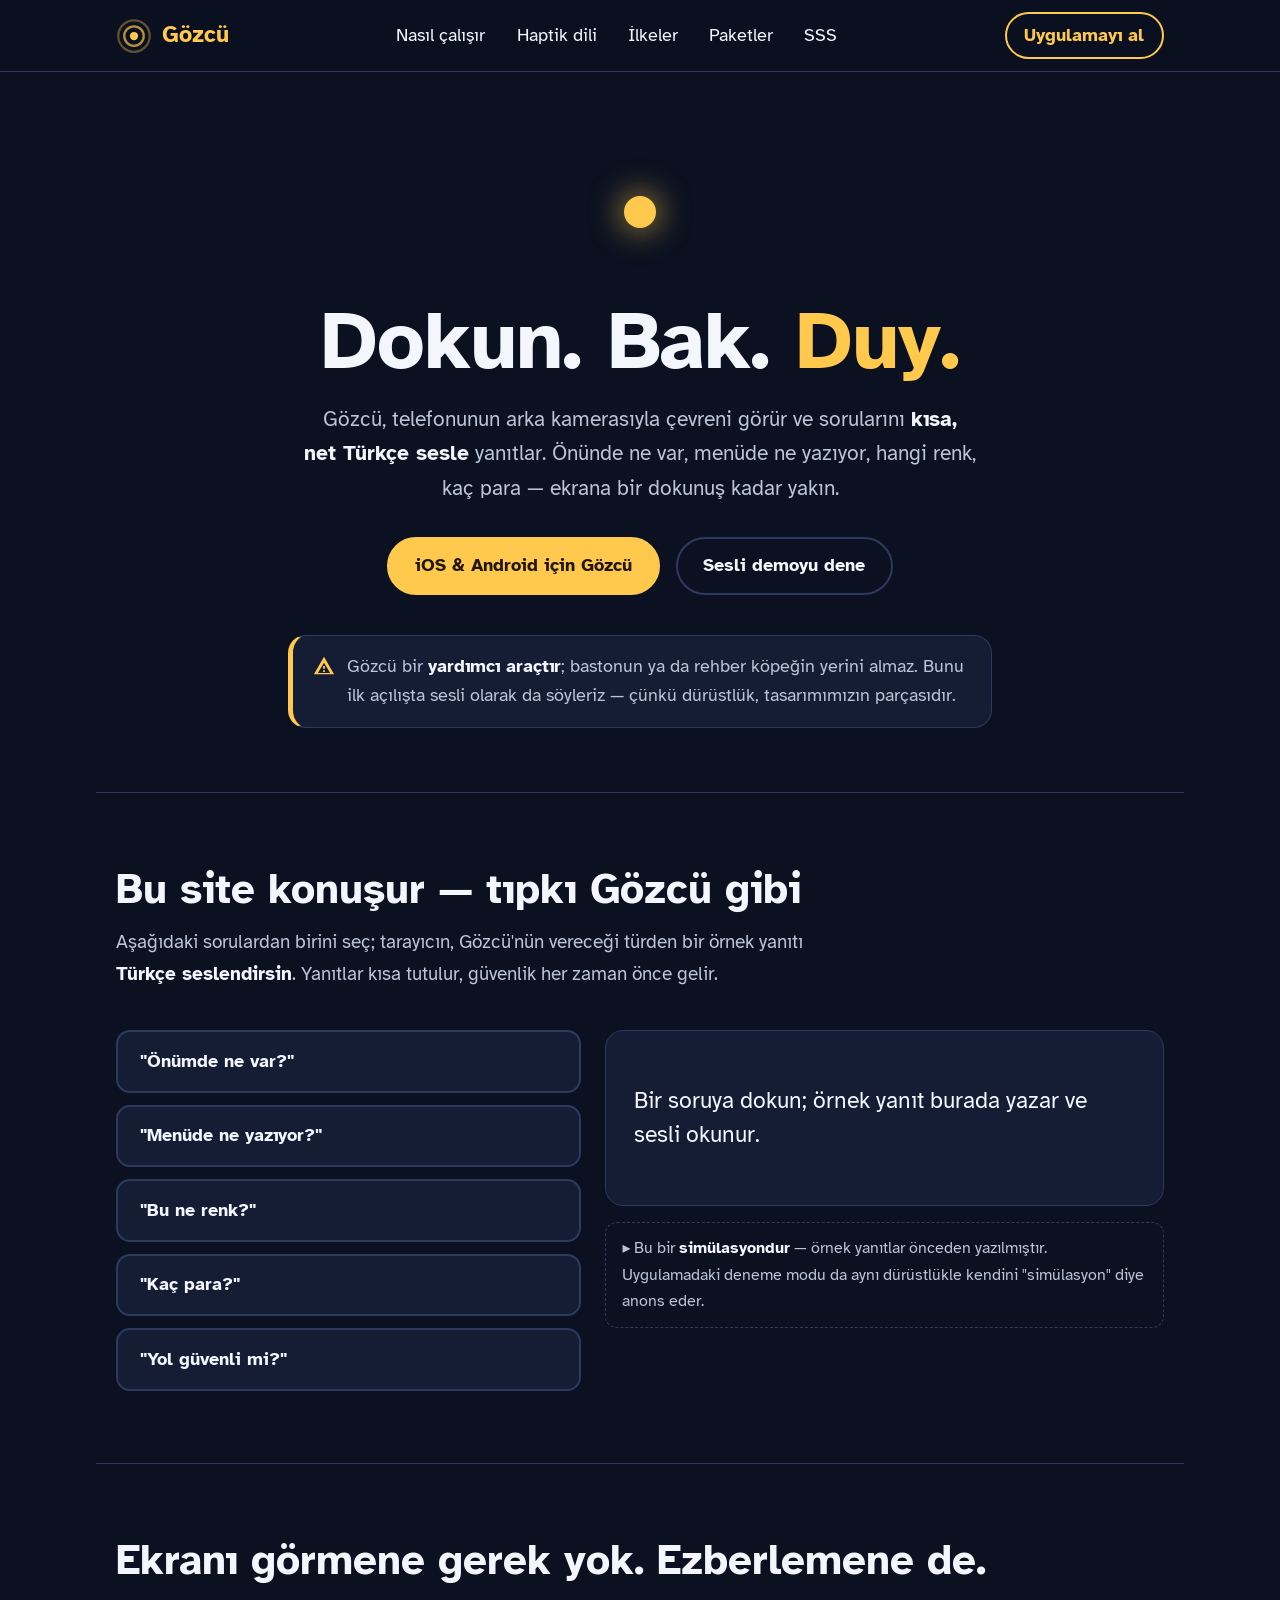
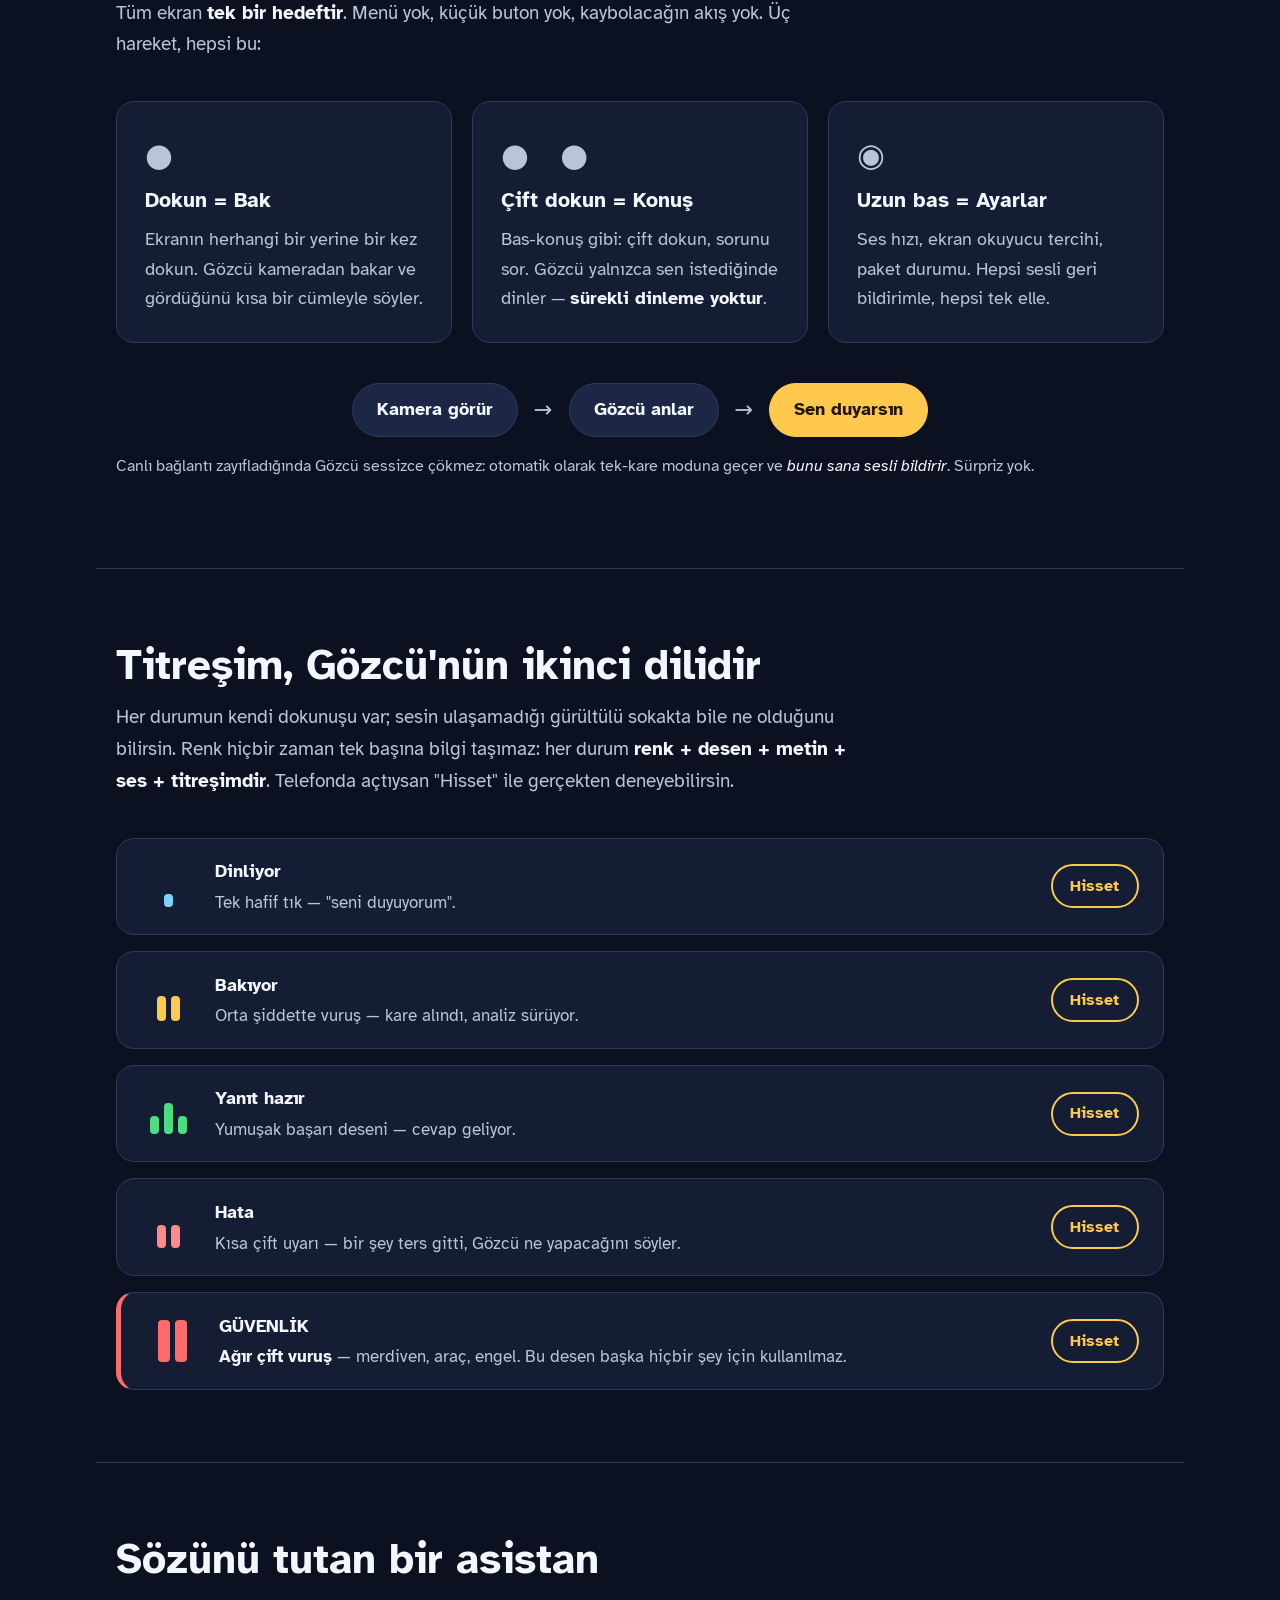
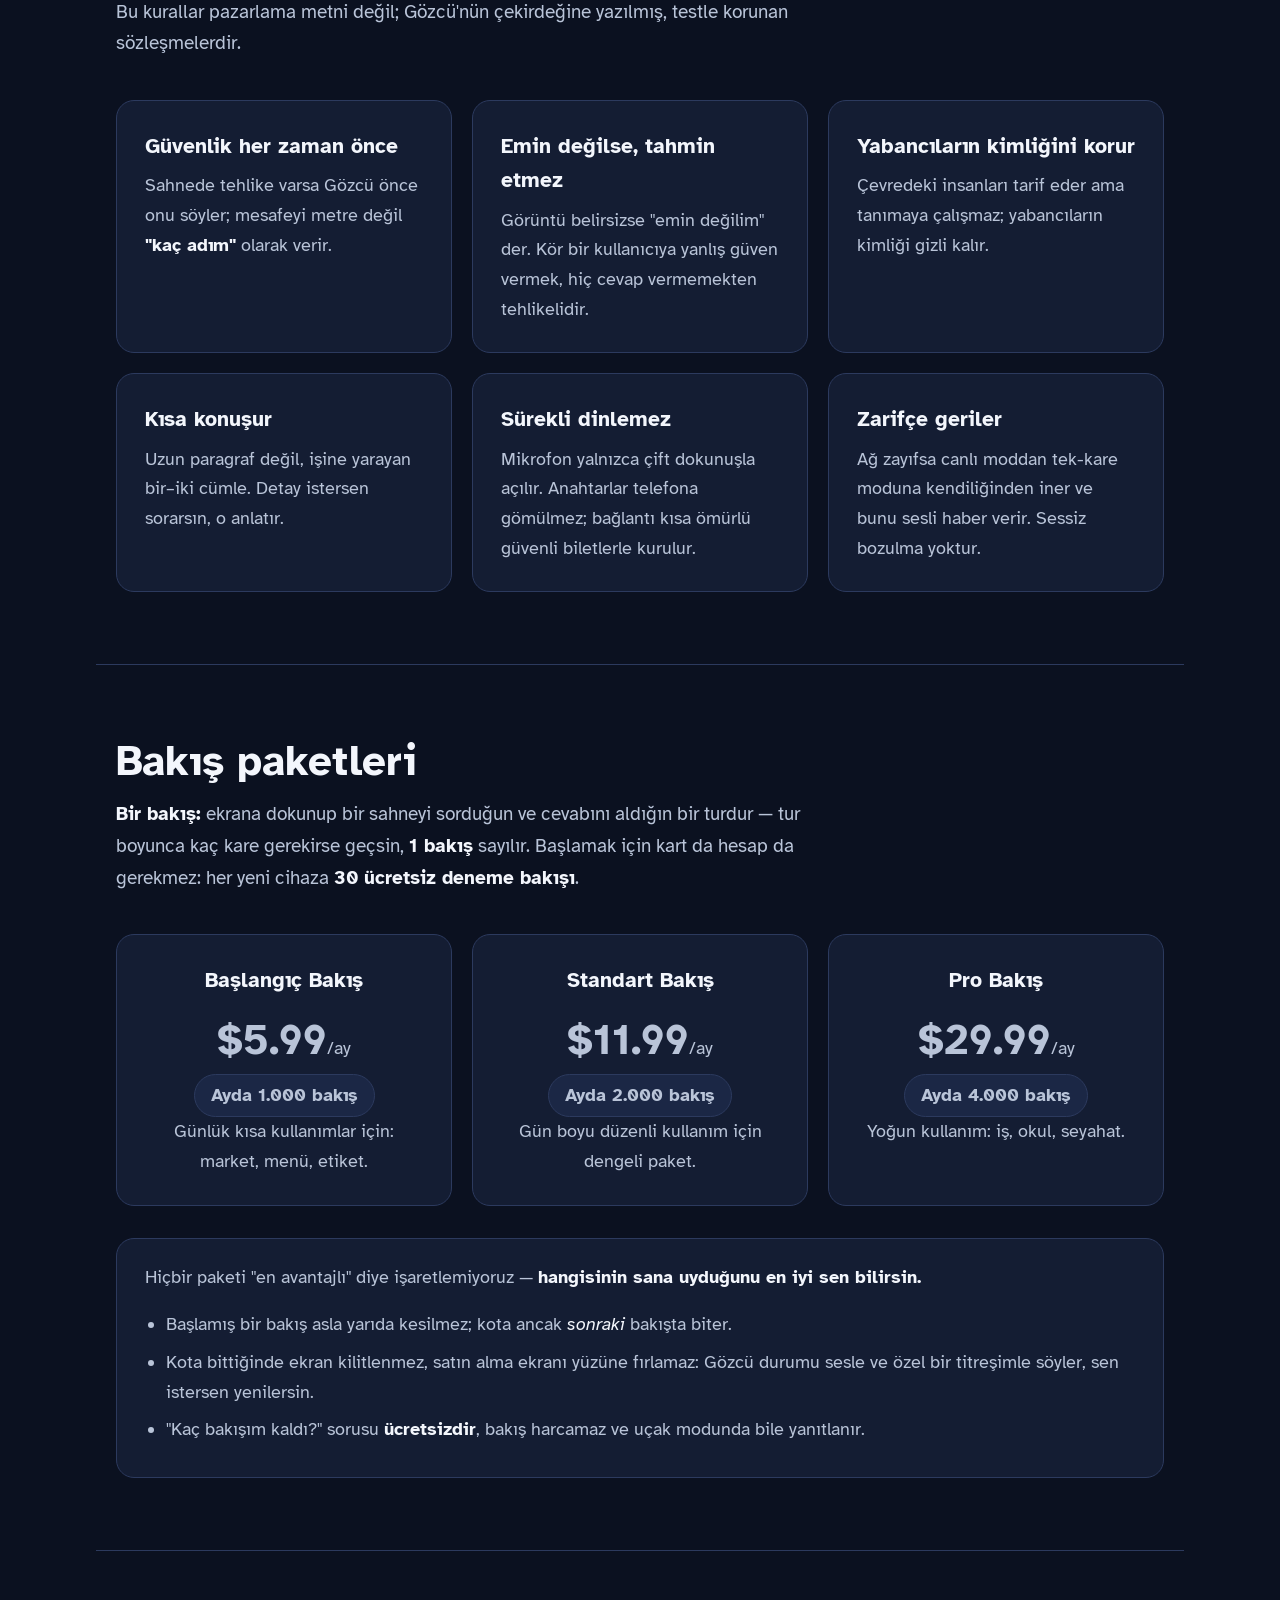
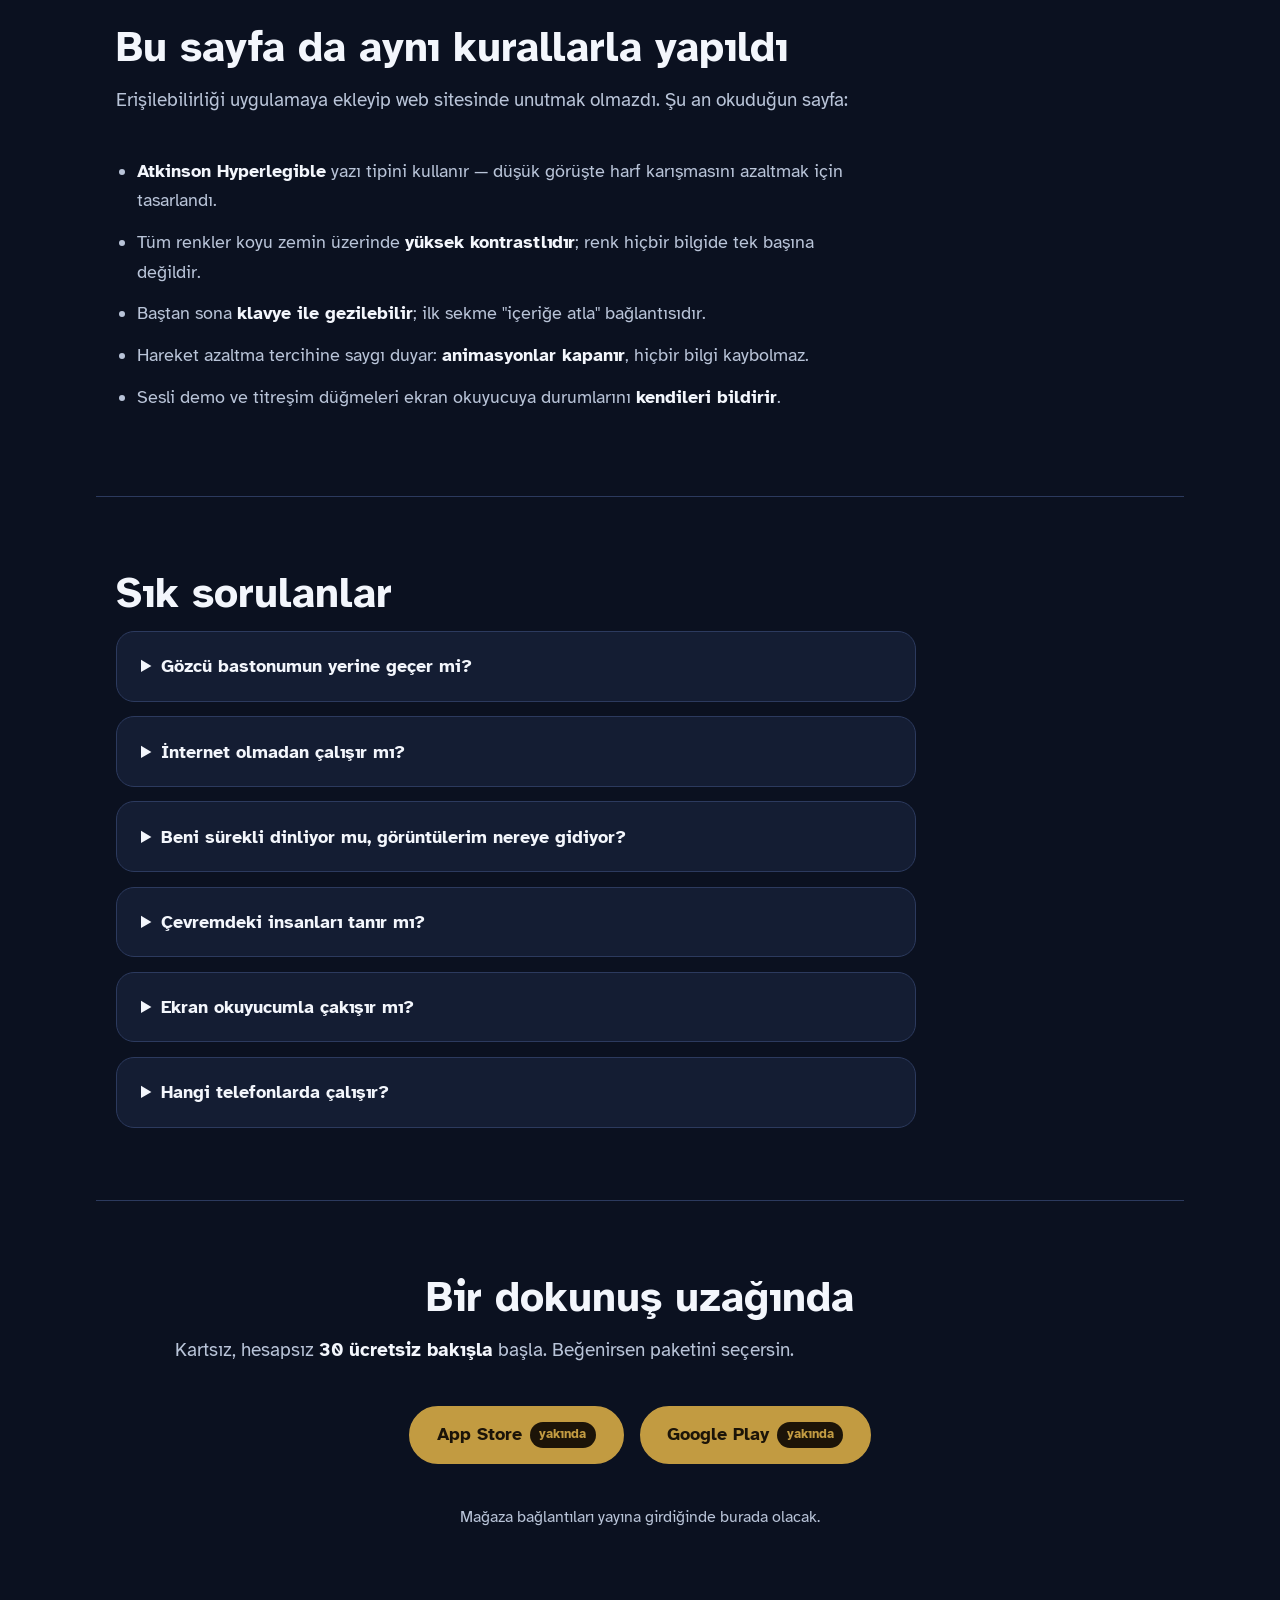
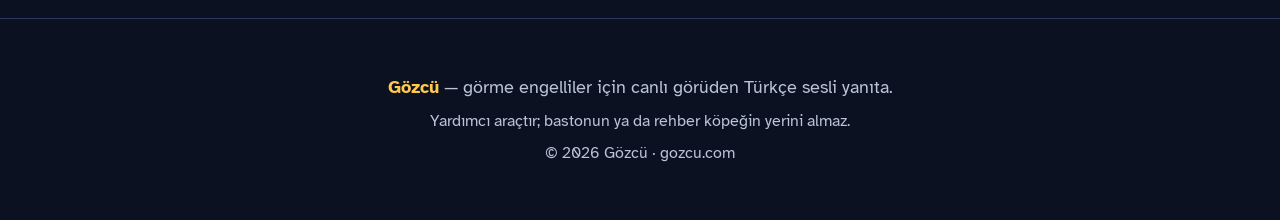
==== index.html @ 4bbd691c "Gözcü tanıtım sitesi: erişilebilirlik-önce tek sayfa Sesli demo (tr-TR speechSynthesis, dürüst 'simü" ====
<!DOCTYPE html>
<html lang="tr">
<head>
  <meta charset="UTF-8" />
  <meta name="viewport" content="width=device-width, initial-scale=1.0" />
  <title>Gözcü — Dokun. Bak. Duy.</title>
  <meta name="description" content="Gözcü, görme engelli kullanıcılar için canlı görüyü kısa Türkçe sesli yanıta çeviren iOS + Android asistanı. Dokun = bak, çift dokun = konuş. Bir yardımcı araçtır; bastonun yerini almaz." />
  <meta property="og:title" content="Gözcü — Dokun. Bak. Duy." />
  <meta property="og:description" content="Telefonunu kaldır, ekrana dokun: Gözcü çevreni görür ve kısa Türkçe sesle anlatır." />
  <meta property="og:type" content="website" />
  <meta name="theme-color" content="#0B1120" />
  <link rel="icon" type="image/svg+xml" href="assets/favicon.svg" />
  <link rel="preconnect" href="https://fonts.googleapis.com" />
  <link rel="preconnect" href="https://fonts.gstatic.com" crossorigin />
  <link href="https://fonts.googleapis.com/css2?family=Atkinson+Hyperlegible:ital,wght@0,400;0,700;1,400&display=swap" rel="stylesheet" />
  <link rel="stylesheet" href="assets/style.css" />
</head>
<body>
  <a class="skip-link" href="#icerik">İçeriğe atla</a>

  <header class="site-header">
    <nav aria-label="Ana gezinme">
      <a class="brand" href="#" aria-label="Gözcü, ana sayfa">
        <svg class="brand-mark" viewBox="0 0 48 48" width="36" height="36" aria-hidden="true" focusable="false">
          <circle cx="24" cy="24" r="21" fill="none" stroke="currentColor" stroke-width="3" opacity="0.35"/>
          <circle cx="24" cy="24" r="13" fill="none" stroke="currentColor" stroke-width="3" opacity="0.7"/>
          <circle cx="24" cy="24" r="5.5" fill="currentColor"/>
        </svg>
        <span>Gözcü</span>
      </a>
      <ul class="nav-links">
        <li><a href="#nasil">Nasıl çalışır</a></li>
        <li><a href="#haptik">Haptik dili</a></li>
        <li><a href="#ilkeler">İlkeler</a></li>
        <li><a href="#paketler">Paketler</a></li>
        <li><a href="#sss">SSS</a></li>
      </ul>
      <a class="btn btn-small" href="#indir">Uygulamayı al</a>
    </nav>
  </header>

  <main id="icerik">

    <!-- ═══════════ HERO ═══════════ -->
    <section class="hero" aria-labelledby="hero-baslik">
      <div class="hero-pulse" aria-hidden="true">
        <span class="ring r1"></span>
        <span class="ring r2"></span>
        <span class="ring r3"></span>
        <span class="core"></span>
      </div>
      <h1 id="hero-baslik">
        <span class="word">Dokun.</span>
        <span class="word">Bak.</span>
        <span class="word accent">Duy.</span>
      </h1>
      <p class="lede">
        Gözcü, telefonunun arka kamerasıyla çevreni görür ve sorularını
        <strong>kısa, net Türkçe sesle</strong> yanıtlar.
        Önünde ne var, menüde ne yazıyor, hangi renk, kaç para —
        ekrana bir dokunuş kadar yakın.
      </p>
      <div class="hero-actions">
        <a class="btn btn-primary" href="#indir">iOS &amp; Android için Gözcü</a>
        <a class="btn btn-ghost" href="#demo">Sesli demoyu dene</a>
      </div>
      <p class="honesty" role="note">
        <svg viewBox="0 0 24 24" width="22" height="22" aria-hidden="true" focusable="false"><path fill="currentColor" d="M12 2 1 21h22L12 2zm0 6.5 6.7 11H5.3L12 8.5zM11 12v3h2v-3h-2zm0 4.5v2h2v-2h-2z"/></svg>
        <span>Gözcü bir <strong>yardımcı araçtır</strong>; bastonun ya da rehber köpeğin yerini almaz.
        Bunu ilk açılışta sesli olarak da söyleriz — çünkü dürüstlük, tasarımımızın parçasıdır.</span>
      </p>
    </section>

    <!-- ═══════════ SESLİ DEMO ═══════════ -->
    <section id="demo" class="section demo" aria-labelledby="demo-baslik">
      <h2 id="demo-baslik">Bu site konuşur — tıpkı Gözcü gibi</h2>
      <p class="section-lede">
        Aşağıdaki sorulardan birini seç; tarayıcın, Gözcü'nün vereceği türden bir örnek yanıtı
        <strong>Türkçe seslendirsin</strong>. Yanıtlar kısa tutulur, güvenlik her zaman önce gelir.
      </p>
      <div class="demo-grid">
        <div class="demo-buttons" role="group" aria-label="Örnek sorular">
          <button class="demo-q" type="button" data-cevap="Önünüzde üç adım ileride alçak bir sehpa var. Sağınızdan geçebilirsiniz.">"Önümde ne var?"</button>
          <button class="demo-q" type="button" data-cevap="Menüde bugünün çorbası mercimek, 85 lira yazıyor. Ana yemekler bir alt bölümde.">"Menüde ne yazıyor?"</button>
          <button class="demo-q" type="button" data-cevap="Kazak koyu lacivert. Yanındaki açık gri olan da güzel duruyor.">"Bu ne renk?"</button>
          <button class="demo-q" type="button" data-cevap="Etikette 249 lira 90 kuruş yazıyor.">"Kaç para?"</button>
          <button class="demo-q" type="button" data-cevap="Dikkat: hemen önünüzde aşağı inen iki basamak var. Durun ve bastonunuzla kontrol edin.">"Yol güvenli mi?"</button>
        </div>
        <div class="demo-out">
          <div class="demo-screen" aria-hidden="false">
            <p id="demo-metin" aria-live="polite">Bir soruya dokun; örnek yanıt burada yazar ve sesli okunur.</p>
          </div>
          <p class="sim-badge" id="demo-rozet">
            <span aria-hidden="true">▸</span> Bu bir <strong>simülasyondur</strong> — örnek yanıtlar önceden yazılmıştır.
            Uygulamadaki deneme modu da aynı dürüstlükle kendini "simülasyon" diye anons eder.
          </p>
        </div>
      </div>
    </section>

    <!-- ═══════════ NASIL ÇALIŞIR ═══════════ -->
    <section id="nasil" class="section" aria-labelledby="nasil-baslik">
      <h2 id="nasil-baslik">Ekranı görmene gerek yok. Ezberlemene de.</h2>
      <p class="section-lede">
        Tüm ekran <strong>tek bir hedeftir</strong>. Menü yok, küçük buton yok, kaybolacağın akış yok.
        Üç hareket, hepsi bu:
      </p>
      <div class="cards three">
        <article class="card">
          <p class="card-gesture" aria-hidden="true">●</p>
          <h3>Dokun = Bak</h3>
          <p>Ekranın herhangi bir yerine bir kez dokun. Gözcü kameradan bakar ve gördüğünü kısa bir cümleyle söyler.</p>
        </article>
        <article class="card">
          <p class="card-gesture" aria-hidden="true">● ●</p>
          <h3>Çift dokun = Konuş</h3>
          <p>Bas-konuş gibi: çift dokun, sorunu sor. Gözcü yalnızca sen istediğinde dinler — <strong>sürekli dinleme yoktur</strong>.</p>
        </article>
        <article class="card">
          <p class="card-gesture" aria-hidden="true">◉</p>
          <h3>Uzun bas = Ayarlar</h3>
          <p>Ses hızı, ekran okuyucu tercihi, paket durumu. Hepsi sesli geri bildirimle, hepsi tek elle.</p>
        </article>
      </div>
      <div class="flow" role="img" aria-label="Akış: telefon kameradan kareyi alır, Gözcü sahneyi analiz eder, kısa Türkçe sesli yanıt ve duruma özel titreşim döner.">
        <span class="flow-step">Kamera görür</span>
        <span class="flow-arrow" aria-hidden="true">→</span>
        <span class="flow-step">Gözcü anlar</span>
        <span class="flow-arrow" aria-hidden="true">→</span>
        <span class="flow-step accent">Sen duyarsın</span>
      </div>
      <p class="fineprint">
        Canlı bağlantı zayıfladığında Gözcü sessizce çökmez: otomatik olarak tek-kare moduna geçer ve
        <em>bunu sana sesli bildirir</em>. Sürpriz yok.
      </p>
    </section>

    <!-- ═══════════ HAPTİK DİLİ ═══════════ -->
    <section id="haptik" class="section" aria-labelledby="haptik-baslik">
      <h2 id="haptik-baslik">Titreşim, Gözcü'nün ikinci dilidir</h2>
      <p class="section-lede">
        Her durumun kendi dokunuşu var; sesin ulaşamadığı gürültülü sokakta bile ne olduğunu bilirsin.
        Renk hiçbir zaman tek başına bilgi taşımaz: her durum <strong>renk + desen + metin + ses + titreşimdir</strong>.
        Telefonda açtıysan "Hisset" ile gerçekten deneyebilirsin.
      </p>
      <ul class="haptic-list">
        <li class="haptic">
          <span class="swatch listening" aria-hidden="true"><i></i></span>
          <div class="haptic-info">
            <h3>Dinliyor</h3>
            <p>Tek hafif tık — "seni duyuyorum".</p>
          </div>
          <button class="btn btn-tiny" type="button" data-vib="35" data-say="Hafif tek titreşim: dinliyor.">Hisset</button>
        </li>
        <li class="haptic">
          <span class="swatch looking" aria-hidden="true"><i></i><i></i></span>
          <div class="haptic-info">
            <h3>Bakıyor</h3>
            <p>Orta şiddette vuruş — kare alındı, analiz sürüyor.</p>
          </div>
          <button class="btn btn-tiny" type="button" data-vib="80" data-say="Orta şiddette tek titreşim: bakıyor.">Hisset</button>
        </li>
        <li class="haptic">
          <span class="swatch success" aria-hidden="true"><i></i><i></i><i></i></span>
          <div class="haptic-info">
            <h3>Yanıt hazır</h3>
            <p>Yumuşak başarı deseni — cevap geliyor.</p>
          </div>
          <button class="btn btn-tiny" type="button" data-vib="30,60,30" data-say="Yumuşak başarı deseni: yanıt hazır.">Hisset</button>
        </li>
        <li class="haptic">
          <span class="swatch error" aria-hidden="true"><i></i><i></i></span>
          <div class="haptic-info">
            <h3>Hata</h3>
            <p>Kısa çift uyarı — bir şey ters gitti, Gözcü ne yapacağını söyler.</p>
          </div>
          <button class="btn btn-tiny" type="button" data-vib="60,80,60" data-say="Kısa çift uyarı: hata.">Hisset</button>
        </li>
        <li class="haptic safety-row">
          <span class="swatch safety" aria-hidden="true"><i></i><i></i></span>
          <div class="haptic-info">
            <h3>GÜVENLİK</h3>
            <p><strong>Ağır çift vuruş</strong> — merdiven, araç, engel. Bu desen başka hiçbir şey için kullanılmaz.</p>
          </div>
          <button class="btn btn-tiny" type="button" data-vib="180,120,180" data-say="Ağır çift vuruş: güvenlik uyarısı. Bu desen yalnızca tehlike için kullanılır.">Hisset</button>
        </li>
      </ul>
    </section>

    <!-- ═══════════ İLKELER ═══════════ -->
    <section id="ilkeler" class="section" aria-labelledby="ilkeler-baslik">
      <h2 id="ilkeler-baslik">Sözünü tutan bir asistan</h2>
      <p class="section-lede">Bu kurallar pazarlama metni değil; Gözcü'nün çekirdeğine yazılmış, testle korunan sözleşmelerdir.</p>
      <div class="cards three principles">
        <article class="card">
          <h3>Güvenlik her zaman önce</h3>
          <p>Sahnede tehlike varsa Gözcü önce onu söyler; mesafeyi metre değil <strong>"kaç adım"</strong> olarak verir.</p>
        </article>
        <article class="card">
          <h3>Emin değilse, tahmin etmez</h3>
          <p>Görüntü belirsizse "emin değilim" der. Kör bir kullanıcıya yanlış güven vermek, hiç cevap vermemekten tehlikelidir.</p>
        </article>
        <article class="card">
          <h3>Yabancıların kimliğini korur</h3>
          <p>Çevredeki insanları tarif eder ama tanımaya çalışmaz; yabancıların kimliği gizli kalır.</p>
        </article>
        <article class="card">
          <h3>Kısa konuşur</h3>
          <p>Uzun paragraf değil, işine yarayan bir–iki cümle. Detay istersen sorarsın, o anlatır.</p>
        </article>
        <article class="card">
          <h3>Sürekli dinlemez</h3>
          <p>Mikrofon yalnızca çift dokunuşla açılır. Anahtarlar telefona gömülmez; bağlantı kısa ömürlü güvenli biletlerle kurulur.</p>
        </article>
        <article class="card">
          <h3>Zarifçe geriler</h3>
          <p>Ağ zayıfsa canlı moddan tek-kare moduna kendiliğinden iner ve bunu sesli haber verir. Sessiz bozulma yoktur.</p>
        </article>
      </div>
    </section>

    <!-- ═══════════ PAKETLER ═══════════ -->
    <section id="paketler" class="section" aria-labelledby="paket-baslik">
      <h2 id="paket-baslik">Bakış paketleri</h2>
      <p class="section-lede">
        <strong>Bir bakış:</strong> ekrana dokunup bir sahneyi sorduğun ve cevabını aldığın bir turdur —
        tur boyunca kaç kare gerekirse geçsin, <strong>1 bakış</strong> sayılır.
        Başlamak için kart da hesap da gerekmez: her yeni cihaza <strong>30 ücretsiz deneme bakışı</strong>.
      </p>
      <div class="cards three pricing">
        <article class="card price-card">
          <h3>Başlangıç Bakış</h3>
          <p class="price"><span class="amount">$5.99</span><span class="per">/ay</span></p>
          <p class="quota">Ayda 1.000 bakış</p>
          <p>Günlük kısa kullanımlar için: market, menü, etiket.</p>
        </article>
        <article class="card price-card">
          <h3>Standart Bakış</h3>
          <p class="price"><span class="amount">$11.99</span><span class="per">/ay</span></p>
          <p class="quota">Ayda 2.000 bakış</p>
          <p>Gün boyu düzenli kullanım için dengeli paket.</p>
        </article>
        <article class="card price-card">
          <h3>Pro Bakış</h3>
          <p class="price"><span class="amount">$29.99</span><span class="per">/ay</span></p>
          <p class="quota">Ayda 4.000 bakış</p>
          <p>Yoğun kullanım: iş, okul, seyahat.</p>
        </article>
      </div>
      <div class="pricing-notes">
        <p>
          Hiçbir paketi "en avantajlı" diye işaretlemiyoruz — <strong>hangisinin sana uyduğunu en iyi sen bilirsin.</strong>
        </p>
        <ul>
          <li>Başlamış bir bakış asla yarıda kesilmez; kota ancak <em>sonraki</em> bakışta biter.</li>
          <li>Kota bittiğinde ekran kilitlenmez, satın alma ekranı yüzüne fırlamaz: Gözcü durumu sesle ve özel bir titreşimle söyler, sen istersen yenilersin.</li>
          <li>"Kaç bakışım kaldı?" sorusu <strong>ücretsizdir</strong>, bakış harcamaz ve uçak modunda bile yanıtlanır.</li>
        </ul>
      </div>
    </section>

    <!-- ═══════════ ERİŞİLEBİLİRLİK ═══════════ -->
    <section id="erisilebilirlik" class="section" aria-labelledby="a11y-baslik">
      <h2 id="a11y-baslik">Bu sayfa da aynı kurallarla yapıldı</h2>
      <p class="section-lede">
        Erişilebilirliği uygulamaya ekleyip web sitesinde unutmak olmazdı.
        Şu an okuduğun sayfa:
      </p>
      <ul class="a11y-list">
        <li><strong>Atkinson Hyperlegible</strong> yazı tipini kullanır — düşük görüşte harf karışmasını azaltmak için tasarlandı.</li>
        <li>Tüm renkler koyu zemin üzerinde <strong>yüksek kontrastlıdır</strong>; renk hiçbir bilgide tek başına değildir.</li>
        <li>Baştan sona <strong>klavye ile gezilebilir</strong>; ilk sekme "içeriğe atla" bağlantısıdır.</li>
        <li>Hareket azaltma tercihine saygı duyar: <strong>animasyonlar kapanır</strong>, hiçbir bilgi kaybolmaz.</li>
        <li>Sesli demo ve titreşim düğmeleri ekran okuyucuya durumlarını <strong>kendileri bildirir</strong>.</li>
      </ul>
    </section>

    <!-- ═══════════ SSS ═══════════ -->
    <section id="sss" class="section" aria-labelledby="sss-baslik">
      <h2 id="sss-baslik">Sık sorulanlar</h2>
      <div class="faq">
        <details>
          <summary>Gözcü bastonumun yerine geçer mi?</summary>
          <p>Hayır — ve bunu açıkça söylüyoruz, uygulamanın ilk açılışında sesli olarak da. Gözcü çevreni anlamana yardım eden bir araçtır; fiziksel güvenliğin için baston, rehber köpek ve kendi yönelim becerilerin esastır.</p>
        </details>
        <details>
          <summary>İnternet olmadan çalışır mı?</summary>
          <p>Görü analizi bulutta yapılır, bu yüzden bakmak için bağlantı gerekir. Ağ zayıfsa Gözcü canlı moddan tek-kare moduna kendiliğinden iner ve bunu sesli bildirir. "Kaç bakışım kaldı?" gibi yerel sorular uçak modunda bile yanıtlanır.</p>
        </details>
        <details>
          <summary>Beni sürekli dinliyor mu, görüntülerim nereye gidiyor?</summary>
          <p>Sürekli dinleme yoktur; mikrofon yalnızca çift dokunuşla açılır. Kareler yalnızca sen dokunduğunda, sorunu yanıtlamak için gönderilir. API anahtarları telefona gömülmez — bağlantı, sunucudan alınan kısa ömürlü güvenli biletlerle kurulur.</p>
        </details>
        <details>
          <summary>Çevremdeki insanları tanır mı?</summary>
          <p>İnsanların varlığını ve genel görünümünü tarif eder ("solunda oturan biri var" gibi) ama yabancıları teşhis etmeye çalışmaz; kimlikleri gizli tutar.</p>
        </details>
        <details>
          <summary>Ekran okuyucumla çakışır mı?</summary>
          <p>Hayır. Varsayılan olarak Gözcü konuşmayı senin ekran okuyucuna devreder; istersen ayarlardan uygulamanın kendi sesini seçebilirsin. Her durum ayrıca titreşim ve ekran okuyucu anonsuyla bildirilir.</p>
        </details>
        <details>
          <summary>Hangi telefonlarda çalışır?</summary>
          <p>iOS ve Android'de çalışır. Arka kameralı ve titreşim motoru olan güncel bir telefon yeterlidir.</p>
        </details>
      </div>
    </section>

    <!-- ═══════════ İNDİR ═══════════ -->
    <section id="indir" class="section cta" aria-labelledby="indir-baslik">
      <h2 id="indir-baslik">Bir dokunuş uzağında</h2>
      <p class="section-lede">Kartsız, hesapsız <strong>30 ücretsiz bakışla</strong> başla. Beğenirsen paketini seçersin.</p>
      <div class="hero-actions">
        <a class="btn btn-primary store-btn" href="#" aria-disabled="true">App Store <span class="soon">yakında</span></a>
        <a class="btn btn-primary store-btn" href="#" aria-disabled="true">Google Play <span class="soon">yakında</span></a>
      </div>
      <p class="fineprint">Mağaza bağlantıları yayına girdiğinde burada olacak.</p>
    </section>
  </main>

  <footer class="site-footer">
    <p><strong>Gözcü</strong> — görme engelliler için canlı görüden Türkçe sesli yanıta.</p>
    <p class="honesty-mini">Yardımcı araçtır; bastonun ya da rehber köpeğin yerini almaz.</p>
    <p class="fineprint">© 2026 Gözcü · gozcu.com</p>
  </footer>

  <script src="assets/script.js"></script>
</body>
</html>
---- assets/style.css ----
/* ═══════════════════════════════════════════════════════════
   Gözcü — gozcu.com
   Erişilebilirlik-önce tasarım: yüksek kontrast, büyük hedefler,
   hareket-azaltmaya saygı, renk asla tek başına bilgi taşımaz.
   ═══════════════════════════════════════════════════════════ */

:root {
  --bg: #0b1120;
  --surface: #141d33;
  --surface-2: #1b2745;
  --line: #2c3a5e;
  --text: #f3f6fc;
  --muted: #b9c4d8;
  --accent: #ffc94d;        /* fener amberi */
  --accent-ink: #221600;
  --listening: #7dd3fc;
  --looking: #ffc94d;
  --success: #4ade80;
  --error: #fb8a8a;
  --safety: #ff6b6b;
  --radius: 18px;
  --maxw: 68rem;
}

* { box-sizing: border-box; }

html { scroll-behavior: smooth; }

body {
  margin: 0;
  background: var(--bg);
  color: var(--text);
  font-family: "Atkinson Hyperlegible", "Segoe UI", system-ui, sans-serif;
  font-size: 1.125rem;
  line-height: 1.65;
}

/* ── Atla bağlantısı ─────────────────────────────── */
.skip-link {
  position: absolute;
  left: 1rem; top: -4rem;
  background: var(--accent);
  color: var(--accent-ink);
  padding: 0.9rem 1.4rem;
  border-radius: 0 0 12px 12px;
  font-weight: 700;
  text-decoration: none;
  z-index: 100;
  transition: top 0.15s ease;
}
.skip-link:focus { top: 0; }

/* ── Odak görünürlüğü (klavye) ───────────────────── */
:focus-visible {
  outline: 3px solid var(--accent);
  outline-offset: 3px;
  border-radius: 6px;
}

/* ── Üst çubuk ───────────────────────────────────── */
.site-header {
  position: sticky;
  top: 0;
  z-index: 50;
  background: color-mix(in srgb, var(--bg) 88%, transparent);
  backdrop-filter: blur(10px);
  border-bottom: 1px solid var(--line);
}
.site-header nav {
  max-width: var(--maxw);
  margin: 0 auto;
  padding: 0.7rem 1.25rem;
  display: flex;
  align-items: center;
  gap: 1.5rem;
  flex-wrap: wrap;
}
.brand {
  display: flex;
  align-items: center;
  gap: 0.6rem;
  color: var(--accent);
  font-size: 1.45rem;
  font-weight: 700;
  text-decoration: none;
}
.nav-links {
  display: flex;
  gap: 0.25rem;
  list-style: none;
  margin: 0 auto;
  padding: 0;
  flex-wrap: wrap;
}
.nav-links a {
  display: inline-block;
  color: var(--text);
  text-decoration: none;
  padding: 0.6rem 0.85rem;
  border-radius: 10px;
}
.nav-links a:hover { background: var(--surface-2); text-decoration: underline; }

/* ── Butonlar (≥44px hedef) ──────────────────────── */
.btn {
  display: inline-flex;
  align-items: center;
  justify-content: center;
  gap: 0.5rem;
  min-height: 3.25rem;
  padding: 0.75rem 1.6rem;
  border-radius: 999px;
  border: 2px solid var(--accent);
  background: transparent;
  color: var(--accent);
  font: inherit;
  font-weight: 700;
  text-decoration: none;
  cursor: pointer;
}
.btn:hover { background: var(--surface-2); }
.btn-primary { background: var(--accent); color: var(--accent-ink); }
.btn-primary:hover { background: #ffd97a; }
.btn-ghost { border-color: var(--line); color: var(--text); }
.btn-small { min-height: 2.75rem; padding: 0.4rem 1.1rem; }
.btn-tiny { min-height: 2.75rem; padding: 0.35rem 1.1rem; font-size: 1rem; white-space: nowrap; }

/* ── Hero ────────────────────────────────────────── */
.hero {
  max-width: var(--maxw);
  margin: 0 auto;
  padding: 5rem 1.25rem 4rem;
  text-align: center;
  position: relative;
}
.hero h1 {
  font-size: clamp(2.8rem, 8vw, 5.2rem);
  line-height: 1.08;
  margin: 1.5rem 0 1rem;
  letter-spacing: -0.01em;
}
.hero h1 .word { display: inline-block; }
.hero h1 .accent { color: var(--accent); }
.lede {
  max-width: 42rem;
  margin: 0 auto 2rem;
  font-size: 1.3rem;
  color: var(--muted);
}
.lede strong { color: var(--text); }
.hero-actions {
  display: flex;
  gap: 1rem;
  justify-content: center;
  flex-wrap: wrap;
  margin-bottom: 2.5rem;
}

/* sonar nabzı */
.hero-pulse {
  position: relative;
  width: 120px;
  height: 120px;
  margin: 0 auto;
}
.hero-pulse .core {
  position: absolute;
  inset: 44px;
  border-radius: 50%;
  background: var(--accent);
  box-shadow: 0 0 30px 4px color-mix(in srgb, var(--accent) 55%, transparent);
}
.hero-pulse .ring {
  position: absolute;
  inset: 0;
  border-radius: 50%;
  border: 2px solid var(--accent);
  opacity: 0;
  animation: sonar 3.2s ease-out infinite;
}
.hero-pulse .r2 { animation-delay: 1.05s; }
.hero-pulse .r3 { animation-delay: 2.1s; }
@keyframes sonar {
  0%   { transform: scale(0.35); opacity: 0.85; }
  100% { transform: scale(1.6);  opacity: 0; }
}

/* dürüstlük şeridi */
.honesty {
  display: flex;
  gap: 0.75rem;
  align-items: flex-start;
  text-align: left;
  max-width: 44rem;
  margin: 0 auto;
  background: var(--surface);
  border: 1px solid var(--line);
  border-left: 5px solid var(--accent);
  border-radius: var(--radius);
  padding: 1rem 1.25rem;
  color: var(--muted);
}
.honesty svg { flex-shrink: 0; color: var(--accent); margin-top: 0.2rem; }
.honesty strong { color: var(--text); }

/* ── Bölümler ────────────────────────────────────── */
.section {
  max-width: var(--maxw);
  margin: 0 auto;
  padding: 4.5rem 1.25rem;
  border-top: 1px solid var(--line);
}
.section h2 {
  font-size: clamp(1.8rem, 4.5vw, 2.6rem);
  line-height: 1.2;
  margin: 0 0 0.75rem;
}
.section-lede {
  max-width: 46rem;
  color: var(--muted);
  margin: 0 0 2.5rem;
  font-size: 1.2rem;
}
.section-lede strong, .section-lede em { color: var(--text); }

/* ── Kart ızgaraları ─────────────────────────────── */
.cards {
  display: grid;
  gap: 1.25rem;
}
.cards.three { grid-template-columns: repeat(auto-fit, minmax(16rem, 1fr)); }
.card {
  background: var(--surface);
  border: 1px solid var(--line);
  border-radius: var(--radius);
  padding: 1.75rem;
}
.card h3 { margin: 0 0 0.5rem; font-size: 1.3rem; }
.card p { margin: 0; color: var(--muted); }
.card p strong, .card p em { color: var(--text); }
.card-gesture {
  font-size: 2rem;
  color: var(--accent);
  margin: 0 0 0.75rem;
  letter-spacing: 0.35em;
}

/* akış şeridi */
.flow {
  display: flex;
  gap: 1rem;
  align-items: center;
  justify-content: center;
  flex-wrap: wrap;
  margin: 2.5rem 0 1rem;
}
.flow-step {
  background: var(--surface-2);
  border: 1px solid var(--line);
  border-radius: 999px;
  padding: 0.7rem 1.5rem;
  font-weight: 700;
}
.flow-step.accent { background: var(--accent); color: var(--accent-ink); border-color: var(--accent); }
.flow-arrow { color: var(--muted); font-size: 1.4rem; }

.fineprint { color: var(--muted); font-size: 1rem; }
.fineprint em { color: var(--text); }

/* ── Sesli demo ──────────────────────────────────── */
.demo-grid {
  display: grid;
  gap: 1.5rem;
  grid-template-columns: 1fr 1.2fr;
  align-items: start;
}
@media (max-width: 46rem) { .demo-grid { grid-template-columns: 1fr; } }
.demo-buttons {
  display: flex;
  flex-direction: column;
  gap: 0.75rem;
}
.demo-q {
  min-height: 3.5rem;
  padding: 0.9rem 1.4rem;
  text-align: left;
  font: inherit;
  font-weight: 700;
  color: var(--text);
  background: var(--surface);
  border: 2px solid var(--line);
  border-radius: 14px;
  cursor: pointer;
}
.demo-q:hover { border-color: var(--accent); }
.demo-q[aria-pressed="true"] { border-color: var(--accent); background: var(--surface-2); }
.demo-screen {
  background: var(--surface);
  border: 1px solid var(--line);
  border-radius: var(--radius);
  min-height: 11rem;
  padding: 1.75rem;
  display: flex;
  align-items: center;
}
.demo-screen p {
  margin: 0;
  font-size: 1.45rem;
  line-height: 1.5;
}
.demo-screen p.speaking { color: var(--accent); }
.sim-badge {
  margin: 1rem 0 0;
  color: var(--muted);
  font-size: 1rem;
  border: 1px dashed var(--line);
  border-radius: 12px;
  padding: 0.75rem 1rem;
}
.sim-badge strong { color: var(--text); }

/* ── Haptik dili ─────────────────────────────────── */
.haptic-list {
  list-style: none;
  margin: 0;
  padding: 0;
  display: grid;
  gap: 1rem;
}
.haptic {
  display: flex;
  align-items: center;
  gap: 1.25rem;
  background: var(--surface);
  border: 1px solid var(--line);
  border-radius: var(--radius);
  padding: 1.1rem 1.5rem;
}
.haptic-info { flex: 1; }
.haptic-info h3 { margin: 0 0 0.15rem; font-size: 1.15rem; }
.haptic-info p { margin: 0; color: var(--muted); font-size: 1.05rem; }
.haptic-info p strong { color: var(--text); }
.safety-row { border-left: 5px solid var(--safety); }

/* titreşim desenleri: renk + çubuk sayısı + boy birlikte anlam taşır */
.swatch {
  display: inline-flex;
  align-items: flex-end;
  gap: 5px;
  width: 3.4rem;
  height: 2.6rem;
  flex-shrink: 0;
  justify-content: center;
}
.swatch i {
  display: block;
  width: 9px;
  border-radius: 4px;
  background: currentColor;
}
.swatch.listening { color: var(--listening); } .swatch.listening i { height: 32%; }
.swatch.looking   { color: var(--looking); }   .swatch.looking i { height: 60%; }
.swatch.success   { color: var(--success); }   .swatch.success i { height: 45%; }
.swatch.success i:nth-child(2) { height: 75%; }
.swatch.error     { color: var(--error); }     .swatch.error i { height: 55%; }
.swatch.safety    { color: var(--safety); }    .swatch.safety i { height: 100%; width: 12px; }

/* ── Paketler ────────────────────────────────────── */
.price-card { text-align: center; }
.price { margin: 0.5rem 0 0.25rem; }
.price .amount { font-size: 2.6rem; font-weight: 700; }
.price .per { color: var(--muted); font-size: 1.1rem; }
.quota {
  display: inline-block;
  margin: 0 0 1rem;
  padding: 0.35rem 1rem;
  border-radius: 999px;
  background: var(--surface-2);
  border: 1px solid var(--line);
  font-weight: 700;
}
.pricing-notes {
  margin-top: 2rem;
  background: var(--surface);
  border: 1px solid var(--line);
  border-radius: var(--radius);
  padding: 1.5rem 1.75rem;
  color: var(--muted);
}
.pricing-notes p { margin-top: 0; }
.pricing-notes strong, .pricing-notes em { color: var(--text); }
.pricing-notes ul { margin: 0; padding-left: 1.3rem; }
.pricing-notes li { margin-bottom: 0.5rem; }

/* ── Erişilebilirlik listesi ─────────────────────── */
.a11y-list {
  margin: 0;
  padding-left: 1.3rem;
  color: var(--muted);
  max-width: 46rem;
}
.a11y-list li { margin-bottom: 0.75rem; }
.a11y-list strong { color: var(--text); }

/* ── SSS ─────────────────────────────────────────── */
.faq { display: grid; gap: 0.9rem; max-width: 50rem; }
.faq details {
  background: var(--surface);
  border: 1px solid var(--line);
  border-radius: var(--radius);
  padding: 0;
  overflow: hidden;
}
.faq summary {
  cursor: pointer;
  font-weight: 700;
  font-size: 1.15rem;
  padding: 1.2rem 1.5rem;
  list-style-position: inside;
}
.faq summary:hover { background: var(--surface-2); }
.faq details[open] summary { border-bottom: 1px solid var(--line); }
.faq details p { margin: 0; padding: 1.1rem 1.5rem 1.3rem; color: var(--muted); }

/* ── CTA + footer ────────────────────────────────── */
.cta { text-align: center; }
.store-btn .soon {
  font-size: 0.8rem;
  font-weight: 700;
  background: var(--accent-ink);
  color: var(--accent);
  border-radius: 999px;
  padding: 0.15rem 0.6rem;
}
.store-btn[aria-disabled="true"] { opacity: 0.75; cursor: not-allowed; }
.site-footer {
  border-top: 1px solid var(--line);
  text-align: center;
  padding: 3rem 1.25rem;
  color: var(--muted);
}
.site-footer p { margin: 0.35rem 0; }
.site-footer strong { color: var(--accent); }
.honesty-mini { font-size: 1rem; }

/* ── Hareket azaltma: animasyon yok, bilgi kaybı yok ── */
@media (prefers-reduced-motion: reduce) {
  html { scroll-behavior: auto; }
  .hero-pulse .ring { animation: none; opacity: 0.4; transform: scale(1); }
  .hero-pulse .r2 { transform: scale(0.72); }
  .hero-pulse .r3 { transform: scale(0.45); }
  * { transition: none !important; }
}
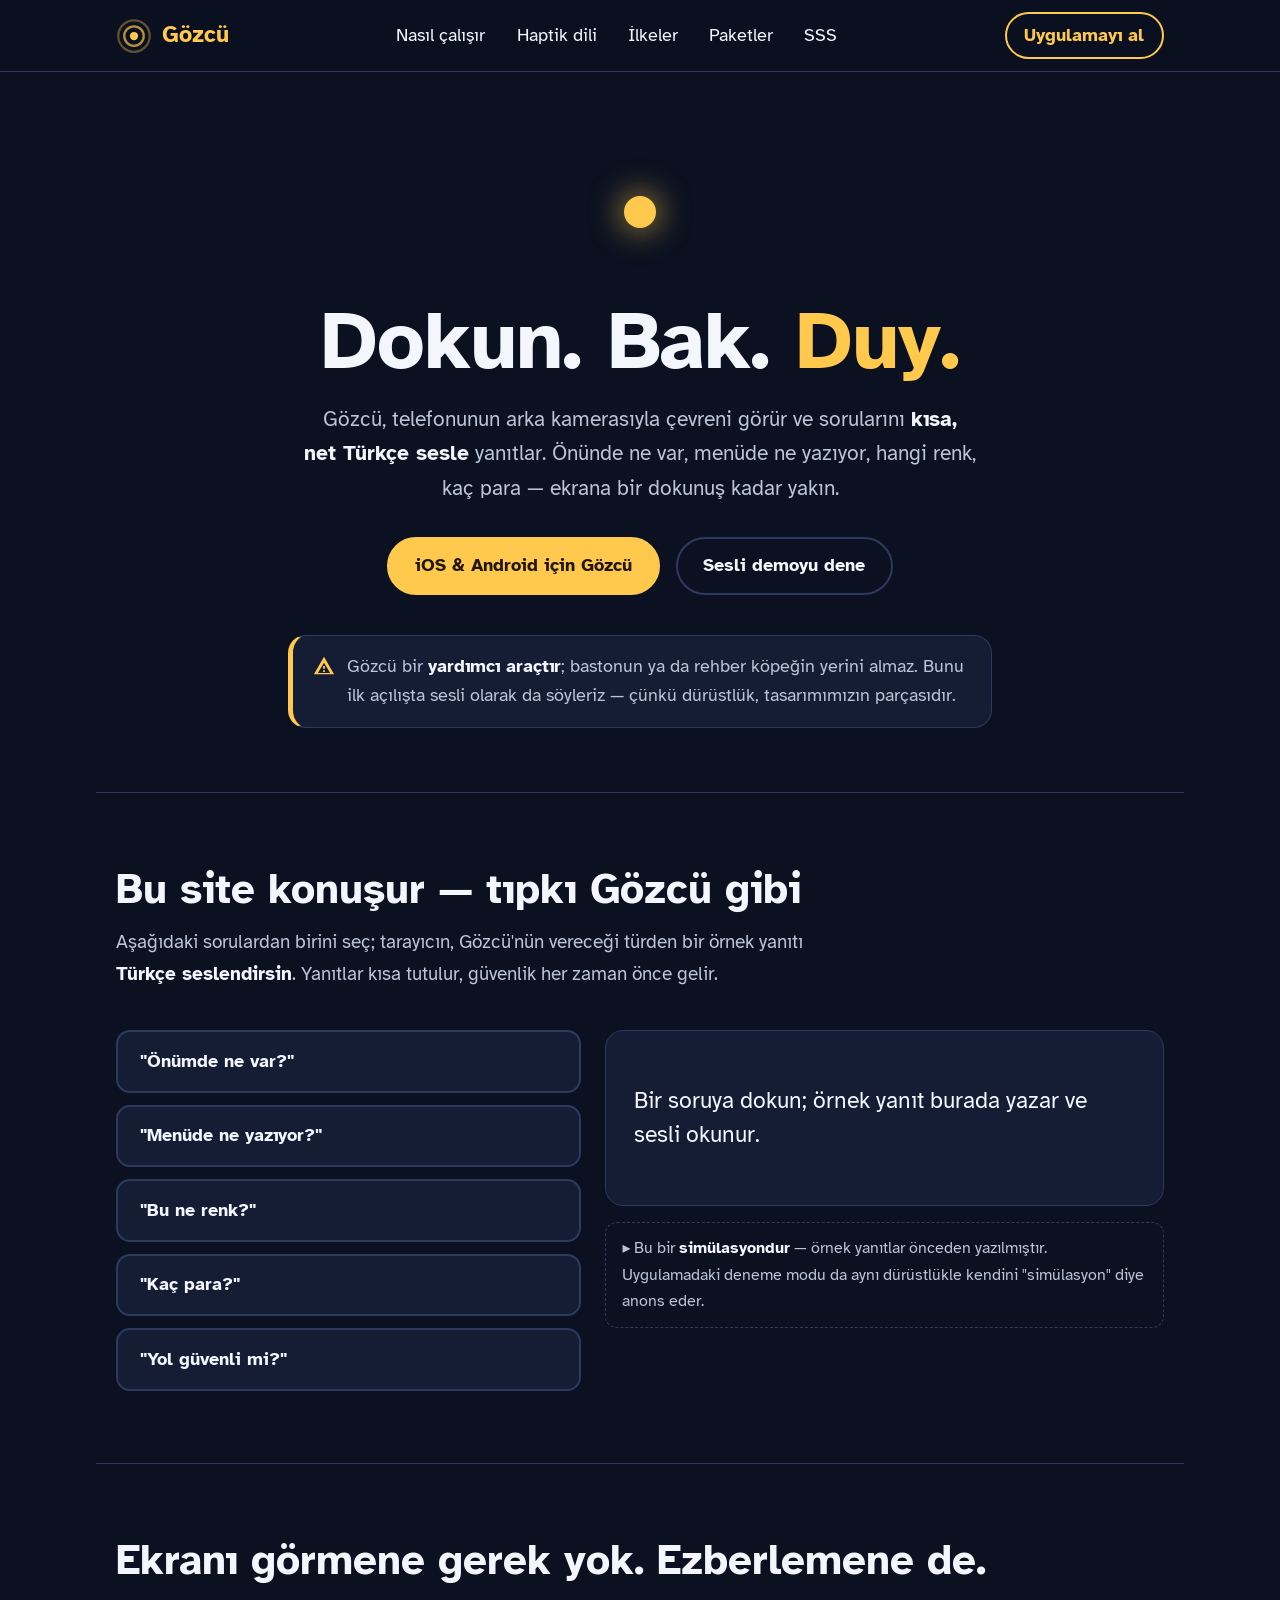
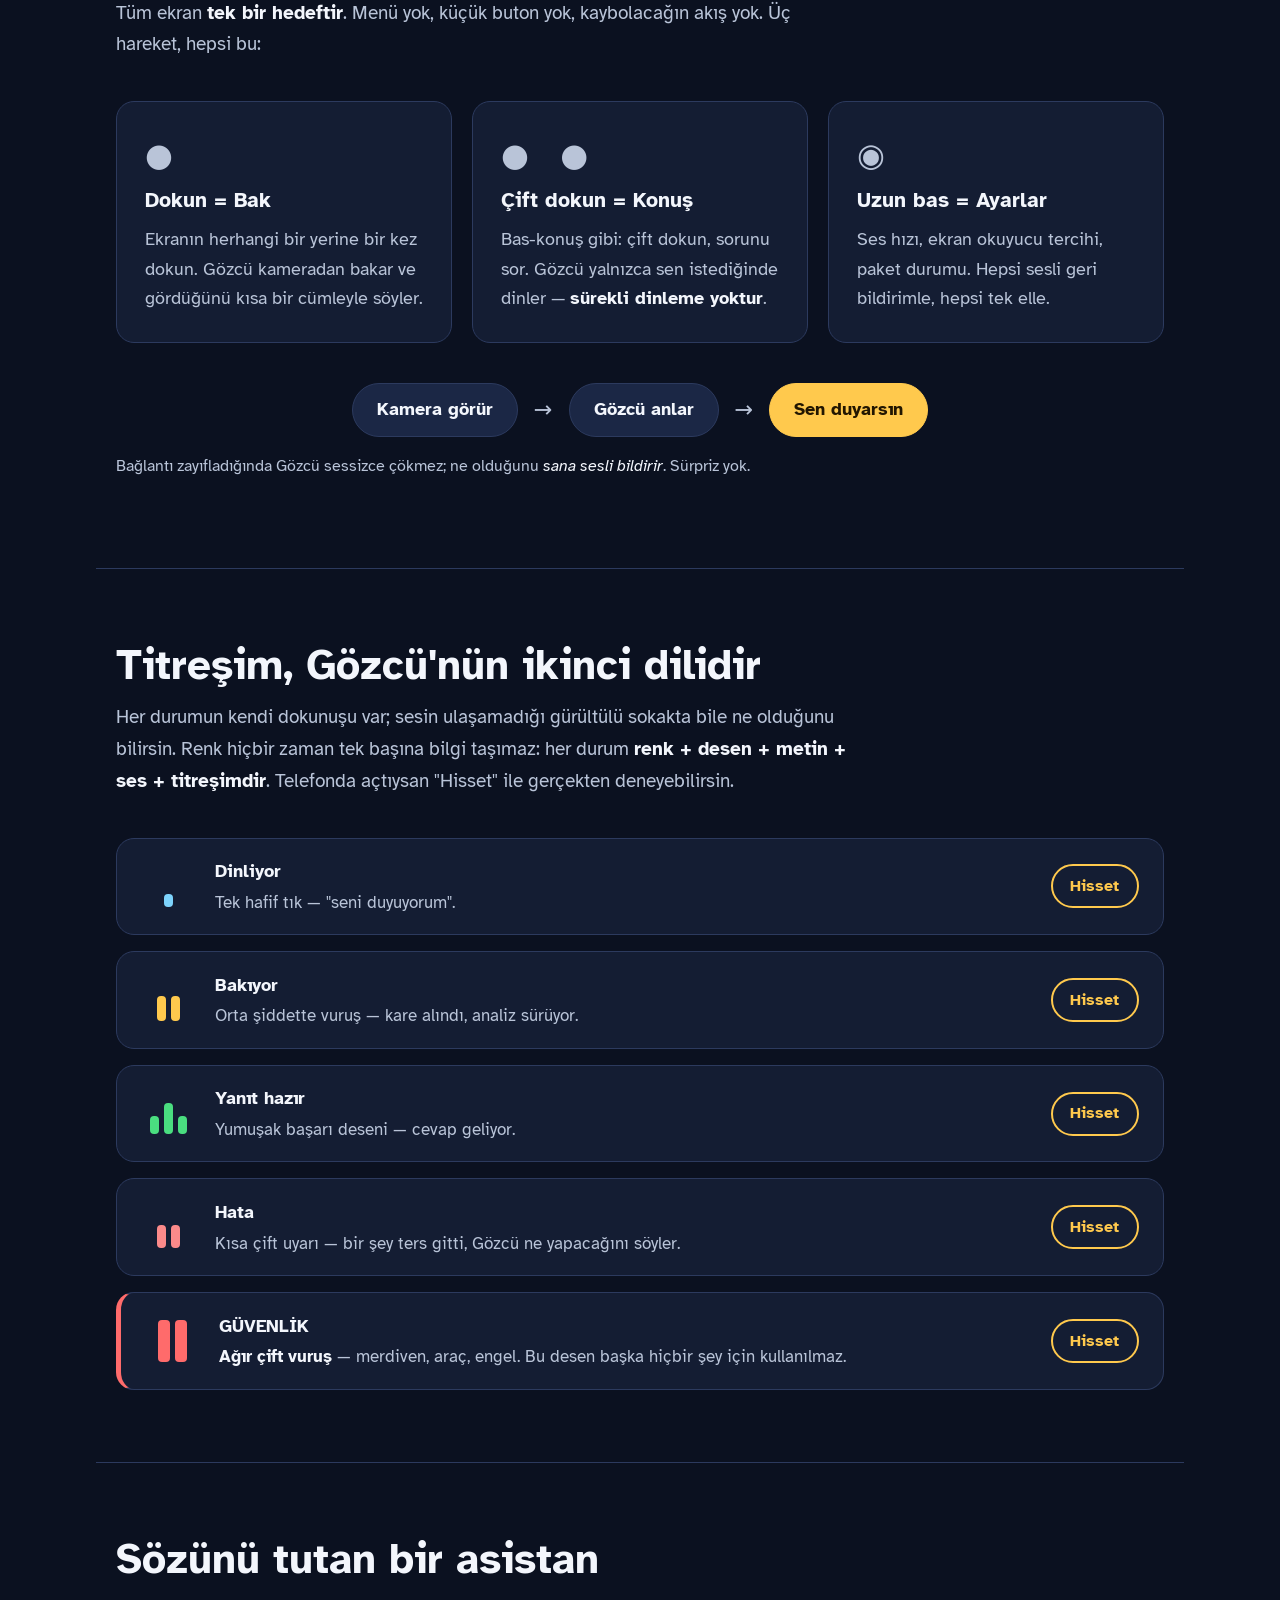
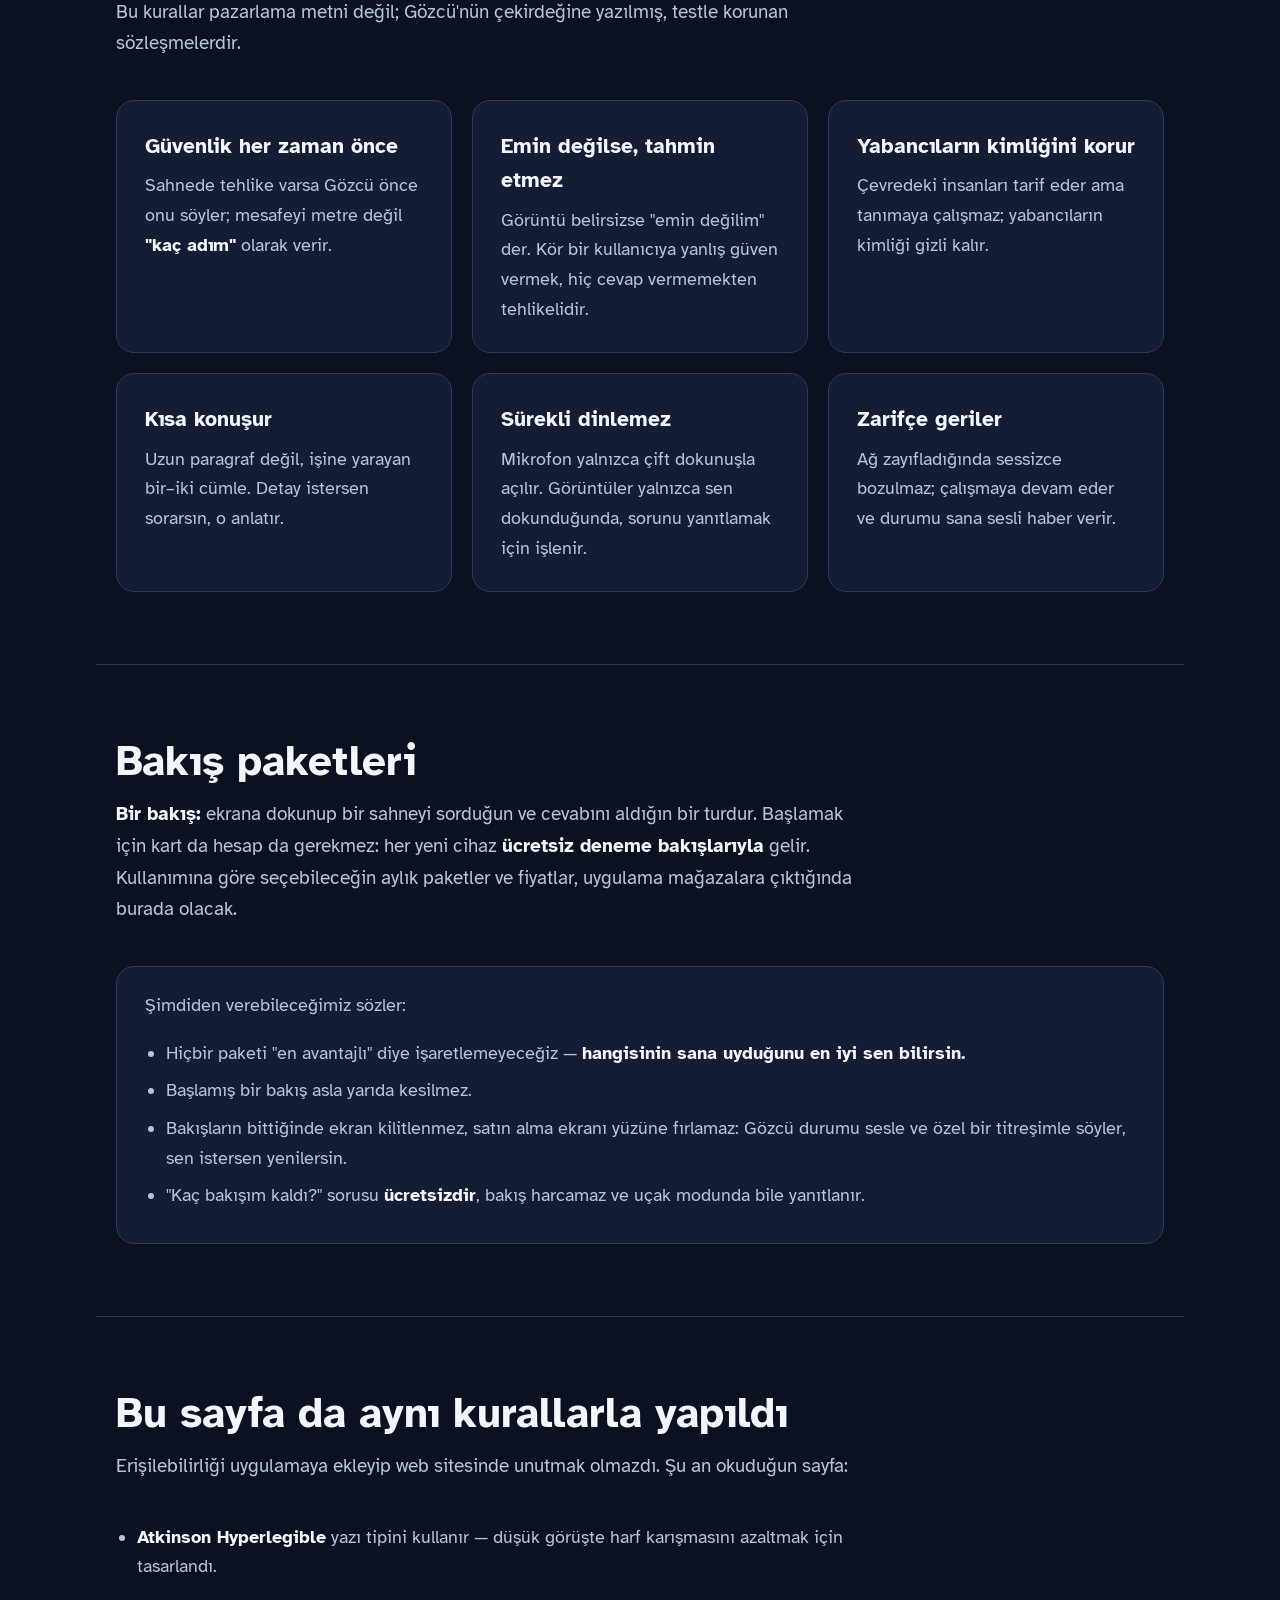
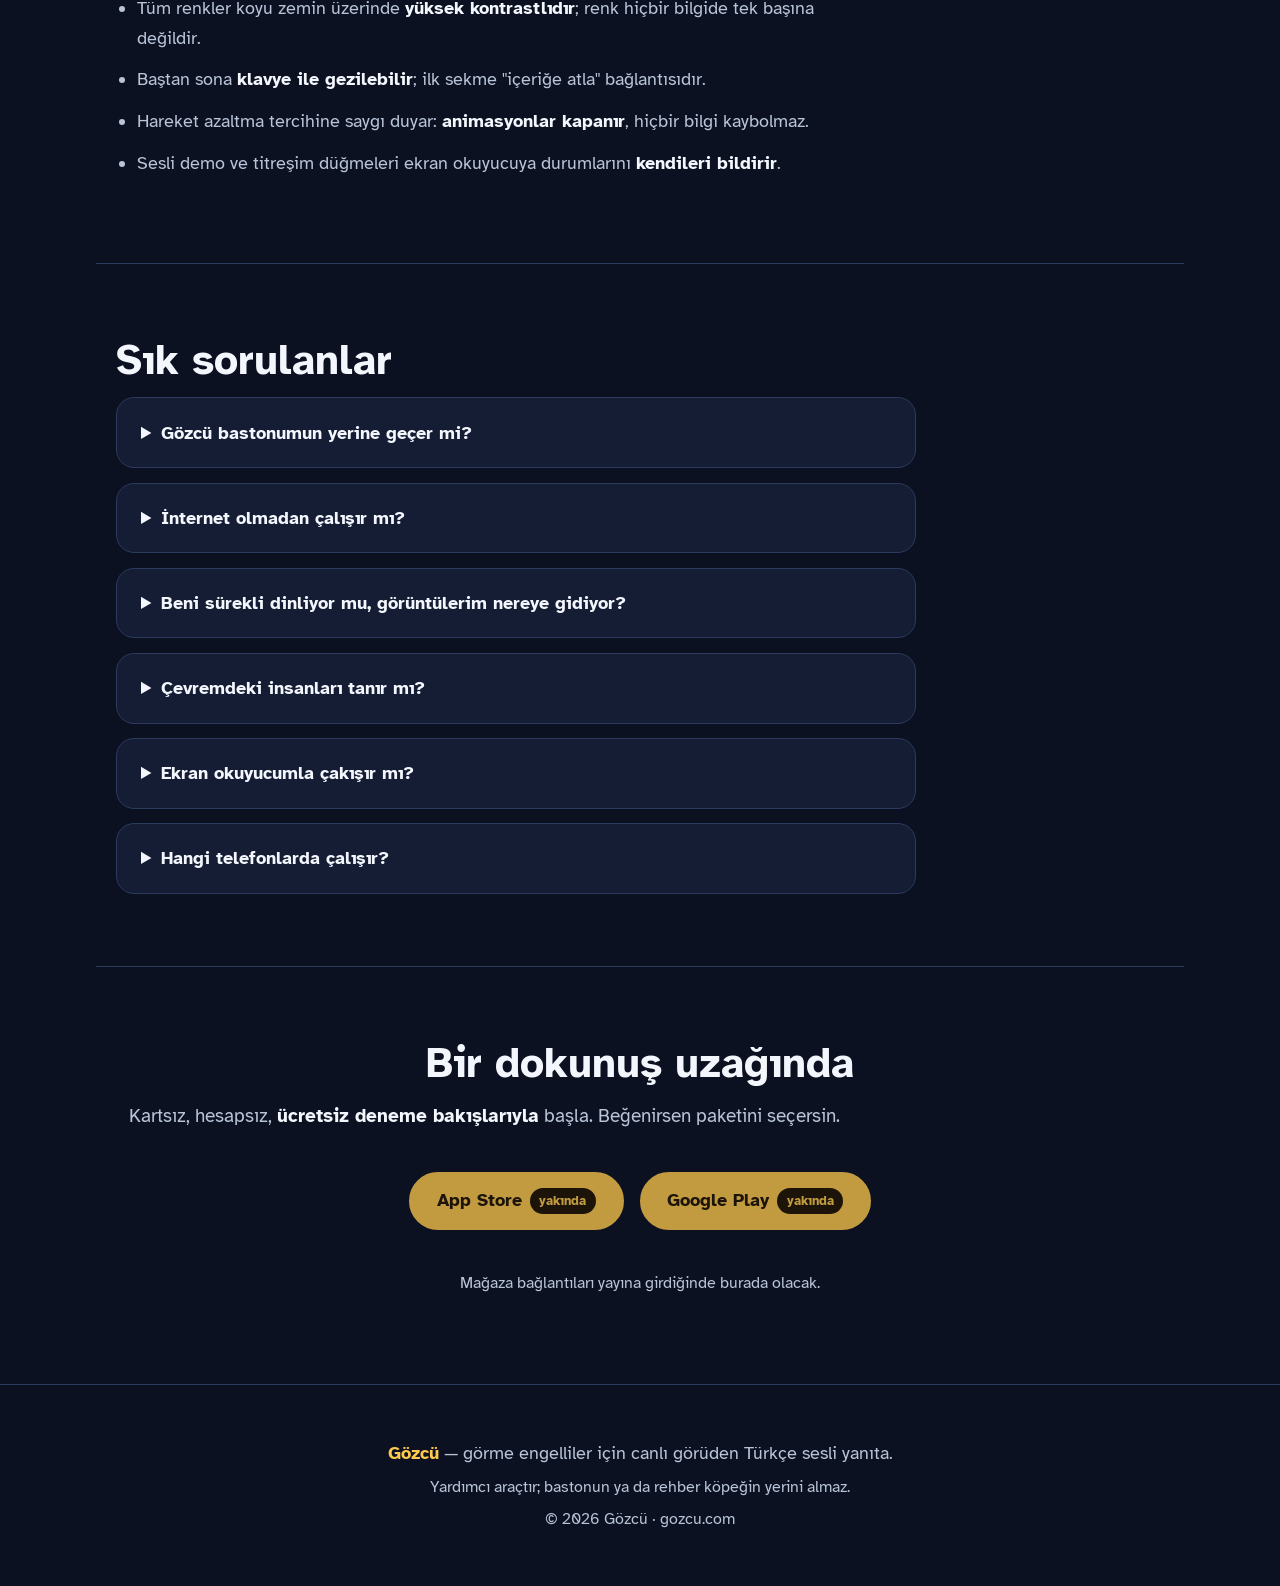
==== commit 9c7a6817: "Herkese açık depo için hassas detayları ayıkla Fiyat ve kota rakamları, anahtar/oturum mimarisi ve c" ====
--- a/index.html
+++ b/index.html
@@ -130,8 +130,7 @@
         <span class="flow-step accent">Sen duyarsın</span>
       </div>
       <p class="fineprint">
-        Canlı bağlantı zayıfladığında Gözcü sessizce çökmez: otomatik olarak tek-kare moduna geçer ve
-        <em>bunu sana sesli bildirir</em>. Sürpriz yok.
+        Bağlantı zayıfladığında Gözcü sessizce çökmez; ne olduğunu <em>sana sesli bildirir</em>. Sürpriz yok.
       </p>
     </section>
 
@@ -210,11 +209,11 @@
         </article>
         <article class="card">
           <h3>Sürekli dinlemez</h3>
-          <p>Mikrofon yalnızca çift dokunuşla açılır. Anahtarlar telefona gömülmez; bağlantı kısa ömürlü güvenli biletlerle kurulur.</p>
+          <p>Mikrofon yalnızca çift dokunuşla açılır. Görüntüler yalnızca sen dokunduğunda, sorunu yanıtlamak için işlenir.</p>
         </article>
         <article class="card">
           <h3>Zarifçe geriler</h3>
-          <p>Ağ zayıfsa canlı moddan tek-kare moduna kendiliğinden iner ve bunu sesli haber verir. Sessiz bozulma yoktur.</p>
+          <p>Ağ zayıfladığında sessizce bozulmaz; çalışmaya devam eder ve durumu sana sesli haber verir.</p>
         </article>
       </div>
     </section>
@@ -223,37 +222,16 @@
     <section id="paketler" class="section" aria-labelledby="paket-baslik">
       <h2 id="paket-baslik">Bakış paketleri</h2>
       <p class="section-lede">
-        <strong>Bir bakış:</strong> ekrana dokunup bir sahneyi sorduğun ve cevabını aldığın bir turdur —
-        tur boyunca kaç kare gerekirse geçsin, <strong>1 bakış</strong> sayılır.
-        Başlamak için kart da hesap da gerekmez: her yeni cihaza <strong>30 ücretsiz deneme bakışı</strong>.
-      </p>
-      <div class="cards three pricing">
-        <article class="card price-card">
-          <h3>Başlangıç Bakış</h3>
-          <p class="price"><span class="amount">$5.99</span><span class="per">/ay</span></p>
-          <p class="quota">Ayda 1.000 bakış</p>
-          <p>Günlük kısa kullanımlar için: market, menü, etiket.</p>
-        </article>
-        <article class="card price-card">
-          <h3>Standart Bakış</h3>
-          <p class="price"><span class="amount">$11.99</span><span class="per">/ay</span></p>
-          <p class="quota">Ayda 2.000 bakış</p>
-          <p>Gün boyu düzenli kullanım için dengeli paket.</p>
-        </article>
-        <article class="card price-card">
-          <h3>Pro Bakış</h3>
-          <p class="price"><span class="amount">$29.99</span><span class="per">/ay</span></p>
-          <p class="quota">Ayda 4.000 bakış</p>
-          <p>Yoğun kullanım: iş, okul, seyahat.</p>
-        </article>
-      </div>
+        <strong>Bir bakış:</strong> ekrana dokunup bir sahneyi sorduğun ve cevabını aldığın bir turdur.
+        Başlamak için kart da hesap da gerekmez: her yeni cihaz <strong>ücretsiz deneme bakışlarıyla</strong> gelir.
+        Kullanımına göre seçebileceğin aylık paketler ve fiyatlar, uygulama mağazalara çıktığında burada olacak.
+      </p>
       <div class="pricing-notes">
-        <p>
-          Hiçbir paketi "en avantajlı" diye işaretlemiyoruz — <strong>hangisinin sana uyduğunu en iyi sen bilirsin.</strong>
-        </p>
+        <p>Şimdiden verebileceğimiz sözler:</p>
         <ul>
-          <li>Başlamış bir bakış asla yarıda kesilmez; kota ancak <em>sonraki</em> bakışta biter.</li>
-          <li>Kota bittiğinde ekran kilitlenmez, satın alma ekranı yüzüne fırlamaz: Gözcü durumu sesle ve özel bir titreşimle söyler, sen istersen yenilersin.</li>
+          <li>Hiçbir paketi "en avantajlı" diye işaretlemeyeceğiz — <strong>hangisinin sana uyduğunu en iyi sen bilirsin.</strong></li>
+          <li>Başlamış bir bakış asla yarıda kesilmez.</li>
+          <li>Bakışların bittiğinde ekran kilitlenmez, satın alma ekranı yüzüne fırlamaz: Gözcü durumu sesle ve özel bir titreşimle söyler, sen istersen yenilersin.</li>
           <li>"Kaç bakışım kaldı?" sorusu <strong>ücretsizdir</strong>, bakış harcamaz ve uçak modunda bile yanıtlanır.</li>
         </ul>
       </div>
@@ -285,11 +263,11 @@
         </details>
         <details>
           <summary>İnternet olmadan çalışır mı?</summary>
-          <p>Görü analizi bulutta yapılır, bu yüzden bakmak için bağlantı gerekir. Ağ zayıfsa Gözcü canlı moddan tek-kare moduna kendiliğinden iner ve bunu sesli bildirir. "Kaç bakışım kaldı?" gibi yerel sorular uçak modunda bile yanıtlanır.</p>
+          <p>Bakmak için bağlantı gerekir. Ağ zayıfladığında Gözcü sessizce bozulmaz; çalışmaya devam eder ve durumu sesli bildirir. "Kaç bakışım kaldı?" gibi yerel sorular uçak modunda bile yanıtlanır.</p>
         </details>
         <details>
           <summary>Beni sürekli dinliyor mu, görüntülerim nereye gidiyor?</summary>
-          <p>Sürekli dinleme yoktur; mikrofon yalnızca çift dokunuşla açılır. Kareler yalnızca sen dokunduğunda, sorunu yanıtlamak için gönderilir. API anahtarları telefona gömülmez — bağlantı, sunucudan alınan kısa ömürlü güvenli biletlerle kurulur.</p>
+          <p>Sürekli dinleme yoktur; mikrofon yalnızca çift dokunuşla açılır. Görüntüler yalnızca sen dokunduğunda, o anki sorunu yanıtlamak için işlenir — başka amaçla kullanılmaz.</p>
         </details>
         <details>
           <summary>Çevremdeki insanları tanır mı?</summary>
@@ -309,7 +287,7 @@
     <!-- ═══════════ İNDİR ═══════════ -->
     <section id="indir" class="section cta" aria-labelledby="indir-baslik">
       <h2 id="indir-baslik">Bir dokunuş uzağında</h2>
-      <p class="section-lede">Kartsız, hesapsız <strong>30 ücretsiz bakışla</strong> başla. Beğenirsen paketini seçersin.</p>
+      <p class="section-lede">Kartsız, hesapsız, <strong>ücretsiz deneme bakışlarıyla</strong> başla. Beğenirsen paketini seçersin.</p>
       <div class="hero-actions">
         <a class="btn btn-primary store-btn" href="#" aria-disabled="true">App Store <span class="soon">yakında</span></a>
         <a class="btn btn-primary store-btn" href="#" aria-disabled="true">Google Play <span class="soon">yakında</span></a>
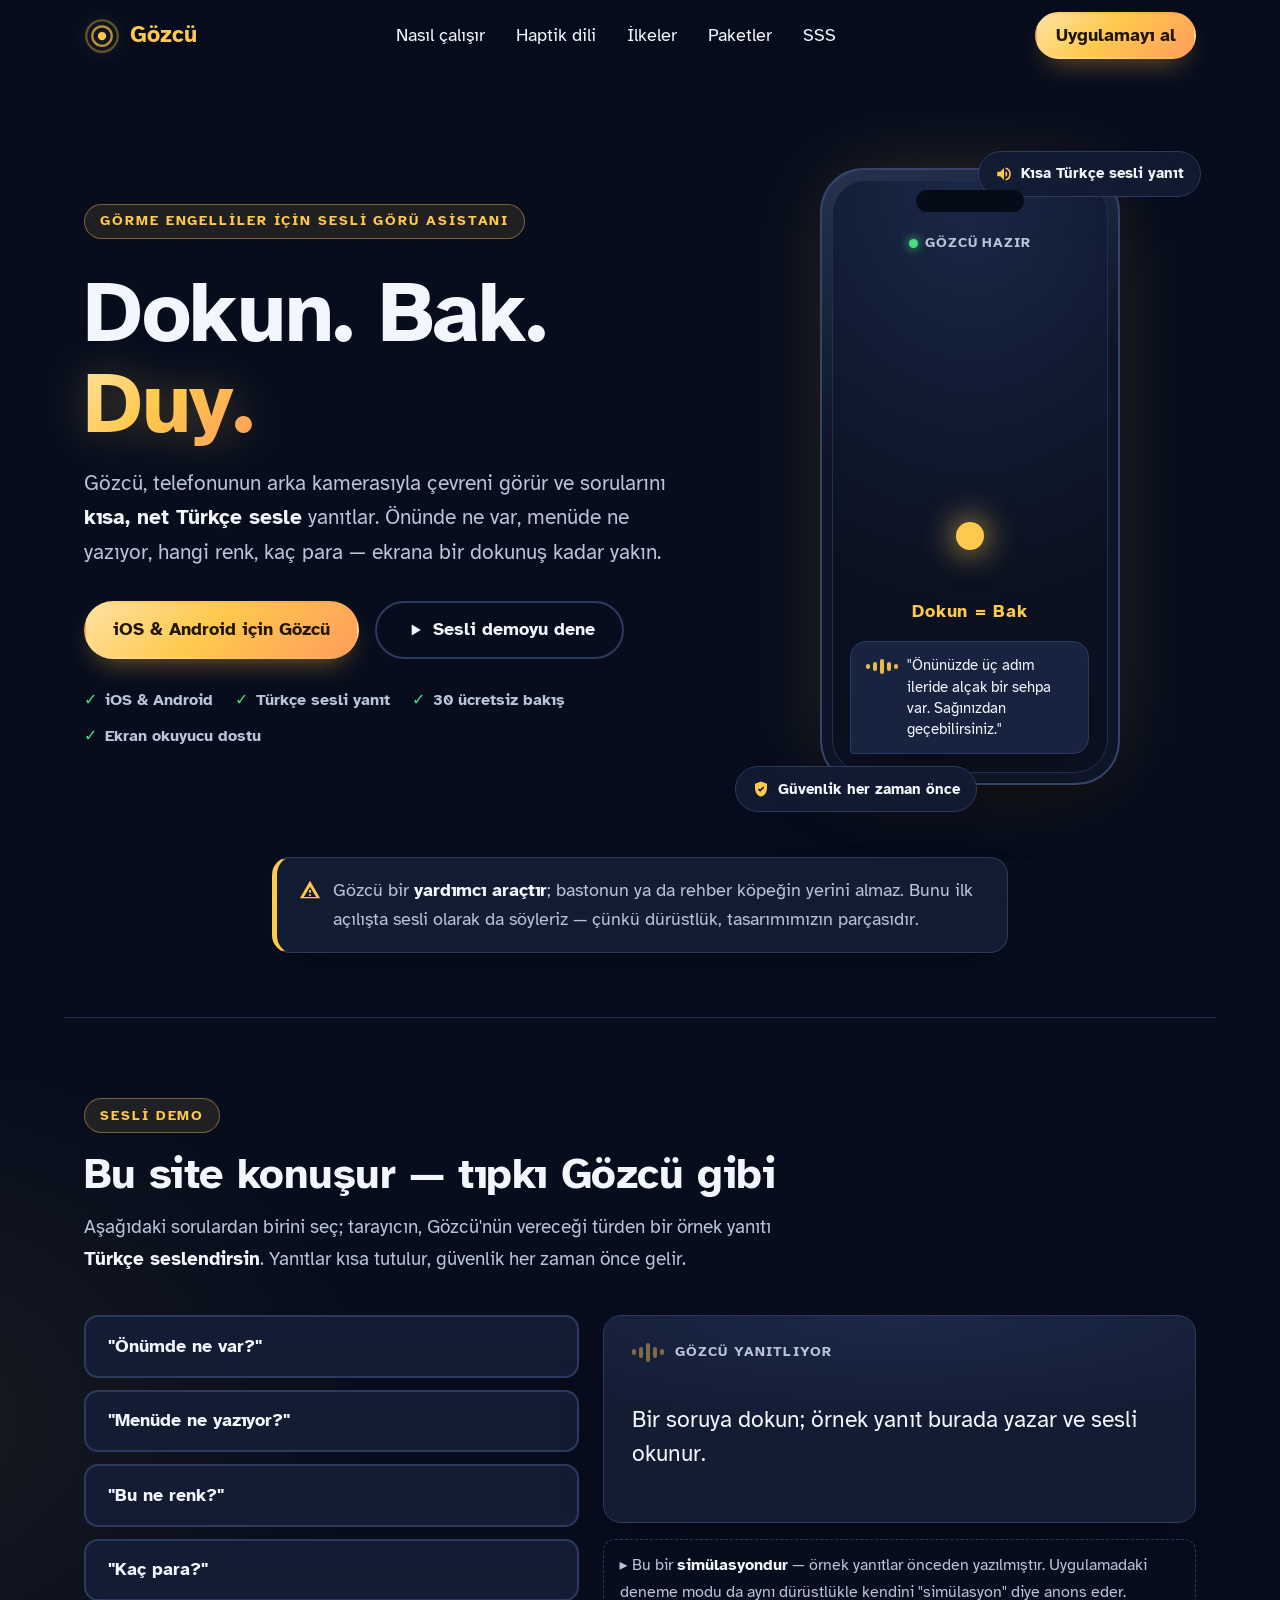
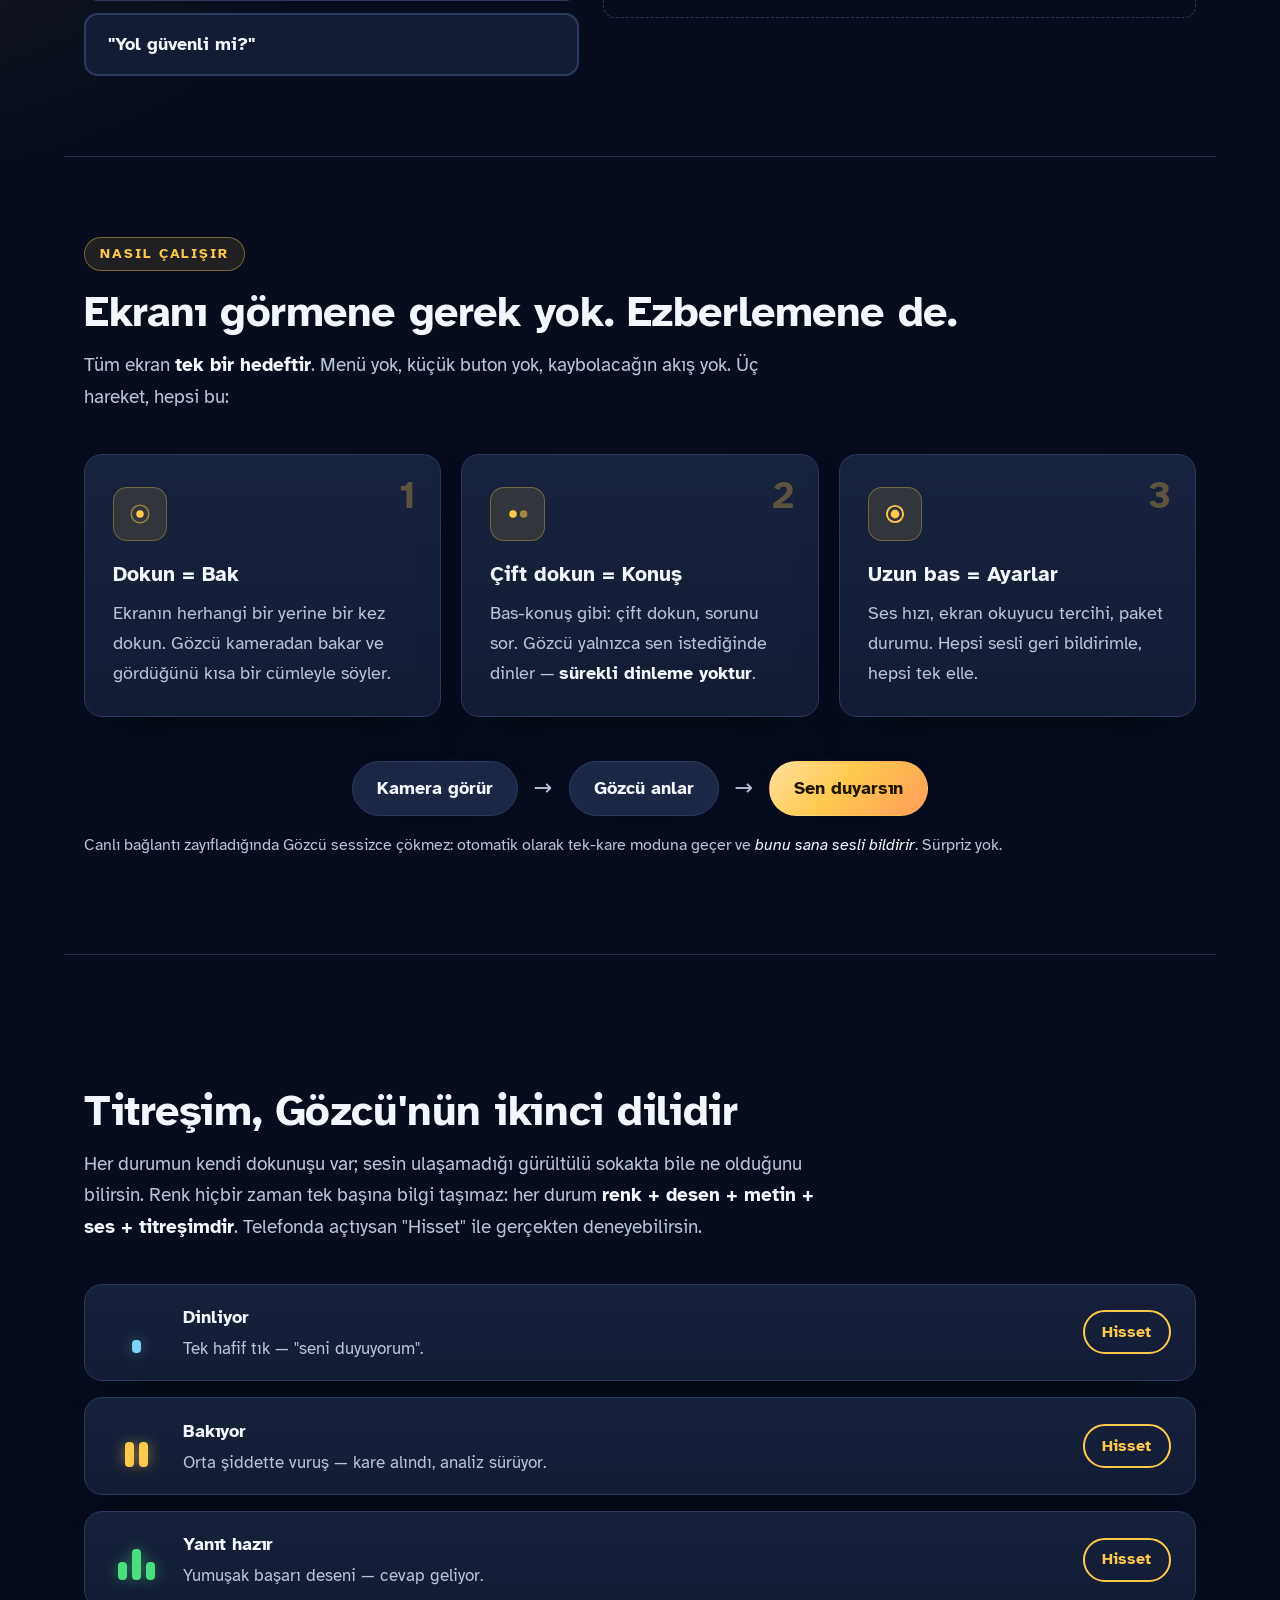
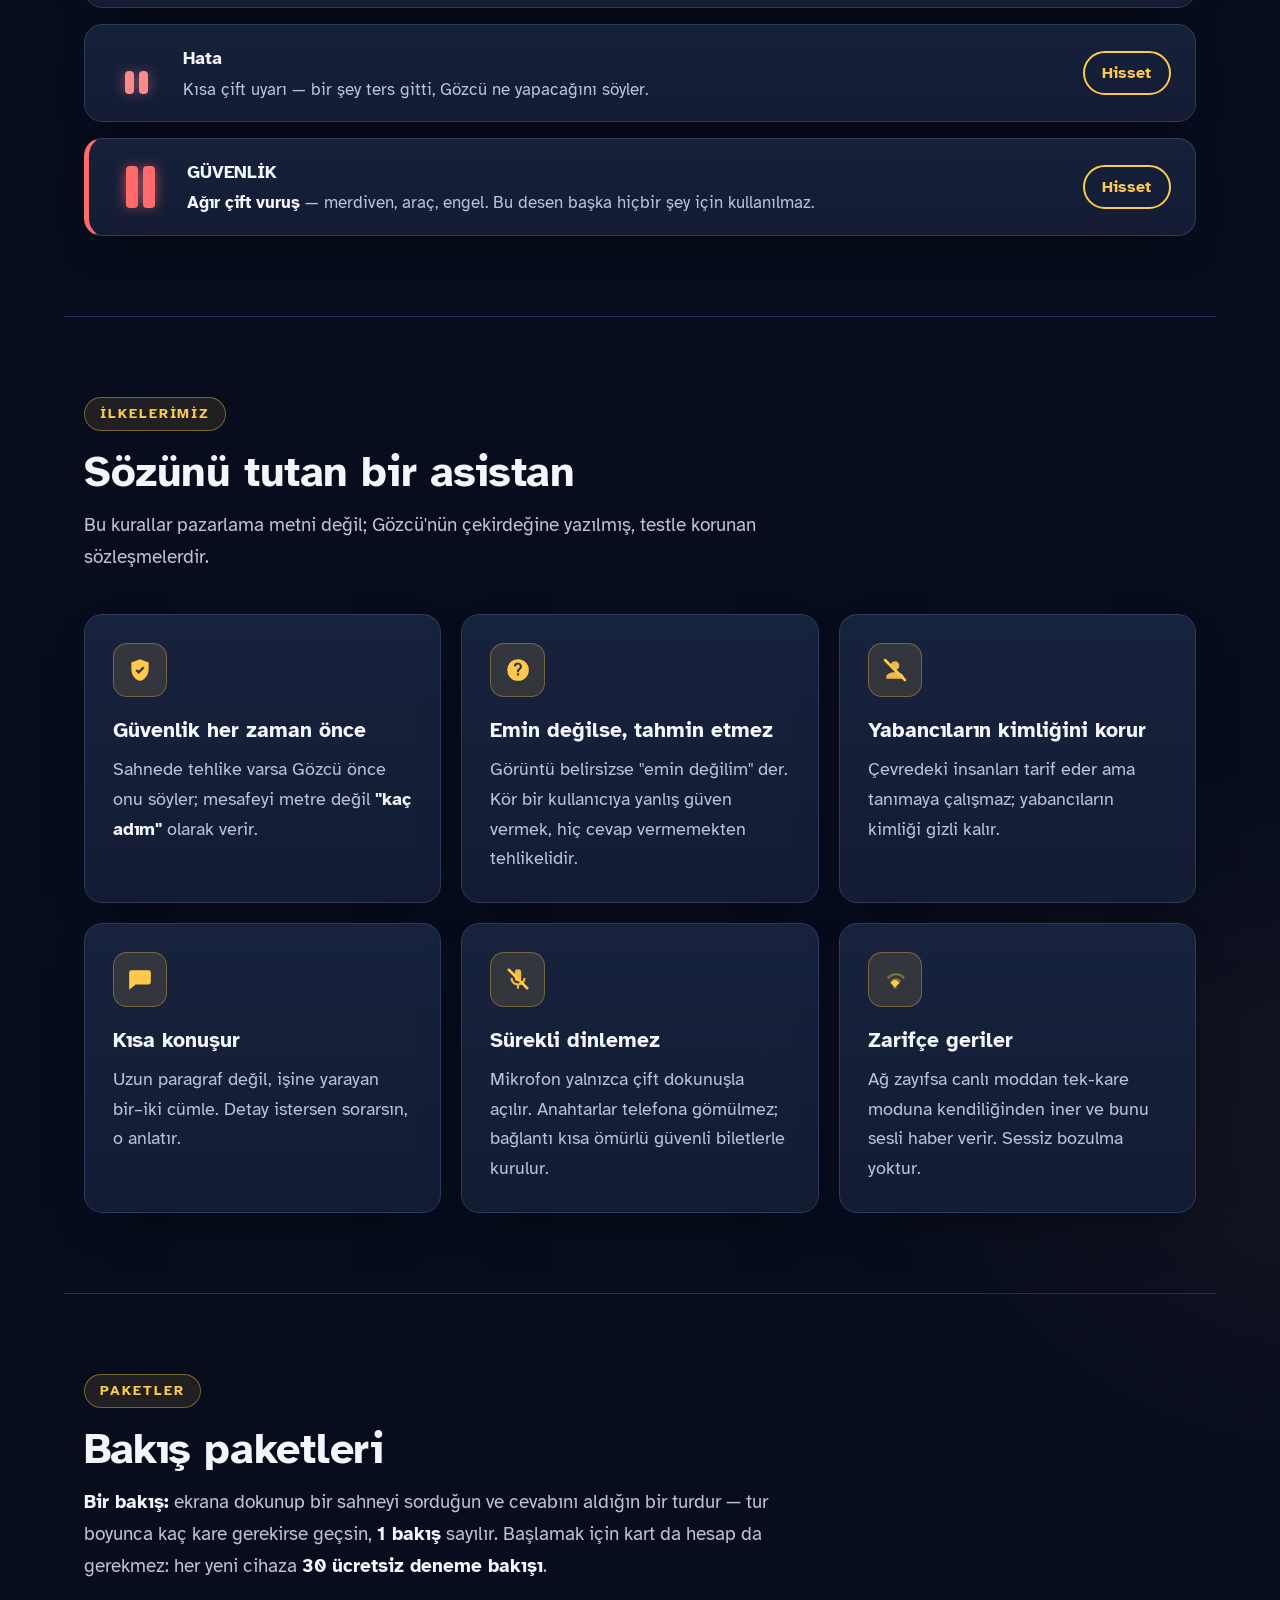
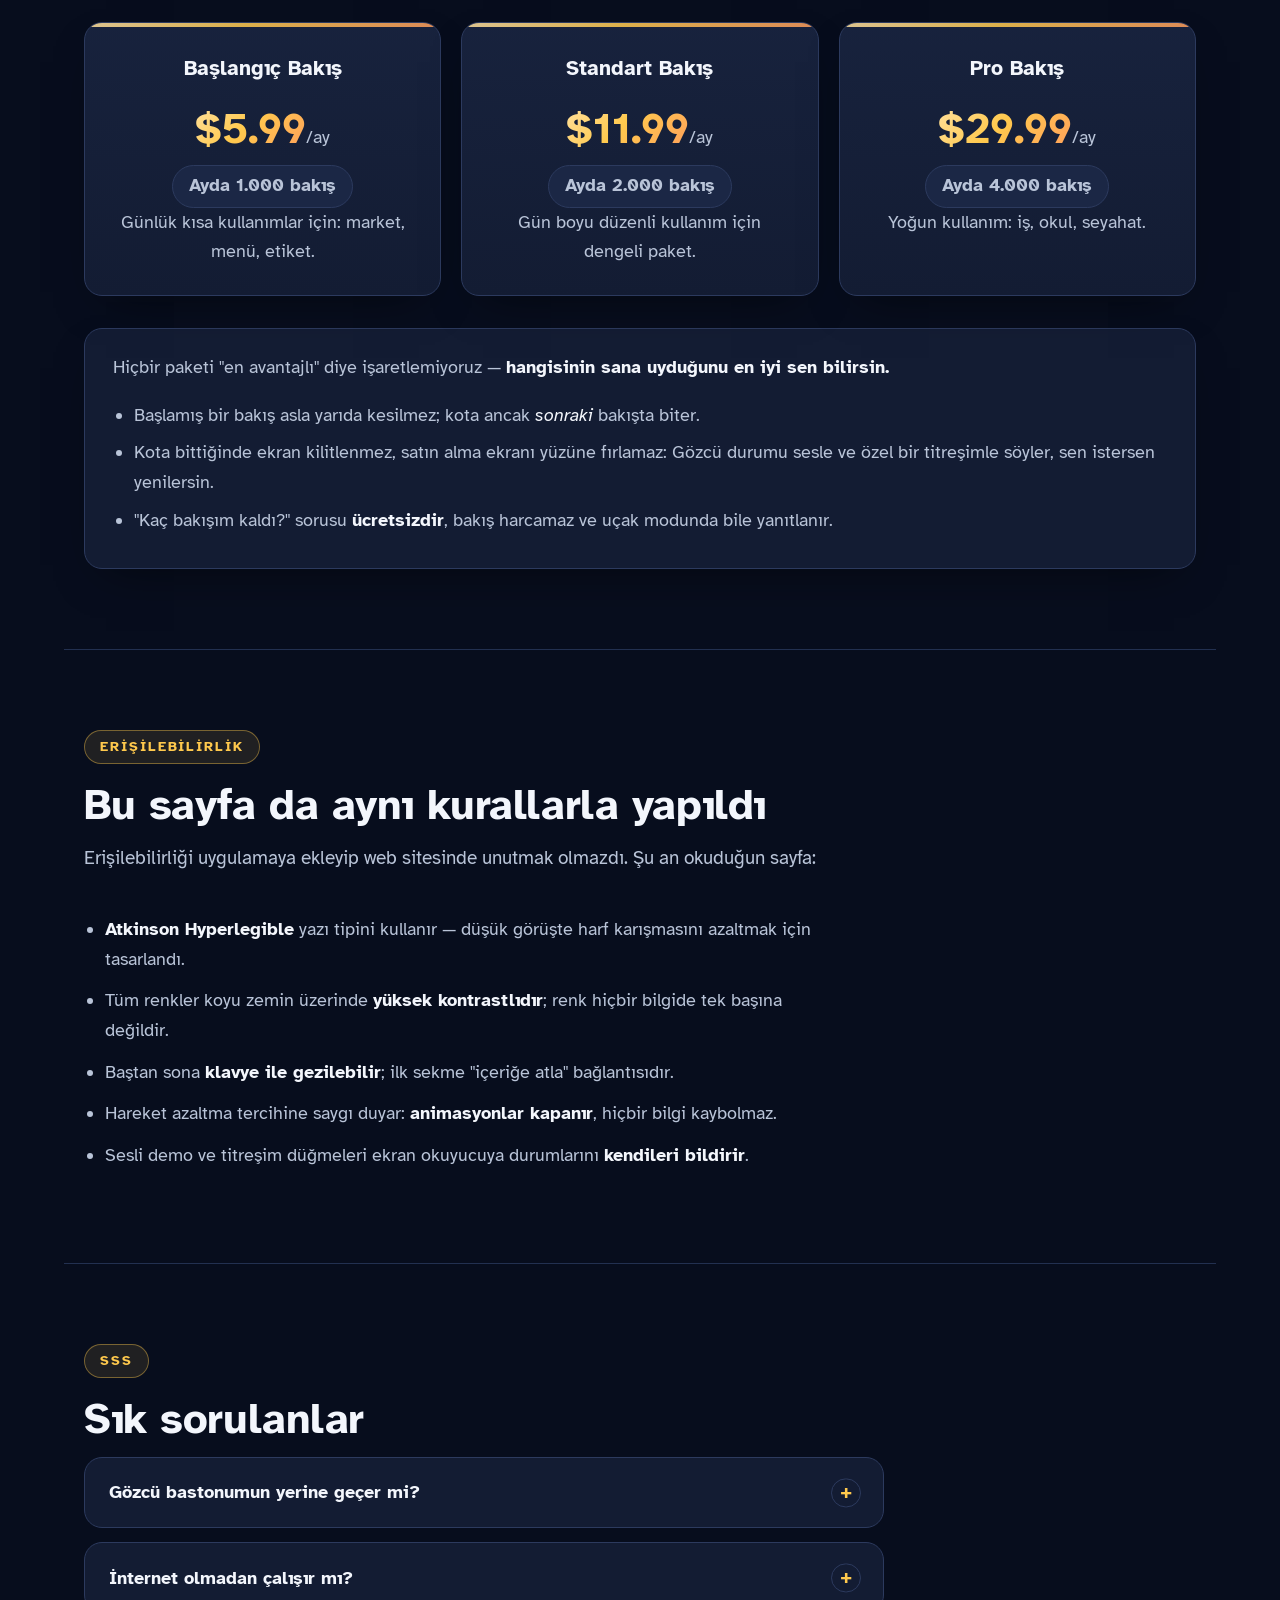
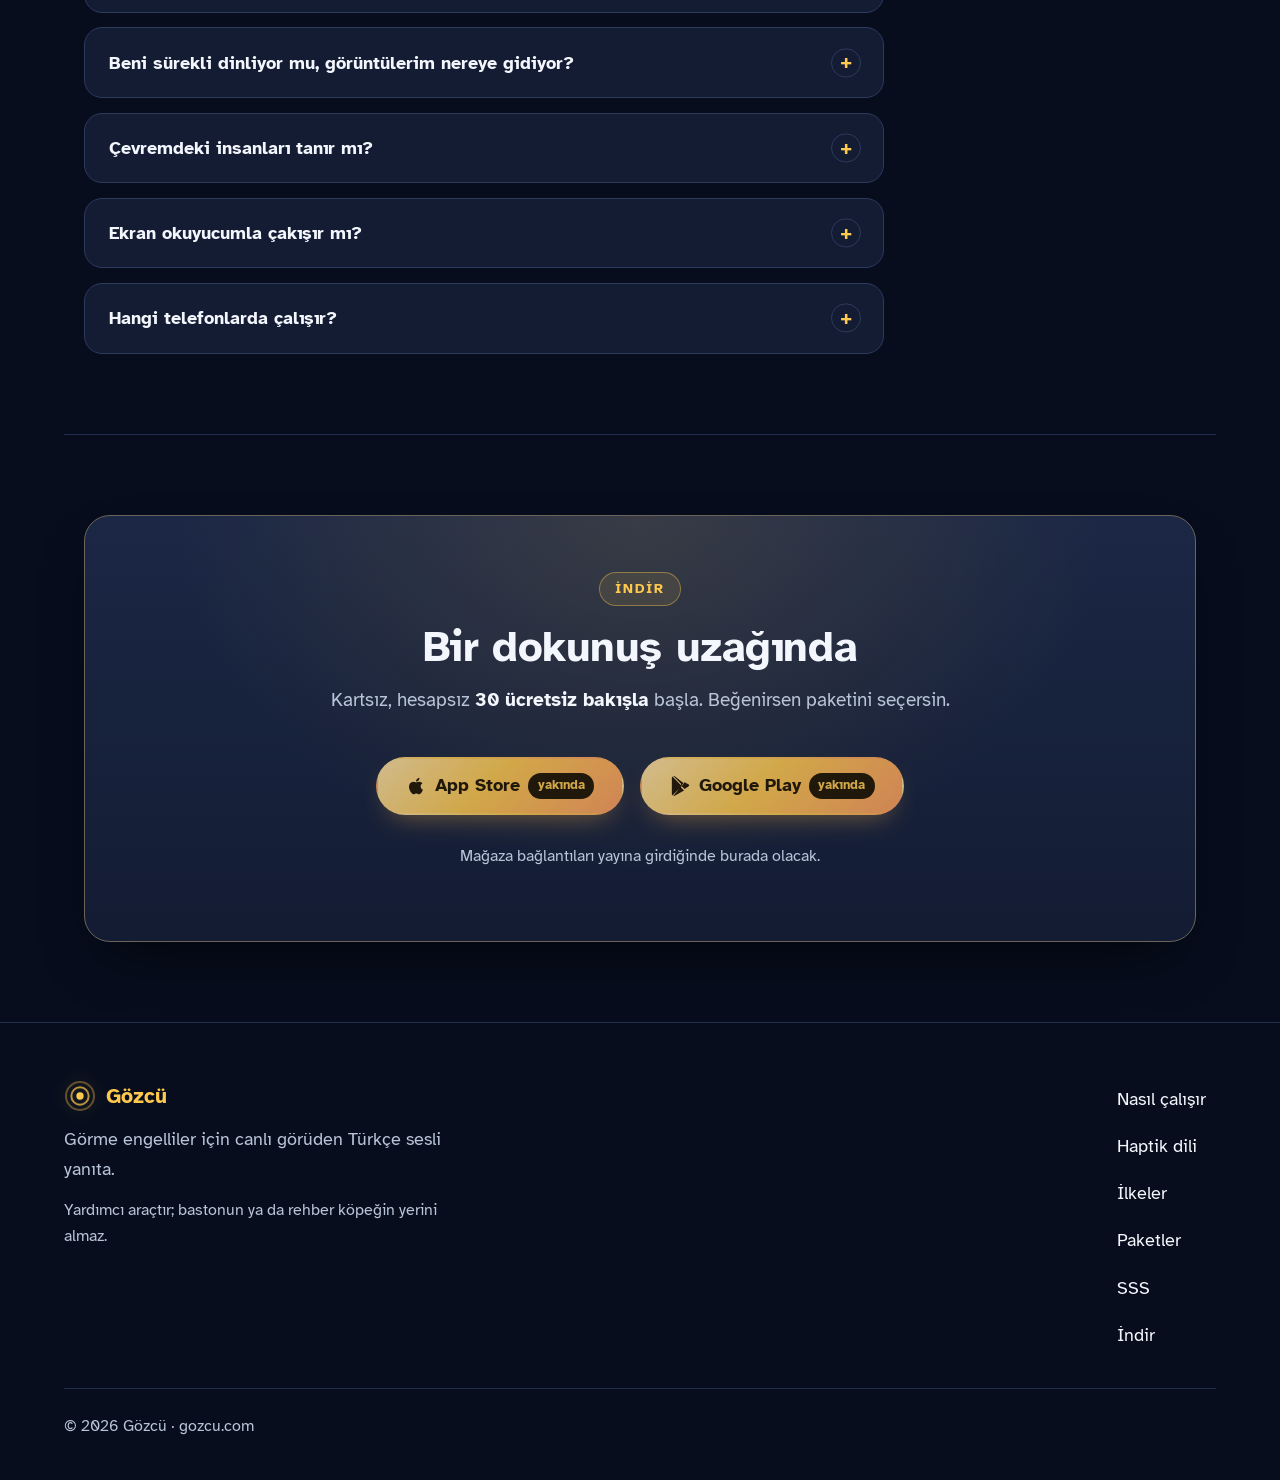
==== commit 8f48d3e8: "Arayüzü yenile: hero telefon maketi, ikonlu kartlar, canlı mikro etkileşimler - Hero: iki sütunlu dü" ====
--- a/index.html
+++ b/index.html
@@ -8,7 +8,7 @@
   <meta property="og:title" content="Gözcü — Dokun. Bak. Duy." />
   <meta property="og:description" content="Telefonunu kaldır, ekrana dokun: Gözcü çevreni görür ve kısa Türkçe sesle anlatır." />
   <meta property="og:type" content="website" />
-  <meta name="theme-color" content="#0B1120" />
+  <meta name="theme-color" content="#070d1d" />
   <link rel="icon" type="image/svg+xml" href="assets/favicon.svg" />
   <link rel="preconnect" href="https://fonts.googleapis.com" />
   <link rel="preconnect" href="https://fonts.gstatic.com" crossorigin />
@@ -18,7 +18,7 @@
 <body>
   <a class="skip-link" href="#icerik">İçeriğe atla</a>
 
-  <header class="site-header">
+  <header class="site-header" id="ust">
     <nav aria-label="Ana gezinme">
       <a class="brand" href="#" aria-label="Gözcü, ana sayfa">
         <svg class="brand-mark" viewBox="0 0 48 48" width="36" height="36" aria-hidden="true" focusable="false">
@@ -35,7 +35,7 @@
         <li><a href="#paketler">Paketler</a></li>
         <li><a href="#sss">SSS</a></li>
       </ul>
-      <a class="btn btn-small" href="#indir">Uygulamayı al</a>
+      <a class="btn btn-primary btn-small" href="#indir">Uygulamayı al</a>
     </nav>
   </header>
 
@@ -43,28 +43,65 @@
 
     <!-- ═══════════ HERO ═══════════ -->
     <section class="hero" aria-labelledby="hero-baslik">
-      <div class="hero-pulse" aria-hidden="true">
-        <span class="ring r1"></span>
-        <span class="ring r2"></span>
-        <span class="ring r3"></span>
-        <span class="core"></span>
-      </div>
-      <h1 id="hero-baslik">
-        <span class="word">Dokun.</span>
-        <span class="word">Bak.</span>
-        <span class="word accent">Duy.</span>
-      </h1>
-      <p class="lede">
-        Gözcü, telefonunun arka kamerasıyla çevreni görür ve sorularını
-        <strong>kısa, net Türkçe sesle</strong> yanıtlar.
-        Önünde ne var, menüde ne yazıyor, hangi renk, kaç para —
-        ekrana bir dokunuş kadar yakın.
-      </p>
-      <div class="hero-actions">
-        <a class="btn btn-primary" href="#indir">iOS &amp; Android için Gözcü</a>
-        <a class="btn btn-ghost" href="#demo">Sesli demoyu dene</a>
-      </div>
-      <p class="honesty" role="note">
+      <div class="hero-inner">
+        <div class="hero-copy">
+          <p class="kicker">Görme engelliler için sesli görü asistanı</p>
+          <h1 id="hero-baslik">
+            <span class="word">Dokun.</span>
+            <span class="word">Bak.</span>
+            <span class="word accent">Duy.</span>
+          </h1>
+          <p class="lede">
+            Gözcü, telefonunun arka kamerasıyla çevreni görür ve sorularını
+            <strong>kısa, net Türkçe sesle</strong> yanıtlar.
+            Önünde ne var, menüde ne yazıyor, hangi renk, kaç para —
+            ekrana bir dokunuş kadar yakın.
+          </p>
+          <div class="hero-actions">
+            <a class="btn btn-primary" href="#indir">iOS &amp; Android için Gözcü</a>
+            <a class="btn btn-ghost" href="#demo">
+              <svg viewBox="0 0 24 24" width="20" height="20" aria-hidden="true" focusable="false"><path fill="currentColor" d="M8 5.5v13l11-6.5L8 5.5z"/></svg>
+              Sesli demoyu dene
+            </a>
+          </div>
+          <ul class="trust-row" aria-label="Öne çıkanlar">
+            <li>iOS &amp; Android</li>
+            <li>Türkçe sesli yanıt</li>
+            <li>30 ücretsiz bakış</li>
+            <li>Ekran okuyucu dostu</li>
+          </ul>
+        </div>
+
+        <div class="hero-visual" aria-hidden="true">
+          <div class="phone">
+            <span class="phone-notch"></span>
+            <div class="phone-screen">
+              <p class="phone-status"><span class="dot"></span> Gözcü hazır</p>
+              <div class="tap-point">
+                <span class="ring r1"></span>
+                <span class="ring r2"></span>
+                <span class="ring r3"></span>
+                <span class="core"></span>
+              </div>
+              <p class="phone-hint">Dokun = Bak</p>
+              <div class="phone-bubble">
+                <span class="eq" aria-hidden="true"><i></i><i></i><i></i><i></i><i></i></span>
+                <p>"Önünüzde üç adım ileride alçak bir sehpa var. Sağınızdan geçebilirsiniz."</p>
+              </div>
+            </div>
+          </div>
+          <p class="float-chip chip-1">
+            <svg viewBox="0 0 24 24" width="18" height="18" aria-hidden="true" focusable="false"><path fill="currentColor" d="M3 9v6h4l5 5V4L7 9H3zm13.5 3a4.5 4.5 0 0 0-2.5-4v8a4.5 4.5 0 0 0 2.5-4zM14 3.2v2.1a7 7 0 0 1 0 13.4v2.1a9 9 0 0 0 0-17.6z"/></svg>
+            Kısa Türkçe sesli yanıt
+          </p>
+          <p class="float-chip chip-2">
+            <svg viewBox="0 0 24 24" width="18" height="18" aria-hidden="true" focusable="false"><path fill="currentColor" d="M12 2 4 5v6c0 5.25 3.4 10.2 8 11 4.6-.8 8-5.75 8-11V5l-8-3zm-1.2 13.6-3-3 1.4-1.4 1.6 1.6 4-4 1.4 1.4-5.4 5.4z"/></svg>
+            Güvenlik her zaman önce
+          </p>
+        </div>
+      </div>
+
+      <p class="honesty reveal" role="note">
         <svg viewBox="0 0 24 24" width="22" height="22" aria-hidden="true" focusable="false"><path fill="currentColor" d="M12 2 1 21h22L12 2zm0 6.5 6.7 11H5.3L12 8.5zM11 12v3h2v-3h-2zm0 4.5v2h2v-2h-2z"/></svg>
         <span>Gözcü bir <strong>yardımcı araçtır</strong>; bastonun ya da rehber köpeğin yerini almaz.
         Bunu ilk açılışta sesli olarak da söyleriz — çünkü dürüstlük, tasarımımızın parçasıdır.</span>
@@ -73,21 +110,26 @@
 
     <!-- ═══════════ SESLİ DEMO ═══════════ -->
     <section id="demo" class="section demo" aria-labelledby="demo-baslik">
-      <h2 id="demo-baslik">Bu site konuşur — tıpkı Gözcü gibi</h2>
-      <p class="section-lede">
+      <p class="kicker reveal">Sesli demo</p>
+      <h2 id="demo-baslik" class="reveal">Bu site konuşur — tıpkı Gözcü gibi</h2>
+      <p class="section-lede reveal">
         Aşağıdaki sorulardan birini seç; tarayıcın, Gözcü'nün vereceği türden bir örnek yanıtı
         <strong>Türkçe seslendirsin</strong>. Yanıtlar kısa tutulur, güvenlik her zaman önce gelir.
       </p>
       <div class="demo-grid">
-        <div class="demo-buttons" role="group" aria-label="Örnek sorular">
+        <div class="demo-buttons reveal" role="group" aria-label="Örnek sorular">
           <button class="demo-q" type="button" data-cevap="Önünüzde üç adım ileride alçak bir sehpa var. Sağınızdan geçebilirsiniz.">"Önümde ne var?"</button>
           <button class="demo-q" type="button" data-cevap="Menüde bugünün çorbası mercimek, 85 lira yazıyor. Ana yemekler bir alt bölümde.">"Menüde ne yazıyor?"</button>
           <button class="demo-q" type="button" data-cevap="Kazak koyu lacivert. Yanındaki açık gri olan da güzel duruyor.">"Bu ne renk?"</button>
           <button class="demo-q" type="button" data-cevap="Etikette 249 lira 90 kuruş yazıyor.">"Kaç para?"</button>
           <button class="demo-q" type="button" data-cevap="Dikkat: hemen önünüzde aşağı inen iki basamak var. Durun ve bastonunuzla kontrol edin.">"Yol güvenli mi?"</button>
         </div>
-        <div class="demo-out">
-          <div class="demo-screen" aria-hidden="false">
+        <div class="demo-out reveal">
+          <div class="demo-screen" id="demo-ekran" aria-hidden="false">
+            <div class="demo-screen-top">
+              <span class="eq" aria-hidden="true"><i></i><i></i><i></i><i></i><i></i></span>
+              <span class="demo-screen-label">Gözcü yanıtlıyor</span>
+            </div>
             <p id="demo-metin" aria-live="polite">Bir soruya dokun; örnek yanıt burada yazar ve sesli okunur.</p>
           </div>
           <p class="sim-badge" id="demo-rozet">
@@ -100,50 +142,71 @@
 
     <!-- ═══════════ NASIL ÇALIŞIR ═══════════ -->
     <section id="nasil" class="section" aria-labelledby="nasil-baslik">
-      <h2 id="nasil-baslik">Ekranı görmene gerek yok. Ezberlemene de.</h2>
-      <p class="section-lede">
+      <p class="kicker reveal">Nasıl çalışır</p>
+      <h2 id="nasil-baslik" class="reveal">Ekranı görmene gerek yok. Ezberlemene de.</h2>
+      <p class="section-lede reveal">
         Tüm ekran <strong>tek bir hedeftir</strong>. Menü yok, küçük buton yok, kaybolacağın akış yok.
         Üç hareket, hepsi bu:
       </p>
-      <div class="cards three">
-        <article class="card">
-          <p class="card-gesture" aria-hidden="true">●</p>
+      <div class="cards three steps">
+        <article class="card reveal">
+          <span class="step-no" aria-hidden="true">1</span>
+          <span class="card-icon" aria-hidden="true">
+            <svg viewBox="0 0 48 48" width="30" height="30" focusable="false">
+              <circle cx="24" cy="24" r="6" fill="currentColor"/>
+              <circle cx="24" cy="24" r="14" fill="none" stroke="currentColor" stroke-width="2.5" opacity="0.5"/>
+            </svg>
+          </span>
           <h3>Dokun = Bak</h3>
           <p>Ekranın herhangi bir yerine bir kez dokun. Gözcü kameradan bakar ve gördüğünü kısa bir cümleyle söyler.</p>
         </article>
-        <article class="card">
-          <p class="card-gesture" aria-hidden="true">● ●</p>
+        <article class="card reveal">
+          <span class="step-no" aria-hidden="true">2</span>
+          <span class="card-icon" aria-hidden="true">
+            <svg viewBox="0 0 48 48" width="30" height="30" focusable="false">
+              <circle cx="16" cy="24" r="6" fill="currentColor"/>
+              <circle cx="33" cy="24" r="6" fill="currentColor" opacity="0.55"/>
+            </svg>
+          </span>
           <h3>Çift dokun = Konuş</h3>
           <p>Bas-konuş gibi: çift dokun, sorunu sor. Gözcü yalnızca sen istediğinde dinler — <strong>sürekli dinleme yoktur</strong>.</p>
         </article>
-        <article class="card">
-          <p class="card-gesture" aria-hidden="true">◉</p>
+        <article class="card reveal">
+          <span class="step-no" aria-hidden="true">3</span>
+          <span class="card-icon" aria-hidden="true">
+            <svg viewBox="0 0 48 48" width="30" height="30" focusable="false">
+              <circle cx="24" cy="24" r="7" fill="currentColor"/>
+              <circle cx="24" cy="24" r="13" fill="none" stroke="currentColor" stroke-width="3"/>
+            </svg>
+          </span>
           <h3>Uzun bas = Ayarlar</h3>
           <p>Ses hızı, ekran okuyucu tercihi, paket durumu. Hepsi sesli geri bildirimle, hepsi tek elle.</p>
         </article>
       </div>
-      <div class="flow" role="img" aria-label="Akış: telefon kameradan kareyi alır, Gözcü sahneyi analiz eder, kısa Türkçe sesli yanıt ve duruma özel titreşim döner.">
+      <div class="flow reveal" role="img" aria-label="Akış: telefon kameradan kareyi alır, Gözcü sahneyi analiz eder, kısa Türkçe sesli yanıt ve duruma özel titreşim döner.">
         <span class="flow-step">Kamera görür</span>
         <span class="flow-arrow" aria-hidden="true">→</span>
         <span class="flow-step">Gözcü anlar</span>
         <span class="flow-arrow" aria-hidden="true">→</span>
         <span class="flow-step accent">Sen duyarsın</span>
       </div>
-      <p class="fineprint">
-        Bağlantı zayıfladığında Gözcü sessizce çökmez; ne olduğunu <em>sana sesli bildirir</em>. Sürpriz yok.
+      <p class="fineprint reveal">
+        Canlı bağlantı zayıfladığında Gözcü sessizce çökmez: otomatik olarak tek-kare moduna geçer ve
+        <em>bunu sana sesli bildirir</em>. Sürpriz yok.
       </p>
     </section>
 
     <!-- ═══════════ HAPTİK DİLİ ═══════════ -->
     <section id="haptik" class="section" aria-labelledby="haptik-baslik">
-      <h2 id="haptik-baslik">Titreşim, Gözcü'nün ikinci dilidir</h2>
-      <p class="section-lede">
+      <p class="kicker reveal">Haptik dili</p>
+      <h2 id="haptik-baslik" class="reveal">Titreşim, Gözcü'nün ikinci dilidir</h2>
+      <p class="section-lede reveal">
         Her durumun kendi dokunuşu var; sesin ulaşamadığı gürültülü sokakta bile ne olduğunu bilirsin.
         Renk hiçbir zaman tek başına bilgi taşımaz: her durum <strong>renk + desen + metin + ses + titreşimdir</strong>.
         Telefonda açtıysan "Hisset" ile gerçekten deneyebilirsin.
       </p>
       <ul class="haptic-list">
-        <li class="haptic">
+        <li class="haptic reveal">
           <span class="swatch listening" aria-hidden="true"><i></i></span>
           <div class="haptic-info">
             <h3>Dinliyor</h3>
@@ -151,7 +214,7 @@
           </div>
           <button class="btn btn-tiny" type="button" data-vib="35" data-say="Hafif tek titreşim: dinliyor.">Hisset</button>
         </li>
-        <li class="haptic">
+        <li class="haptic reveal">
           <span class="swatch looking" aria-hidden="true"><i></i><i></i></span>
           <div class="haptic-info">
             <h3>Bakıyor</h3>
@@ -159,7 +222,7 @@
           </div>
           <button class="btn btn-tiny" type="button" data-vib="80" data-say="Orta şiddette tek titreşim: bakıyor.">Hisset</button>
         </li>
-        <li class="haptic">
+        <li class="haptic reveal">
           <span class="swatch success" aria-hidden="true"><i></i><i></i><i></i></span>
           <div class="haptic-info">
             <h3>Yanıt hazır</h3>
@@ -167,7 +230,7 @@
           </div>
           <button class="btn btn-tiny" type="button" data-vib="30,60,30" data-say="Yumuşak başarı deseni: yanıt hazır.">Hisset</button>
         </li>
-        <li class="haptic">
+        <li class="haptic reveal">
           <span class="swatch error" aria-hidden="true"><i></i><i></i></span>
           <div class="haptic-info">
             <h3>Hata</h3>
@@ -175,7 +238,7 @@
           </div>
           <button class="btn btn-tiny" type="button" data-vib="60,80,60" data-say="Kısa çift uyarı: hata.">Hisset</button>
         </li>
-        <li class="haptic safety-row">
+        <li class="haptic safety-row reveal">
           <span class="swatch safety" aria-hidden="true"><i></i><i></i></span>
           <div class="haptic-info">
             <h3>GÜVENLİK</h3>
@@ -188,50 +251,91 @@
 
     <!-- ═══════════ İLKELER ═══════════ -->
     <section id="ilkeler" class="section" aria-labelledby="ilkeler-baslik">
-      <h2 id="ilkeler-baslik">Sözünü tutan bir asistan</h2>
-      <p class="section-lede">Bu kurallar pazarlama metni değil; Gözcü'nün çekirdeğine yazılmış, testle korunan sözleşmelerdir.</p>
+      <p class="kicker reveal">İlkelerimiz</p>
+      <h2 id="ilkeler-baslik" class="reveal">Sözünü tutan bir asistan</h2>
+      <p class="section-lede reveal">Bu kurallar pazarlama metni değil; Gözcü'nün çekirdeğine yazılmış, testle korunan sözleşmelerdir.</p>
       <div class="cards three principles">
-        <article class="card">
+        <article class="card reveal">
+          <span class="card-icon" aria-hidden="true">
+            <svg viewBox="0 0 24 24" width="26" height="26" focusable="false"><path fill="currentColor" d="M12 2 4 5v6c0 5.25 3.4 10.2 8 11 4.6-.8 8-5.75 8-11V5l-8-3zm-1.2 13.6-3-3 1.4-1.4 1.6 1.6 4-4 1.4 1.4-5.4 5.4z"/></svg>
+          </span>
           <h3>Güvenlik her zaman önce</h3>
           <p>Sahnede tehlike varsa Gözcü önce onu söyler; mesafeyi metre değil <strong>"kaç adım"</strong> olarak verir.</p>
         </article>
-        <article class="card">
+        <article class="card reveal">
+          <span class="card-icon" aria-hidden="true">
+            <svg viewBox="0 0 24 24" width="26" height="26" focusable="false"><path fill="currentColor" d="M12 2a10 10 0 1 0 0 20 10 10 0 0 0 0-20zm1 15h-2v-2h2v2zm1.07-5.25-.9.92c-.5.51-.17 1.33-.17 1.33h-2s-.33-1.54.83-2.7l1.24-1.26A1.75 1.75 0 0 0 12 7a1.75 1.75 0 0 0-1.75 1.75h-2A3.75 3.75 0 0 1 12 5a3.75 3.75 0 0 1 2.07 6.75z"/></svg>
+          </span>
           <h3>Emin değilse, tahmin etmez</h3>
           <p>Görüntü belirsizse "emin değilim" der. Kör bir kullanıcıya yanlış güven vermek, hiç cevap vermemekten tehlikelidir.</p>
         </article>
-        <article class="card">
+        <article class="card reveal">
+          <span class="card-icon" aria-hidden="true">
+            <svg viewBox="0 0 24 24" width="26" height="26" focusable="false"><path fill="currentColor" d="M12 4a4 4 0 1 1 0 8 4 4 0 0 1 0-8zm0 10c4.42 0 8 1.79 8 4v2H4v-2c0-2.21 3.58-4 8-4z" opacity="0.9"/><path fill="currentColor" d="M2.8 2.8 21.2 21.2" stroke="currentColor" stroke-width="2.4" stroke-linecap="round"/></svg>
+          </span>
           <h3>Yabancıların kimliğini korur</h3>
           <p>Çevredeki insanları tarif eder ama tanımaya çalışmaz; yabancıların kimliği gizli kalır.</p>
         </article>
-        <article class="card">
+        <article class="card reveal">
+          <span class="card-icon" aria-hidden="true">
+            <svg viewBox="0 0 24 24" width="26" height="26" focusable="false"><path fill="currentColor" d="M4 4h16a2 2 0 0 1 2 2v9a2 2 0 0 1-2 2H8l-6 5V6a2 2 0 0 1 2-2zm3 5h10v2H7V9z"/></svg>
+          </span>
           <h3>Kısa konuşur</h3>
           <p>Uzun paragraf değil, işine yarayan bir–iki cümle. Detay istersen sorarsın, o anlatır.</p>
         </article>
-        <article class="card">
+        <article class="card reveal">
+          <span class="card-icon" aria-hidden="true">
+            <svg viewBox="0 0 24 24" width="26" height="26" focusable="false"><path fill="currentColor" d="M12 14a3 3 0 0 0 3-3V6a3 3 0 1 0-6 0v5a3 3 0 0 0 3 3zm5-3a5 5 0 0 1-10 0H5a7 7 0 0 0 6 6.92V21h2v-3.08A7 7 0 0 0 19 11h-2z" opacity="0.9"/><path fill="currentColor" d="M3.5 3.5 20.5 20.5" stroke="currentColor" stroke-width="2.4" stroke-linecap="round"/></svg>
+          </span>
           <h3>Sürekli dinlemez</h3>
-          <p>Mikrofon yalnızca çift dokunuşla açılır. Görüntüler yalnızca sen dokunduğunda, sorunu yanıtlamak için işlenir.</p>
-        </article>
-        <article class="card">
+          <p>Mikrofon yalnızca çift dokunuşla açılır. Anahtarlar telefona gömülmez; bağlantı kısa ömürlü güvenli biletlerle kurulur.</p>
+        </article>
+        <article class="card reveal">
+          <span class="card-icon" aria-hidden="true">
+            <svg viewBox="0 0 24 24" width="26" height="26" focusable="false"><path fill="currentColor" d="M12 21a1.8 1.8 0 1 0 0-3.6 1.8 1.8 0 0 0 0 3.6zm-4.2-5.4 1.7-1.7a3.5 3.5 0 0 1 5 0l1.7 1.7 1.7-1.7a5.9 5.9 0 0 0-10.1 0l-1.7-1.7a8.3 8.3 0 0 1 13.5 0l1.7-1.7a10.7 10.7 0 0 0-16.9 0l1.7 1.7 1.7 1.7z" opacity="0.35"/><path fill="currentColor" d="M7.8 15.6l1.7-1.7a3.5 3.5 0 0 1 5 0l1.7 1.7-4.2 4.2-4.2-4.2z"/></svg>
+          </span>
           <h3>Zarifçe geriler</h3>
-          <p>Ağ zayıfladığında sessizce bozulmaz; çalışmaya devam eder ve durumu sana sesli haber verir.</p>
+          <p>Ağ zayıfsa canlı moddan tek-kare moduna kendiliğinden iner ve bunu sesli haber verir. Sessiz bozulma yoktur.</p>
         </article>
       </div>
     </section>
 
     <!-- ═══════════ PAKETLER ═══════════ -->
     <section id="paketler" class="section" aria-labelledby="paket-baslik">
-      <h2 id="paket-baslik">Bakış paketleri</h2>
-      <p class="section-lede">
-        <strong>Bir bakış:</strong> ekrana dokunup bir sahneyi sorduğun ve cevabını aldığın bir turdur.
-        Başlamak için kart da hesap da gerekmez: her yeni cihaz <strong>ücretsiz deneme bakışlarıyla</strong> gelir.
-        Kullanımına göre seçebileceğin aylık paketler ve fiyatlar, uygulama mağazalara çıktığında burada olacak.
-      </p>
-      <div class="pricing-notes">
-        <p>Şimdiden verebileceğimiz sözler:</p>
+      <p class="kicker reveal">Paketler</p>
+      <h2 id="paket-baslik" class="reveal">Bakış paketleri</h2>
+      <p class="section-lede reveal">
+        <strong>Bir bakış:</strong> ekrana dokunup bir sahneyi sorduğun ve cevabını aldığın bir turdur —
+        tur boyunca kaç kare gerekirse geçsin, <strong>1 bakış</strong> sayılır.
+        Başlamak için kart da hesap da gerekmez: her yeni cihaza <strong>30 ücretsiz deneme bakışı</strong>.
+      </p>
+      <div class="cards three pricing">
+        <article class="card price-card reveal">
+          <h3>Başlangıç Bakış</h3>
+          <p class="price"><span class="amount">$5.99</span><span class="per">/ay</span></p>
+          <p class="quota">Ayda 1.000 bakış</p>
+          <p>Günlük kısa kullanımlar için: market, menü, etiket.</p>
+        </article>
+        <article class="card price-card reveal">
+          <h3>Standart Bakış</h3>
+          <p class="price"><span class="amount">$11.99</span><span class="per">/ay</span></p>
+          <p class="quota">Ayda 2.000 bakış</p>
+          <p>Gün boyu düzenli kullanım için dengeli paket.</p>
+        </article>
+        <article class="card price-card reveal">
+          <h3>Pro Bakış</h3>
+          <p class="price"><span class="amount">$29.99</span><span class="per">/ay</span></p>
+          <p class="quota">Ayda 4.000 bakış</p>
+          <p>Yoğun kullanım: iş, okul, seyahat.</p>
+        </article>
+      </div>
+      <div class="pricing-notes reveal">
+        <p>
+          Hiçbir paketi "en avantajlı" diye işaretlemiyoruz — <strong>hangisinin sana uyduğunu en iyi sen bilirsin.</strong>
+        </p>
         <ul>
-          <li>Hiçbir paketi "en avantajlı" diye işaretlemeyeceğiz — <strong>hangisinin sana uyduğunu en iyi sen bilirsin.</strong></li>
-          <li>Başlamış bir bakış asla yarıda kesilmez.</li>
-          <li>Bakışların bittiğinde ekran kilitlenmez, satın alma ekranı yüzüne fırlamaz: Gözcü durumu sesle ve özel bir titreşimle söyler, sen istersen yenilersin.</li>
+          <li>Başlamış bir bakış asla yarıda kesilmez; kota ancak <em>sonraki</em> bakışta biter.</li>
+          <li>Kota bittiğinde ekran kilitlenmez, satın alma ekranı yüzüne fırlamaz: Gözcü durumu sesle ve özel bir titreşimle söyler, sen istersen yenilersin.</li>
           <li>"Kaç bakışım kaldı?" sorusu <strong>ücretsizdir</strong>, bakış harcamaz ve uçak modunda bile yanıtlanır.</li>
         </ul>
       </div>
@@ -239,12 +343,13 @@
 
     <!-- ═══════════ ERİŞİLEBİLİRLİK ═══════════ -->
     <section id="erisilebilirlik" class="section" aria-labelledby="a11y-baslik">
-      <h2 id="a11y-baslik">Bu sayfa da aynı kurallarla yapıldı</h2>
-      <p class="section-lede">
+      <p class="kicker reveal">Erişilebilirlik</p>
+      <h2 id="a11y-baslik" class="reveal">Bu sayfa da aynı kurallarla yapıldı</h2>
+      <p class="section-lede reveal">
         Erişilebilirliği uygulamaya ekleyip web sitesinde unutmak olmazdı.
         Şu an okuduğun sayfa:
       </p>
-      <ul class="a11y-list">
+      <ul class="a11y-list reveal">
         <li><strong>Atkinson Hyperlegible</strong> yazı tipini kullanır — düşük görüşte harf karışmasını azaltmak için tasarlandı.</li>
         <li>Tüm renkler koyu zemin üzerinde <strong>yüksek kontrastlıdır</strong>; renk hiçbir bilgide tek başına değildir.</li>
         <li>Baştan sona <strong>klavye ile gezilebilir</strong>; ilk sekme "içeriğe atla" bağlantısıdır.</li>
@@ -255,29 +360,30 @@
 
     <!-- ═══════════ SSS ═══════════ -->
     <section id="sss" class="section" aria-labelledby="sss-baslik">
-      <h2 id="sss-baslik">Sık sorulanlar</h2>
+      <p class="kicker reveal">SSS</p>
+      <h2 id="sss-baslik" class="reveal">Sık sorulanlar</h2>
       <div class="faq">
-        <details>
+        <details class="reveal">
           <summary>Gözcü bastonumun yerine geçer mi?</summary>
           <p>Hayır — ve bunu açıkça söylüyoruz, uygulamanın ilk açılışında sesli olarak da. Gözcü çevreni anlamana yardım eden bir araçtır; fiziksel güvenliğin için baston, rehber köpek ve kendi yönelim becerilerin esastır.</p>
         </details>
-        <details>
+        <details class="reveal">
           <summary>İnternet olmadan çalışır mı?</summary>
-          <p>Bakmak için bağlantı gerekir. Ağ zayıfladığında Gözcü sessizce bozulmaz; çalışmaya devam eder ve durumu sesli bildirir. "Kaç bakışım kaldı?" gibi yerel sorular uçak modunda bile yanıtlanır.</p>
-        </details>
-        <details>
+          <p>Görü analizi bulutta yapılır, bu yüzden bakmak için bağlantı gerekir. Ağ zayıfsa Gözcü canlı moddan tek-kare moduna kendiliğinden iner ve bunu sesli bildirir. "Kaç bakışım kaldı?" gibi yerel sorular uçak modunda bile yanıtlanır.</p>
+        </details>
+        <details class="reveal">
           <summary>Beni sürekli dinliyor mu, görüntülerim nereye gidiyor?</summary>
-          <p>Sürekli dinleme yoktur; mikrofon yalnızca çift dokunuşla açılır. Görüntüler yalnızca sen dokunduğunda, o anki sorunu yanıtlamak için işlenir — başka amaçla kullanılmaz.</p>
-        </details>
-        <details>
+          <p>Sürekli dinleme yoktur; mikrofon yalnızca çift dokunuşla açılır. Kareler yalnızca sen dokunduğunda, sorunu yanıtlamak için gönderilir. API anahtarları telefona gömülmez — bağlantı, sunucudan alınan kısa ömürlü güvenli biletlerle kurulur.</p>
+        </details>
+        <details class="reveal">
           <summary>Çevremdeki insanları tanır mı?</summary>
           <p>İnsanların varlığını ve genel görünümünü tarif eder ("solunda oturan biri var" gibi) ama yabancıları teşhis etmeye çalışmaz; kimlikleri gizli tutar.</p>
         </details>
-        <details>
+        <details class="reveal">
           <summary>Ekran okuyucumla çakışır mı?</summary>
           <p>Hayır. Varsayılan olarak Gözcü konuşmayı senin ekran okuyucuna devreder; istersen ayarlardan uygulamanın kendi sesini seçebilirsin. Her durum ayrıca titreşim ve ekran okuyucu anonsuyla bildirilir.</p>
         </details>
-        <details>
+        <details class="reveal">
           <summary>Hangi telefonlarda çalışır?</summary>
           <p>iOS ve Android'de çalışır. Arka kameralı ve titreşim motoru olan güncel bir telefon yeterlidir.</p>
         </details>
@@ -286,19 +392,48 @@
 
     <!-- ═══════════ İNDİR ═══════════ -->
     <section id="indir" class="section cta" aria-labelledby="indir-baslik">
-      <h2 id="indir-baslik">Bir dokunuş uzağında</h2>
-      <p class="section-lede">Kartsız, hesapsız, <strong>ücretsiz deneme bakışlarıyla</strong> başla. Beğenirsen paketini seçersin.</p>
-      <div class="hero-actions">
-        <a class="btn btn-primary store-btn" href="#" aria-disabled="true">App Store <span class="soon">yakında</span></a>
-        <a class="btn btn-primary store-btn" href="#" aria-disabled="true">Google Play <span class="soon">yakında</span></a>
-      </div>
-      <p class="fineprint">Mağaza bağlantıları yayına girdiğinde burada olacak.</p>
+      <div class="cta-panel reveal">
+        <p class="kicker">İndir</p>
+        <h2 id="indir-baslik">Bir dokunuş uzağında</h2>
+        <p class="section-lede">Kartsız, hesapsız <strong>30 ücretsiz bakışla</strong> başla. Beğenirsen paketini seçersin.</p>
+        <div class="hero-actions">
+          <a class="btn btn-primary store-btn" href="#" aria-disabled="true">
+            <svg viewBox="0 0 24 24" width="22" height="22" aria-hidden="true" focusable="false"><path fill="currentColor" d="M17.05 20.28c-.98.95-2.05.8-3.08.35-1.09-.46-2.09-.48-3.24 0-1.44.62-2.2.44-3.06-.35C2.79 15.25 3.51 7.59 9.05 7.31c1.35.07 2.29.74 3.08.8 1.18-.24 2.31-.93 3.57-.84 1.51.12 2.65.72 3.4 1.8-3.12 1.87-2.38 5.98.48 7.13-.57 1.5-1.31 2.99-2.54 4.09l.01-.01zM12.03 7.25c-.15-2.23 1.66-4.07 3.74-4.25.29 2.58-2.34 4.5-3.74 4.25z"/></svg>
+            App Store <span class="soon">yakında</span>
+          </a>
+          <a class="btn btn-primary store-btn" href="#" aria-disabled="true">
+            <svg viewBox="0 0 24 24" width="22" height="22" aria-hidden="true" focusable="false"><path fill="currentColor" d="M3.6 1.8c-.3.3-.5.8-.5 1.4v17.6c0 .6.2 1.1.5 1.4l.1.1 9.9-9.8v-.9L3.7 1.7l-.1.1zm13.4 13.5-3.3-3.3v-.9l3.3-3.3 4.1 2.3c1.2.7 1.2 1.8 0 2.5l-4.1 2.7zm-3.9-2.8L4.7 22.9c.4.1.9 0 1.5-.3l10.2-5.8-3.3-3.3v-.9l3.3-3.3L6.2 1.4c-.6-.3-1.1-.4-1.5-.3l8.4 8.4v3z"/></svg>
+            Google Play <span class="soon">yakında</span>
+          </a>
+        </div>
+        <p class="fineprint">Mağaza bağlantıları yayına girdiğinde burada olacak.</p>
+      </div>
     </section>
   </main>
 
   <footer class="site-footer">
-    <p><strong>Gözcü</strong> — görme engelliler için canlı görüden Türkçe sesli yanıta.</p>
-    <p class="honesty-mini">Yardımcı araçtır; bastonun ya da rehber köpeğin yerini almaz.</p>
+    <div class="footer-inner">
+      <div class="footer-brand">
+        <a class="brand" href="#ust" aria-label="Gözcü, sayfa başına dön">
+          <svg class="brand-mark" viewBox="0 0 48 48" width="32" height="32" aria-hidden="true" focusable="false">
+            <circle cx="24" cy="24" r="21" fill="none" stroke="currentColor" stroke-width="3" opacity="0.35"/>
+            <circle cx="24" cy="24" r="13" fill="none" stroke="currentColor" stroke-width="3" opacity="0.7"/>
+            <circle cx="24" cy="24" r="5.5" fill="currentColor"/>
+          </svg>
+          <span>Gözcü</span>
+        </a>
+        <p>Görme engelliler için canlı görüden Türkçe sesli yanıta.</p>
+        <p class="honesty-mini">Yardımcı araçtır; bastonun ya da rehber köpeğin yerini almaz.</p>
+      </div>
+      <nav class="footer-nav" aria-label="Alt gezinme">
+        <a href="#nasil">Nasıl çalışır</a>
+        <a href="#haptik">Haptik dili</a>
+        <a href="#ilkeler">İlkeler</a>
+        <a href="#paketler">Paketler</a>
+        <a href="#sss">SSS</a>
+        <a href="#indir">İndir</a>
+      </nav>
+    </div>
     <p class="fineprint">© 2026 Gözcü · gozcu.com</p>
   </footer>
 
--- a/assets/style.css
+++ b/assets/style.css
@@ -5,30 +5,42 @@
    ═══════════════════════════════════════════════════════════ */
 
 :root {
-  --bg: #0b1120;
-  --surface: #141d33;
+  --bg: #070d1d;
+  --bg-2: #0b1120;
+  --surface: #131c33;
   --surface-2: #1b2745;
   --line: #2c3a5e;
+  --line-soft: #223050;
   --text: #f3f6fc;
   --muted: #b9c4d8;
   --accent: #ffc94d;        /* fener amberi */
+  --accent-warm: #ff9d5c;
   --accent-ink: #221600;
+  --sky: #7dd3fc;
   --listening: #7dd3fc;
   --looking: #ffc94d;
   --success: #4ade80;
   --error: #fb8a8a;
   --safety: #ff6b6b;
   --radius: 18px;
-  --maxw: 68rem;
+  --maxw: 72rem;
+  --grad-accent: linear-gradient(135deg, #ffe1a1, #ffc94d 45%, #ff9d5c);
+  --shadow-card: 0 18px 44px -22px rgb(0 0 0 / 0.6);
+  --shadow-pop: 0 26px 60px -24px rgb(0 0 0 / 0.75);
 }
 
 * { box-sizing: border-box; }
 
 html { scroll-behavior: smooth; }
+html, body { overflow-x: clip; }
 
 body {
   margin: 0;
-  background: var(--bg);
+  background:
+    radial-gradient(65rem 42rem at 88% -8%, rgb(125 211 252 / 0.09), transparent 62%),
+    radial-gradient(55rem 38rem at -12% 18%, rgb(255 201 77 / 0.08), transparent 60%),
+    radial-gradient(50rem 40rem at 105% 55%, rgb(255 157 92 / 0.05), transparent 60%),
+    var(--bg);
   color: var(--text);
   font-family: "Atkinson Hyperlegible", "Segoe UI", system-ui, sans-serif;
   font-size: 1.125rem;
@@ -62,9 +74,19 @@
   position: sticky;
   top: 0;
   z-index: 50;
-  background: color-mix(in srgb, var(--bg) 88%, transparent);
-  backdrop-filter: blur(10px);
-  border-bottom: 1px solid var(--line);
+  background: color-mix(in srgb, var(--bg) 82%, transparent);
+  backdrop-filter: blur(12px);
+  -webkit-backdrop-filter: blur(12px);
+  border-bottom: 1px solid transparent;
+  transition: border-color 0.25s ease, box-shadow 0.25s ease;
+}
+.site-header.scrolled {
+  border-bottom-color: var(--line-soft);
+  box-shadow: 0 14px 34px -22px rgb(0 0 0 / 0.9);
+}
+/* Dar ekranda başlık 2-3 satıra sarılır; yapışkan kalırsa görüntüyü yer */
+@media (max-width: 46rem) {
+  .site-header { position: static; }
 }
 .site-header nav {
   max-width: var(--maxw);
@@ -84,6 +106,7 @@
   font-weight: 700;
   text-decoration: none;
 }
+.brand-mark { filter: drop-shadow(0 0 12px rgb(255 201 77 / 0.35)); }
 .nav-links {
   display: flex;
   gap: 0.25rem;
@@ -108,7 +131,7 @@
   justify-content: center;
   gap: 0.5rem;
   min-height: 3.25rem;
-  padding: 0.75rem 1.6rem;
+  padding: 0.75rem 1.7rem;
   border-radius: 999px;
   border: 2px solid var(--accent);
   background: transparent;
@@ -117,33 +140,78 @@
   font-weight: 700;
   text-decoration: none;
   cursor: pointer;
-}
-.btn:hover { background: var(--surface-2); }
-.btn-primary { background: var(--accent); color: var(--accent-ink); }
-.btn-primary:hover { background: #ffd97a; }
+  transition: transform 0.18s ease, box-shadow 0.18s ease, background-color 0.18s ease, border-color 0.18s ease;
+}
+.btn:hover { background: var(--surface-2); transform: translateY(-2px); }
+.btn:active { transform: translateY(0); }
+.btn-primary {
+  background: var(--grad-accent);
+  border-color: transparent;
+  color: var(--accent-ink);
+  box-shadow: 0 12px 28px -12px rgb(255 176 66 / 0.55);
+}
+.btn-primary:hover {
+  background: var(--grad-accent);
+  box-shadow: 0 18px 36px -14px rgb(255 176 66 / 0.7);
+}
 .btn-ghost { border-color: var(--line); color: var(--text); }
-.btn-small { min-height: 2.75rem; padding: 0.4rem 1.1rem; }
+.btn-ghost:hover { border-color: var(--accent); }
+.btn-small { min-height: 2.75rem; padding: 0.4rem 1.15rem; }
 .btn-tiny { min-height: 2.75rem; padding: 0.35rem 1.1rem; font-size: 1rem; white-space: nowrap; }
+
+/* ── Kicker (bölüm üst etiketi) ──────────────────── */
+.kicker {
+  display: inline-flex;
+  align-items: center;
+  gap: 0.5rem;
+  margin: 0 0 1rem;
+  padding: 0.32rem 0.95rem;
+  border-radius: 999px;
+  border: 1px solid color-mix(in srgb, var(--accent) 40%, transparent);
+  background: color-mix(in srgb, var(--accent) 10%, transparent);
+  color: var(--accent);
+  font-size: 0.85rem;
+  font-weight: 700;
+  letter-spacing: 0.14em;
+  text-transform: uppercase;
+}
 
 /* ── Hero ────────────────────────────────────────── */
 .hero {
   max-width: var(--maxw);
   margin: 0 auto;
-  padding: 5rem 1.25rem 4rem;
-  text-align: center;
+  padding: 4.5rem 1.25rem 4rem;
   position: relative;
 }
+.hero-inner {
+  display: grid;
+  grid-template-columns: 1.15fr 0.85fr;
+  gap: 3rem;
+  align-items: center;
+}
+@media (max-width: 60rem) {
+  .hero-inner { grid-template-columns: 1fr; text-align: center; }
+  .hero-copy .kicker { margin-inline: auto; }
+  .hero-actions { justify-content: center; }
+  .trust-row { justify-content: center; }
+}
 .hero h1 {
-  font-size: clamp(2.8rem, 8vw, 5.2rem);
-  line-height: 1.08;
-  margin: 1.5rem 0 1rem;
-  letter-spacing: -0.01em;
+  font-size: clamp(2.9rem, 7.5vw, 5.4rem);
+  line-height: 1.06;
+  margin: 0.75rem 0 1rem;
+  letter-spacing: -0.015em;
 }
 .hero h1 .word { display: inline-block; }
-.hero h1 .accent { color: var(--accent); }
+.hero h1 .accent {
+  background: var(--grad-accent);
+  -webkit-background-clip: text;
+  background-clip: text;
+  color: transparent;
+  filter: drop-shadow(0 0 22px rgb(255 201 77 / 0.28));
+}
 .lede {
-  max-width: 42rem;
-  margin: 0 auto 2rem;
+  max-width: 40rem;
+  margin: 0 0 2rem;
   font-size: 1.3rem;
   color: var(--muted);
 }
@@ -151,26 +219,125 @@
 .hero-actions {
   display: flex;
   gap: 1rem;
-  justify-content: center;
   flex-wrap: wrap;
-  margin-bottom: 2.5rem;
-}
-
-/* sonar nabzı */
-.hero-pulse {
+  margin-bottom: 1.75rem;
+}
+.trust-row {
+  display: flex;
+  flex-wrap: wrap;
+  gap: 0.6rem 1.4rem;
+  list-style: none;
+  margin: 0;
+  padding: 0;
+  color: var(--muted);
+  font-size: 1rem;
+  font-weight: 700;
+}
+.trust-row li { display: inline-flex; align-items: center; gap: 0.45rem; }
+.trust-row li::before {
+  content: "✓";
+  color: var(--success);
+  font-weight: 700;
+}
+
+/* ── Hero telefon maketi ─────────────────────────── */
+.hero-visual {
   position: relative;
-  width: 120px;
-  height: 120px;
-  margin: 0 auto;
-}
-.hero-pulse .core {
+  display: grid;
+  place-items: center;
+  padding: 1.5rem 0;
+}
+.phone {
+  width: min(300px, 80vw);
+  aspect-ratio: 9 / 18.5;
+  border-radius: 44px;
+  padding: 12px;
+  background: linear-gradient(160deg, #26334f, #0d1526 40%);
+  box-shadow:
+    inset 0 0 0 2px #35446b,
+    var(--shadow-pop),
+    0 0 90px -20px rgb(255 201 77 / 0.25);
+  position: relative;
+}
+.phone-notch {
   position: absolute;
-  inset: 44px;
+  top: 22px; left: 50%;
+  transform: translateX(-50%);
+  width: 36%;
+  height: 22px;
+  border-radius: 999px;
+  background: #060b18;
+  z-index: 2;
+}
+.phone-screen {
+  width: 100%;
+  height: 100%;
+  border-radius: 34px;
+  background:
+    radial-gradient(120% 70% at 50% 0%, #1c2848 0%, #101a31 55%, #0b1120 100%);
+  border: 1px solid var(--line-soft);
+  display: flex;
+  flex-direction: column;
+  align-items: center;
+  justify-content: space-between;
+  padding: 3.2rem 1.1rem 1.1rem;
+  overflow: hidden;
+}
+.phone-status {
+  margin: 0;
+  display: inline-flex;
+  align-items: center;
+  gap: 0.45rem;
+  font-size: 0.85rem;
+  font-weight: 700;
+  color: var(--muted);
+  letter-spacing: 0.06em;
+  text-transform: uppercase;
+}
+.phone-status .dot {
+  width: 9px; height: 9px;
+  border-radius: 50%;
+  background: var(--success);
+  box-shadow: 0 0 10px 1px color-mix(in srgb, var(--success) 70%, transparent);
+}
+.phone-hint {
+  margin: 0.4rem 0 0.9rem;
+  font-weight: 700;
+  color: var(--accent);
+  letter-spacing: 0.04em;
+}
+.phone-bubble {
+  display: flex;
+  gap: 0.6rem;
+  align-items: flex-start;
+  background: color-mix(in srgb, var(--surface-2) 85%, transparent);
+  border: 1px solid var(--line);
+  border-radius: 16px 16px 16px 4px;
+  padding: 0.8rem 0.9rem;
+  box-shadow: var(--shadow-card);
+}
+.phone-bubble p {
+  margin: 0;
+  font-size: 0.92rem;
+  line-height: 1.45;
+  color: var(--text);
+}
+
+/* sonar nabzı (telefon ekranında dokunma noktası) */
+.tap-point {
+  position: relative;
+  width: 110px;
+  height: 110px;
+  margin-top: auto;
+}
+.tap-point .core {
+  position: absolute;
+  inset: 41px;
   border-radius: 50%;
   background: var(--accent);
-  box-shadow: 0 0 30px 4px color-mix(in srgb, var(--accent) 55%, transparent);
-}
-.hero-pulse .ring {
+  box-shadow: 0 0 30px 5px color-mix(in srgb, var(--accent) 55%, transparent);
+}
+.tap-point .ring {
   position: absolute;
   inset: 0;
   border-radius: 50%;
@@ -178,27 +345,61 @@
   opacity: 0;
   animation: sonar 3.2s ease-out infinite;
 }
-.hero-pulse .r2 { animation-delay: 1.05s; }
-.hero-pulse .r3 { animation-delay: 2.1s; }
+.tap-point .r2 { animation-delay: 1.05s; }
+.tap-point .r3 { animation-delay: 2.1s; }
 @keyframes sonar {
   0%   { transform: scale(0.35); opacity: 0.85; }
   100% { transform: scale(1.6);  opacity: 0; }
 }
 
+/* yüzen rozetler */
+.float-chip {
+  position: absolute;
+  display: inline-flex;
+  align-items: center;
+  gap: 0.5rem;
+  margin: 0;
+  padding: 0.6rem 1rem;
+  background: color-mix(in srgb, var(--surface) 92%, transparent);
+  border: 1px solid var(--line);
+  border-radius: 999px;
+  font-size: 0.95rem;
+  font-weight: 700;
+  color: var(--text);
+  box-shadow: var(--shadow-card);
+  backdrop-filter: blur(6px);
+  white-space: nowrap;
+}
+.float-chip svg { color: var(--accent); flex-shrink: 0; }
+.chip-1 { top: 1%; right: -1%; animation: float 6s ease-in-out infinite; }
+.chip-2 { bottom: -0.5%; left: -2%; animation: float 7s ease-in-out 1.2s infinite; }
+@keyframes float {
+  0%, 100% { transform: translateY(0); }
+  50% { transform: translateY(-9px); }
+}
+@media (max-width: 60rem) {
+  .chip-1 { right: 2%; }
+  .chip-2 { left: 2%; }
+}
+@media (max-width: 26rem) {
+  .float-chip { display: none; }
+}
+
 /* dürüstlük şeridi */
 .honesty {
   display: flex;
   gap: 0.75rem;
   align-items: flex-start;
   text-align: left;
-  max-width: 44rem;
-  margin: 0 auto;
-  background: var(--surface);
+  max-width: 46rem;
+  margin: 3rem auto 0;
+  background: linear-gradient(180deg, color-mix(in srgb, var(--surface) 94%, transparent), var(--surface));
   border: 1px solid var(--line);
   border-left: 5px solid var(--accent);
   border-radius: var(--radius);
-  padding: 1rem 1.25rem;
-  color: var(--muted);
+  padding: 1.1rem 1.35rem;
+  color: var(--muted);
+  box-shadow: var(--shadow-card);
 }
 .honesty svg { flex-shrink: 0; color: var(--accent); margin-top: 0.2rem; }
 .honesty strong { color: var(--text); }
@@ -207,13 +408,15 @@
 .section {
   max-width: var(--maxw);
   margin: 0 auto;
-  padding: 4.5rem 1.25rem;
-  border-top: 1px solid var(--line);
+  padding: 5rem 1.25rem;
+  border-top: 1px solid var(--line-soft);
+  scroll-margin-top: 4.5rem; /* yapışkan başlığın altında kalmasın */
 }
 .section h2 {
-  font-size: clamp(1.8rem, 4.5vw, 2.6rem);
-  line-height: 1.2;
+  font-size: clamp(1.9rem, 4.5vw, 2.7rem);
+  line-height: 1.18;
   margin: 0 0 0.75rem;
+  letter-spacing: -0.01em;
 }
 .section-lede {
   max-width: 46rem;
@@ -229,20 +432,45 @@
   gap: 1.25rem;
 }
 .cards.three { grid-template-columns: repeat(auto-fit, minmax(16rem, 1fr)); }
+.cards.principles { grid-template-columns: repeat(auto-fit, minmax(18rem, 1fr)); }
 .card {
-  background: var(--surface);
+  position: relative;
+  background: linear-gradient(180deg, color-mix(in srgb, var(--surface-2) 55%, var(--surface)), var(--surface));
   border: 1px solid var(--line);
   border-radius: var(--radius);
   padding: 1.75rem;
+  box-shadow: var(--shadow-card);
+  transition: transform 0.2s ease, border-color 0.2s ease, box-shadow 0.2s ease;
+}
+.card:hover {
+  transform: translateY(-5px);
+  border-color: color-mix(in srgb, var(--accent) 45%, var(--line));
+  box-shadow: var(--shadow-pop);
 }
 .card h3 { margin: 0 0 0.5rem; font-size: 1.3rem; }
 .card p { margin: 0; color: var(--muted); }
 .card p strong, .card p em { color: var(--text); }
-.card-gesture {
-  font-size: 2rem;
+
+.card-icon {
+  display: inline-grid;
+  place-items: center;
+  width: 3.4rem;
+  height: 3.4rem;
+  margin-bottom: 1rem;
+  border-radius: 14px;
   color: var(--accent);
-  margin: 0 0 0.75rem;
-  letter-spacing: 0.35em;
+  background: color-mix(in srgb, var(--accent) 12%, transparent);
+  border: 1px solid color-mix(in srgb, var(--accent) 32%, transparent);
+}
+.steps .card { padding-top: 2rem; }
+.step-no {
+  position: absolute;
+  top: 1.4rem;
+  right: 1.5rem;
+  font-size: 2.4rem;
+  font-weight: 700;
+  line-height: 1;
+  color: color-mix(in srgb, var(--accent) 30%, transparent);
 }
 
 /* akış şeridi */
@@ -252,7 +480,7 @@
   align-items: center;
   justify-content: center;
   flex-wrap: wrap;
-  margin: 2.5rem 0 1rem;
+  margin: 2.75rem 0 1rem;
 }
 .flow-step {
   background: var(--surface-2);
@@ -260,8 +488,9 @@
   border-radius: 999px;
   padding: 0.7rem 1.5rem;
   font-weight: 700;
-}
-.flow-step.accent { background: var(--accent); color: var(--accent-ink); border-color: var(--accent); }
+  box-shadow: var(--shadow-card);
+}
+.flow-step.accent { background: var(--grad-accent); color: var(--accent-ink); border-color: transparent; }
 .flow-arrow { color: var(--muted); font-size: 1.4rem; }
 
 .fineprint { color: var(--muted); font-size: 1rem; }
@@ -291,24 +520,76 @@
   border: 2px solid var(--line);
   border-radius: 14px;
   cursor: pointer;
-}
-.demo-q:hover { border-color: var(--accent); }
-.demo-q[aria-pressed="true"] { border-color: var(--accent); background: var(--surface-2); }
+  transition: transform 0.15s ease, border-color 0.15s ease, background-color 0.15s ease;
+}
+.demo-q:hover { border-color: var(--accent); transform: translateX(4px); }
+.demo-q[aria-pressed="true"] {
+  border-color: var(--accent);
+  background: var(--surface-2);
+  box-shadow: inset 4px 0 0 var(--accent);
+}
 .demo-screen {
-  background: var(--surface);
+  background:
+    radial-gradient(140% 90% at 50% 0%, #1c2848 0%, var(--surface) 60%);
   border: 1px solid var(--line);
   border-radius: var(--radius);
-  min-height: 11rem;
-  padding: 1.75rem;
-  display: flex;
-  align-items: center;
+  min-height: 13rem;
+  padding: 1.5rem 1.75rem 1.75rem;
+  display: flex;
+  flex-direction: column;
+  gap: 1rem;
+  box-shadow: var(--shadow-card);
+}
+.demo-screen-top {
+  display: flex;
+  align-items: center;
+  gap: 0.7rem;
+  color: var(--muted);
+  font-size: 0.9rem;
+  font-weight: 700;
+  letter-spacing: 0.08em;
+  text-transform: uppercase;
 }
 .demo-screen p {
-  margin: 0;
+  margin: auto 0;
   font-size: 1.45rem;
   line-height: 1.5;
 }
 .demo-screen p.speaking { color: var(--accent); }
+
+/* ekolayzer çubukları — konuşurken canlanır */
+.eq {
+  display: inline-flex;
+  align-items: center;
+  gap: 3px;
+  height: 1.3rem;
+  flex-shrink: 0;
+}
+.eq i {
+  display: block;
+  width: 4px;
+  height: 30%;
+  border-radius: 2px;
+  background: var(--accent);
+  opacity: 0.45;
+  animation: eq 0.9s ease-in-out infinite;
+  animation-play-state: paused;
+}
+.eq i:nth-child(2) { animation-delay: 0.12s; height: 55%; }
+.eq i:nth-child(3) { animation-delay: 0.24s; height: 90%; }
+.eq i:nth-child(4) { animation-delay: 0.36s; height: 55%; }
+.eq i:nth-child(5) { animation-delay: 0.48s; height: 30%; }
+.speaking .eq i, .demo-screen.speaking .eq i {
+  animation-play-state: running;
+  opacity: 1;
+}
+@keyframes eq {
+  0%, 100% { transform: scaleY(1); }
+  50% { transform: scaleY(2.1); }
+}
+.phone-bubble .eq { height: 1.05rem; margin-top: 0.2rem; }
+.phone-bubble .eq i { animation-play-state: running; opacity: 0.9; }
+
 .sim-badge {
   margin: 1rem 0 0;
   color: var(--muted);
@@ -331,16 +612,23 @@
   display: flex;
   align-items: center;
   gap: 1.25rem;
-  background: var(--surface);
+  background: linear-gradient(180deg, color-mix(in srgb, var(--surface-2) 40%, var(--surface)), var(--surface));
   border: 1px solid var(--line);
   border-radius: var(--radius);
   padding: 1.1rem 1.5rem;
+  box-shadow: var(--shadow-card);
+  transition: transform 0.2s ease, border-color 0.2s ease;
+}
+.haptic:hover {
+  transform: translateX(5px);
+  border-color: color-mix(in srgb, var(--accent) 40%, var(--line));
 }
 .haptic-info { flex: 1; }
 .haptic-info h3 { margin: 0 0 0.15rem; font-size: 1.15rem; }
 .haptic-info p { margin: 0; color: var(--muted); font-size: 1.05rem; }
 .haptic-info p strong { color: var(--text); }
 .safety-row { border-left: 5px solid var(--safety); }
+.safety-row:hover { border-color: var(--safety); }
 
 /* titreşim desenleri: renk + çubuk sayısı + boy birlikte anlam taşır */
 .swatch {
@@ -357,6 +645,7 @@
   width: 9px;
   border-radius: 4px;
   background: currentColor;
+  box-shadow: 0 0 14px -2px currentColor;
 }
 .swatch.listening { color: var(--listening); } .swatch.listening i { height: 32%; }
 .swatch.looking   { color: var(--looking); }   .swatch.looking i { height: 60%; }
@@ -366,9 +655,24 @@
 .swatch.safety    { color: var(--safety); }    .swatch.safety i { height: 100%; width: 12px; }
 
 /* ── Paketler ────────────────────────────────────── */
-.price-card { text-align: center; }
+.price-card { text-align: center; overflow: hidden; }
+.price-card::before {
+  content: "";
+  position: absolute;
+  top: 0; left: 0; right: 0;
+  height: 4px;
+  background: var(--grad-accent);
+  opacity: 0.85;
+}
 .price { margin: 0.5rem 0 0.25rem; }
-.price .amount { font-size: 2.6rem; font-weight: 700; }
+.price .amount {
+  font-size: 2.7rem;
+  font-weight: 700;
+  background: var(--grad-accent);
+  -webkit-background-clip: text;
+  background-clip: text;
+  color: transparent;
+}
 .price .per { color: var(--muted); font-size: 1.1rem; }
 .quota {
   display: inline-block;
@@ -386,6 +690,7 @@
   border-radius: var(--radius);
   padding: 1.5rem 1.75rem;
   color: var(--muted);
+  box-shadow: var(--shadow-card);
 }
 .pricing-notes p { margin-top: 0; }
 .pricing-notes strong, .pricing-notes em { color: var(--text); }
@@ -410,13 +715,40 @@
   border-radius: var(--radius);
   padding: 0;
   overflow: hidden;
-}
+  transition: border-color 0.2s ease;
+}
+.faq details:hover { border-color: color-mix(in srgb, var(--accent) 40%, var(--line)); }
+.faq details[open] { border-color: color-mix(in srgb, var(--accent) 45%, var(--line)); }
 .faq summary {
   cursor: pointer;
   font-weight: 700;
   font-size: 1.15rem;
-  padding: 1.2rem 1.5rem;
-  list-style-position: inside;
+  padding: 1.2rem 3.2rem 1.2rem 1.5rem;
+  list-style: none;
+  position: relative;
+}
+.faq summary::-webkit-details-marker { display: none; }
+.faq summary::after {
+  content: "+";
+  position: absolute;
+  right: 1.4rem;
+  top: 50%;
+  transform: translateY(-50%);
+  width: 1.7rem;
+  height: 1.7rem;
+  display: grid;
+  place-items: center;
+  border-radius: 50%;
+  border: 1px solid var(--line);
+  color: var(--accent);
+  font-size: 1.25rem;
+  line-height: 1;
+  transition: transform 0.2s ease, background-color 0.2s ease;
+}
+.faq details[open] summary::after {
+  content: "−";
+  background: color-mix(in srgb, var(--accent) 14%, transparent);
+  transform: translateY(-50%);
 }
 .faq summary:hover { background: var(--surface-2); }
 .faq details[open] summary { border-bottom: 1px solid var(--line); }
@@ -424,6 +756,19 @@
 
 /* ── CTA + footer ────────────────────────────────── */
 .cta { text-align: center; }
+.cta-panel {
+  position: relative;
+  border-radius: 26px;
+  border: 1px solid color-mix(in srgb, var(--accent) 30%, var(--line));
+  padding: 3.5rem 1.5rem;
+  background:
+    radial-gradient(60% 120% at 50% 0%, color-mix(in srgb, var(--accent) 13%, transparent), transparent 70%),
+    linear-gradient(180deg, var(--surface-2), var(--surface));
+  box-shadow: var(--shadow-pop);
+  overflow: hidden;
+}
+.cta-panel .hero-actions { justify-content: center; margin-top: 0.5rem; }
+.cta-panel .section-lede { margin-inline: auto; }
 .store-btn .soon {
   font-size: 0.8rem;
   font-weight: 700;
@@ -432,22 +777,71 @@
   border-radius: 999px;
   padding: 0.15rem 0.6rem;
 }
-.store-btn[aria-disabled="true"] { opacity: 0.75; cursor: not-allowed; }
+.store-btn[aria-disabled="true"] { opacity: 0.8; cursor: not-allowed; }
+
 .site-footer {
-  border-top: 1px solid var(--line);
-  text-align: center;
-  padding: 3rem 1.25rem;
-  color: var(--muted);
-}
-.site-footer p { margin: 0.35rem 0; }
-.site-footer strong { color: var(--accent); }
+  border-top: 1px solid var(--line-soft);
+  padding: 3.5rem 1.25rem 2.5rem;
+  color: var(--muted);
+}
+.footer-inner {
+  max-width: var(--maxw);
+  margin: 0 auto 2rem;
+  display: flex;
+  gap: 2.5rem;
+  justify-content: space-between;
+  flex-wrap: wrap;
+}
+.footer-brand { max-width: 26rem; }
+.footer-brand .brand { font-size: 1.3rem; }
+.footer-brand p { margin: 0.75rem 0 0; }
+.footer-nav {
+  display: flex;
+  flex-direction: column;
+  gap: 0.4rem;
+  align-items: flex-start;
+}
+.footer-nav a {
+  color: var(--text);
+  text-decoration: none;
+  padding: 0.35rem 0.6rem;
+  margin-left: -0.6rem;
+  border-radius: 8px;
+}
+.footer-nav a:hover { background: var(--surface-2); text-decoration: underline; }
+.site-footer .fineprint {
+  max-width: var(--maxw);
+  margin: 0 auto;
+  padding-top: 1.5rem;
+  border-top: 1px solid var(--line-soft);
+}
 .honesty-mini { font-size: 1rem; }
+
+/* ── Kaydırma açığa çıkma (yalnızca JS + hareket serbestse) ── */
+.js .reveal {
+  opacity: 0;
+  transform: translateY(20px);
+  transition: opacity 0.55s ease, transform 0.55s ease;
+}
+.js .reveal.in {
+  opacity: 1;
+  transform: none;
+}
+.js .cards .reveal:nth-child(2), .js .haptic-list .reveal:nth-child(2) { transition-delay: 0.07s; }
+.js .cards .reveal:nth-child(3), .js .haptic-list .reveal:nth-child(3) { transition-delay: 0.14s; }
+.js .cards .reveal:nth-child(4), .js .haptic-list .reveal:nth-child(4) { transition-delay: 0.21s; }
+.js .cards .reveal:nth-child(5), .js .haptic-list .reveal:nth-child(5) { transition-delay: 0.28s; }
+.js .cards .reveal:nth-child(6), .js .haptic-list .reveal:nth-child(6) { transition-delay: 0.35s; }
 
 /* ── Hareket azaltma: animasyon yok, bilgi kaybı yok ── */
 @media (prefers-reduced-motion: reduce) {
   html { scroll-behavior: auto; }
-  .hero-pulse .ring { animation: none; opacity: 0.4; transform: scale(1); }
-  .hero-pulse .r2 { transform: scale(0.72); }
-  .hero-pulse .r3 { transform: scale(0.45); }
+  .tap-point .ring { animation: none; opacity: 0.4; transform: scale(1); }
+  .tap-point .r2 { transform: scale(0.72); }
+  .tap-point .r3 { transform: scale(0.45); }
+  .float-chip { animation: none; }
+  .eq i { animation: none !important; transform: none; }
+  .js .reveal { opacity: 1; transform: none; transition: none; }
+  .card:hover, .haptic:hover, .btn:hover, .demo-q:hover { transform: none; }
   * { transition: none !important; }
 }
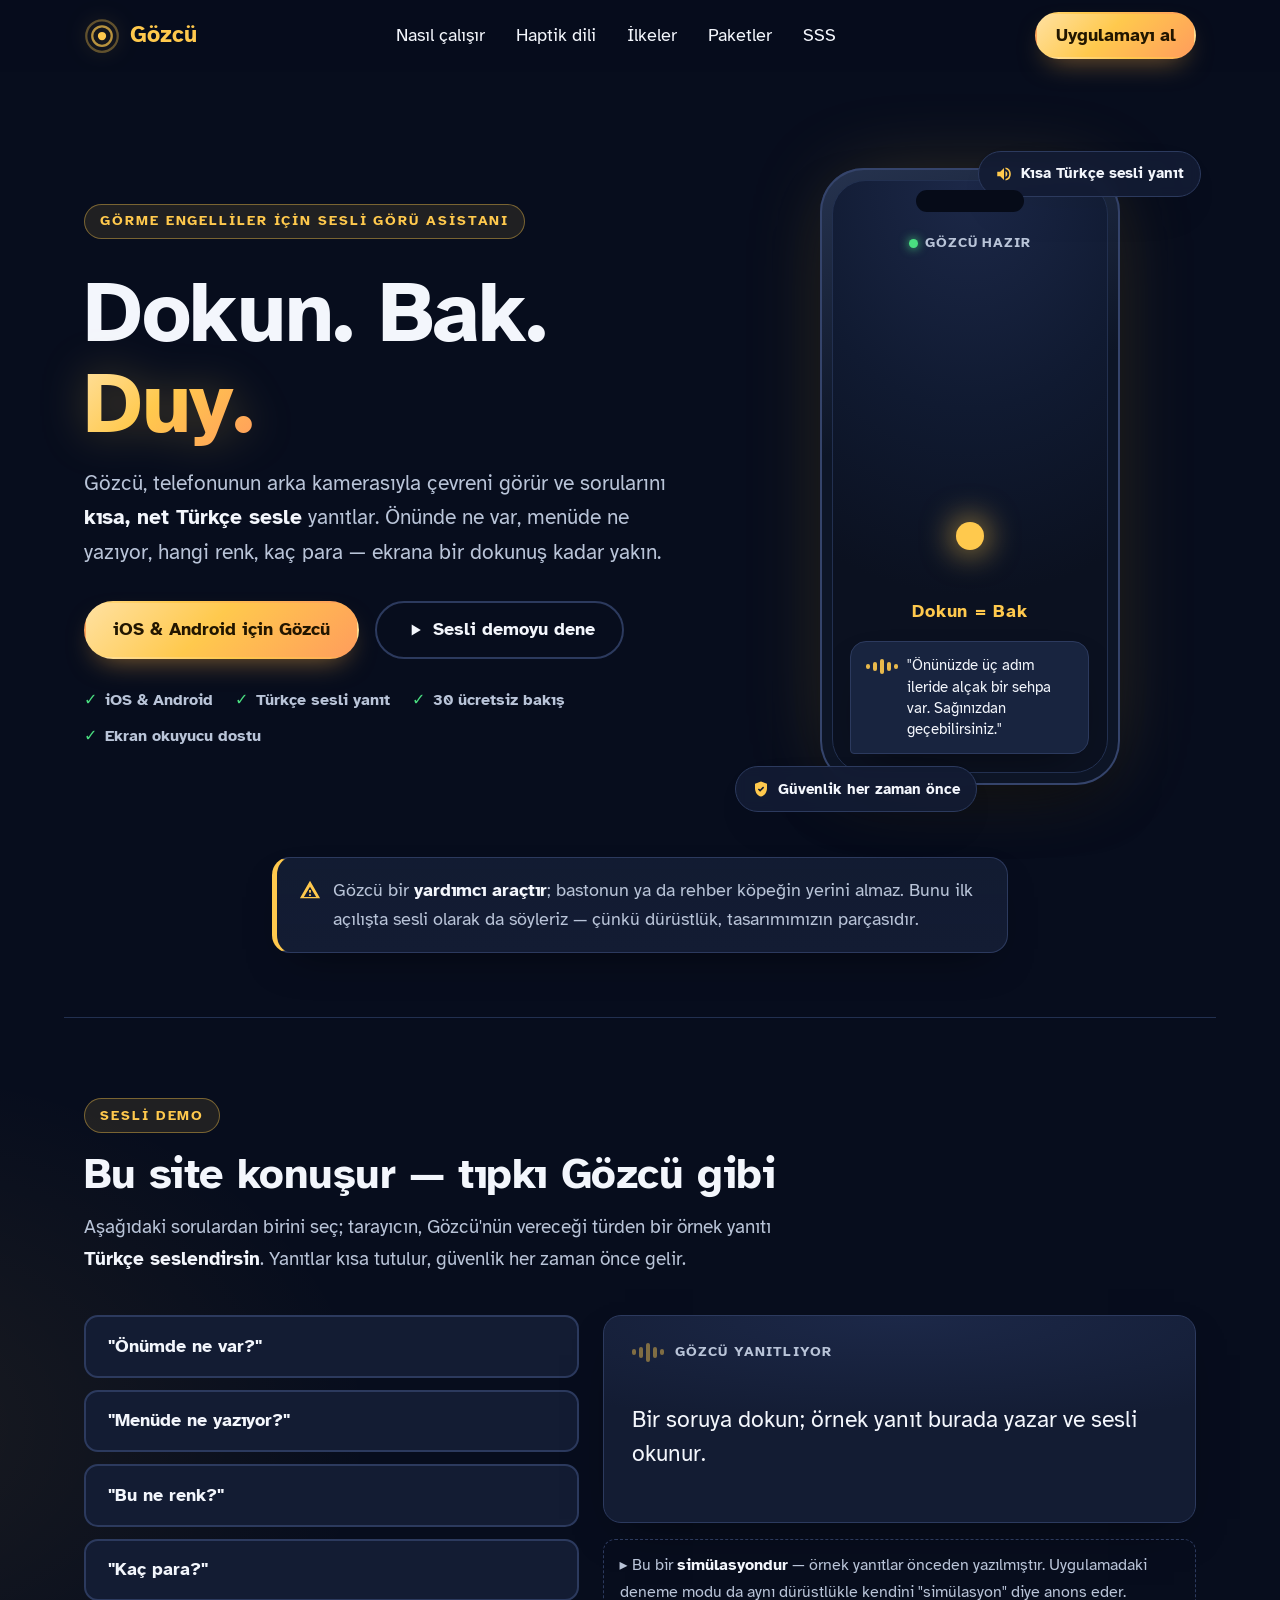
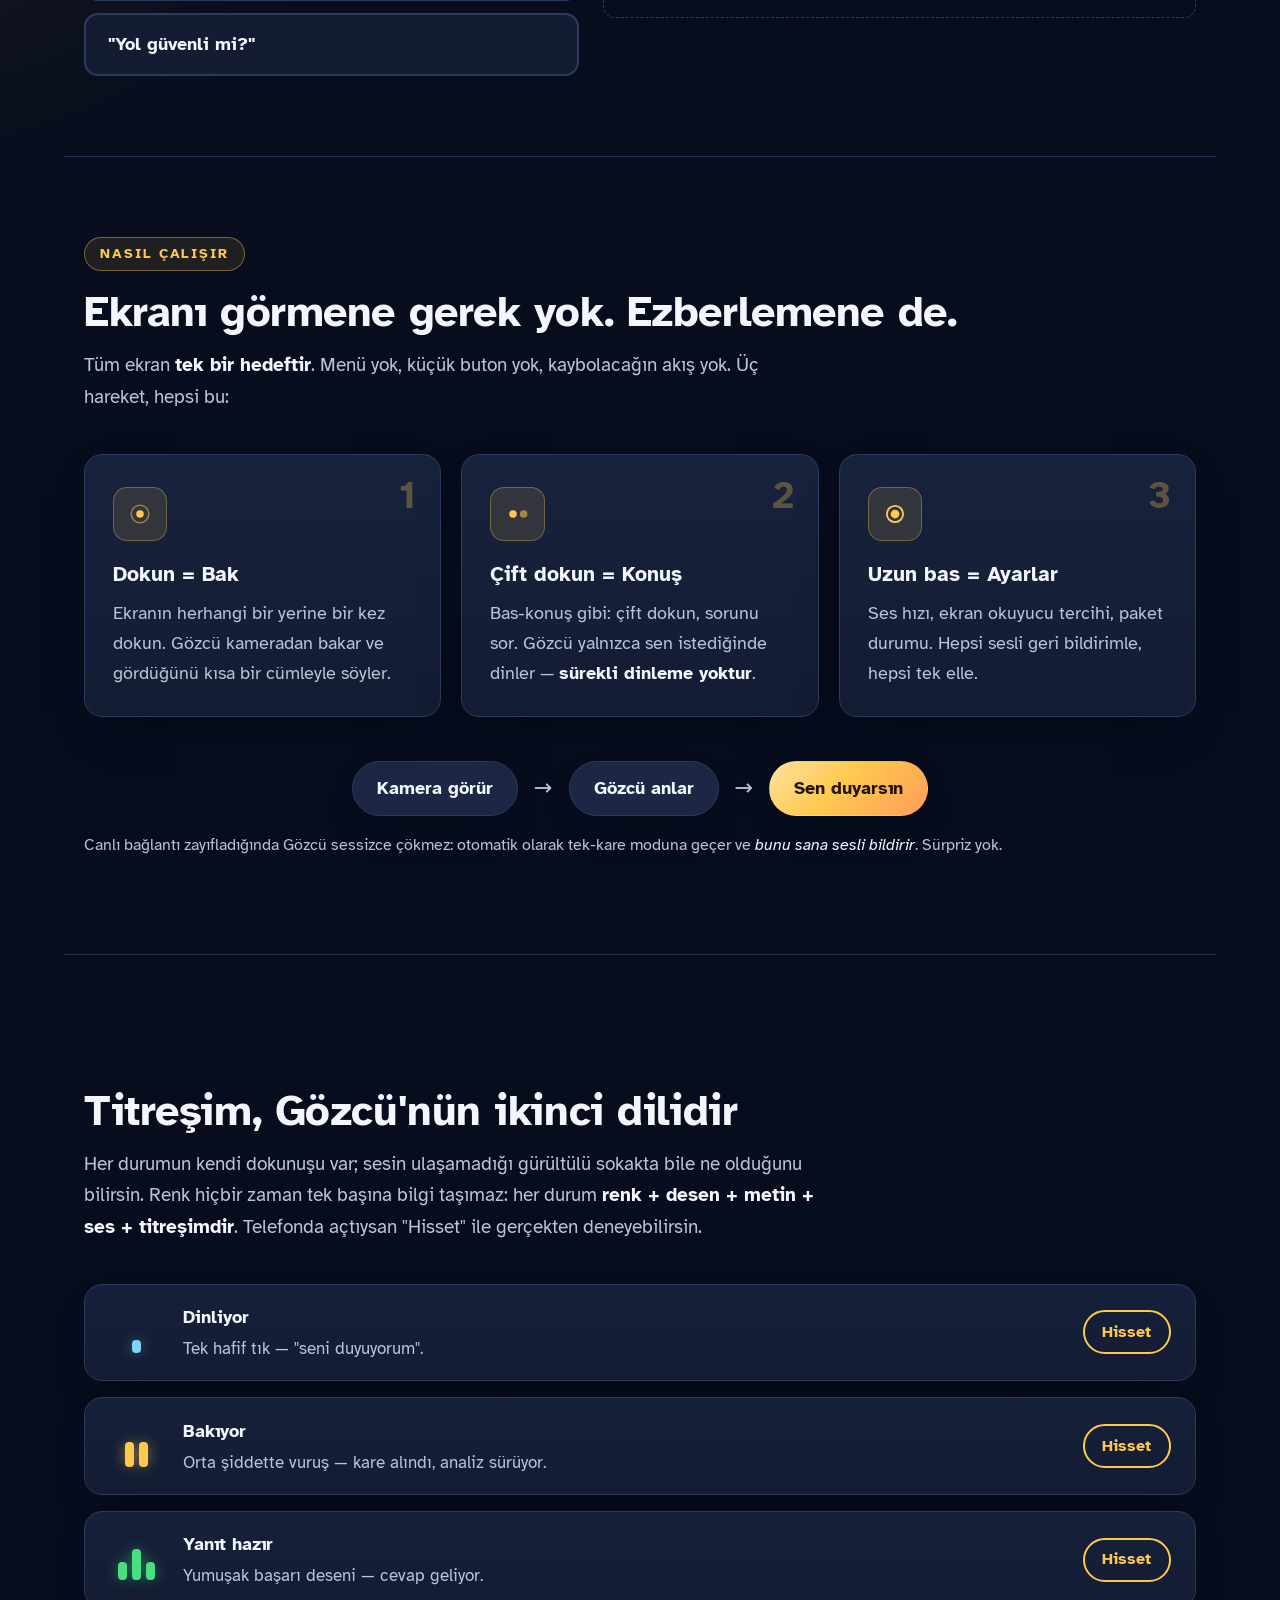
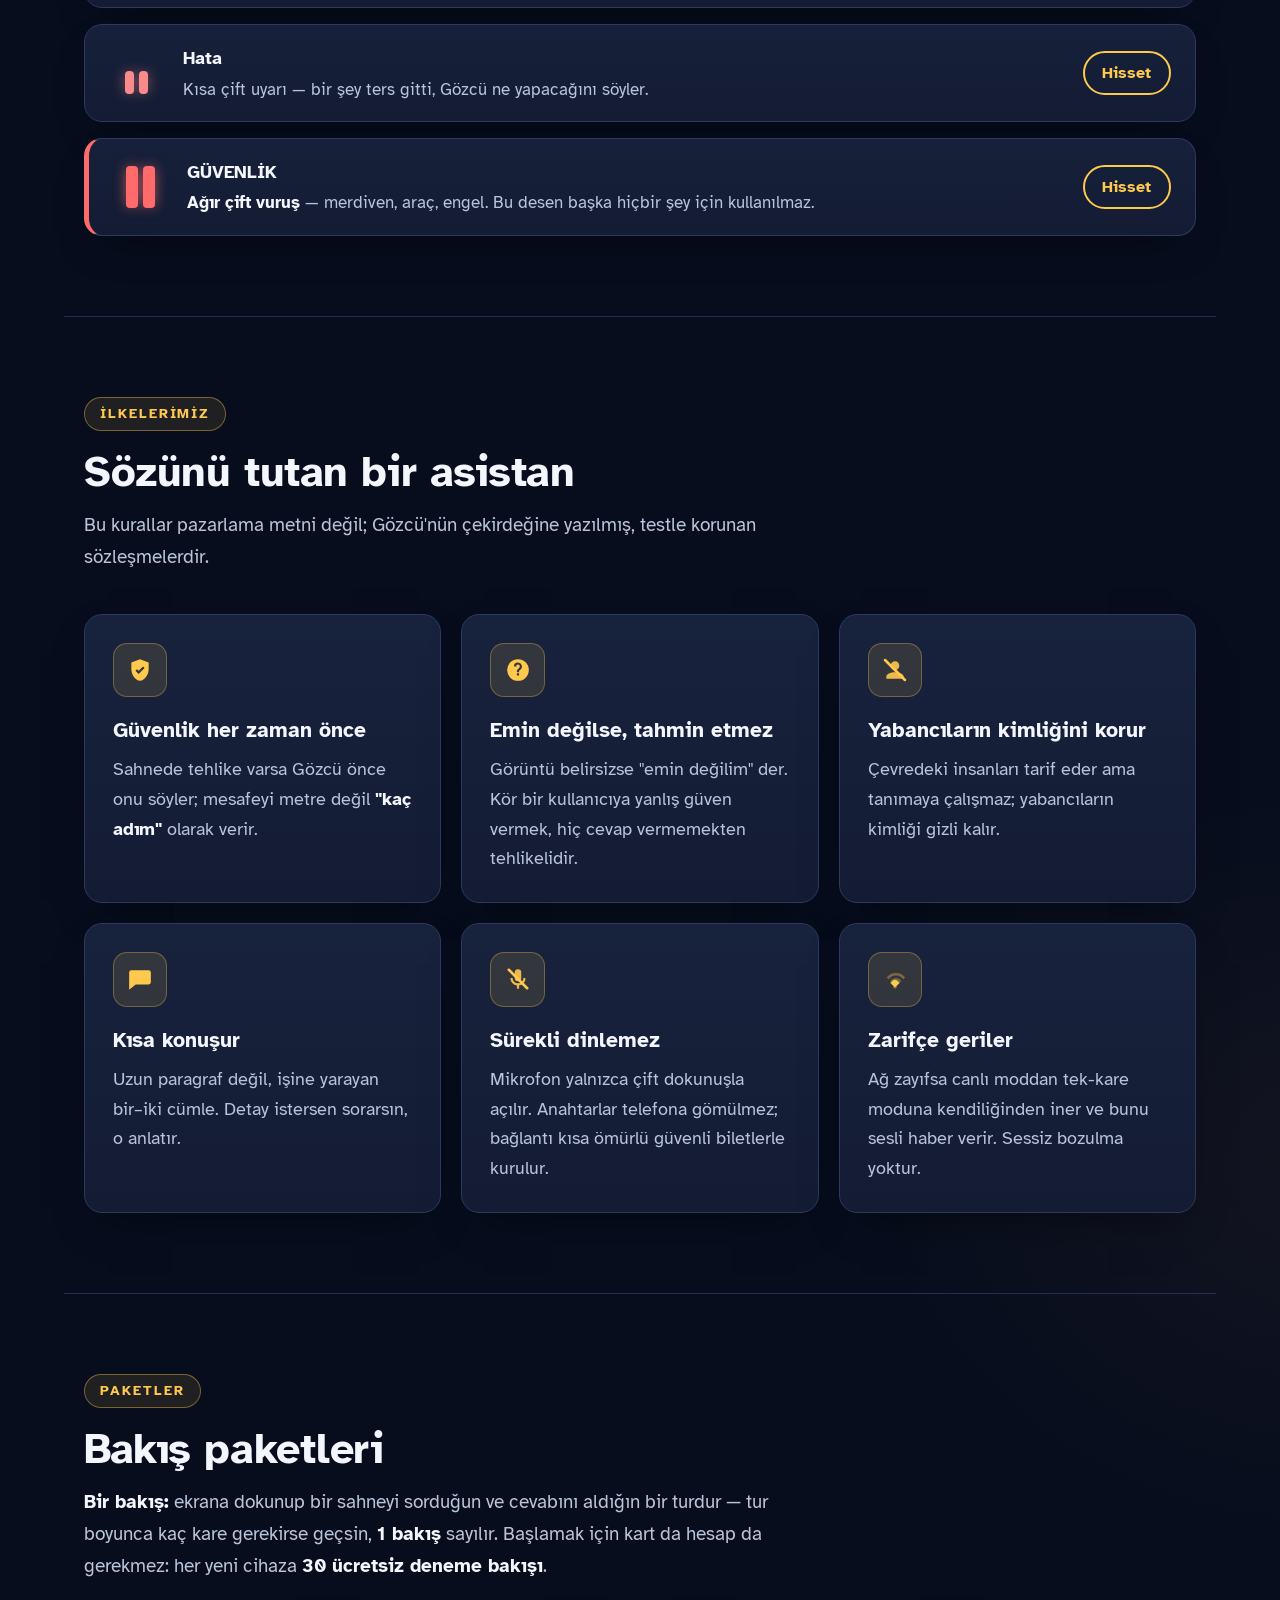
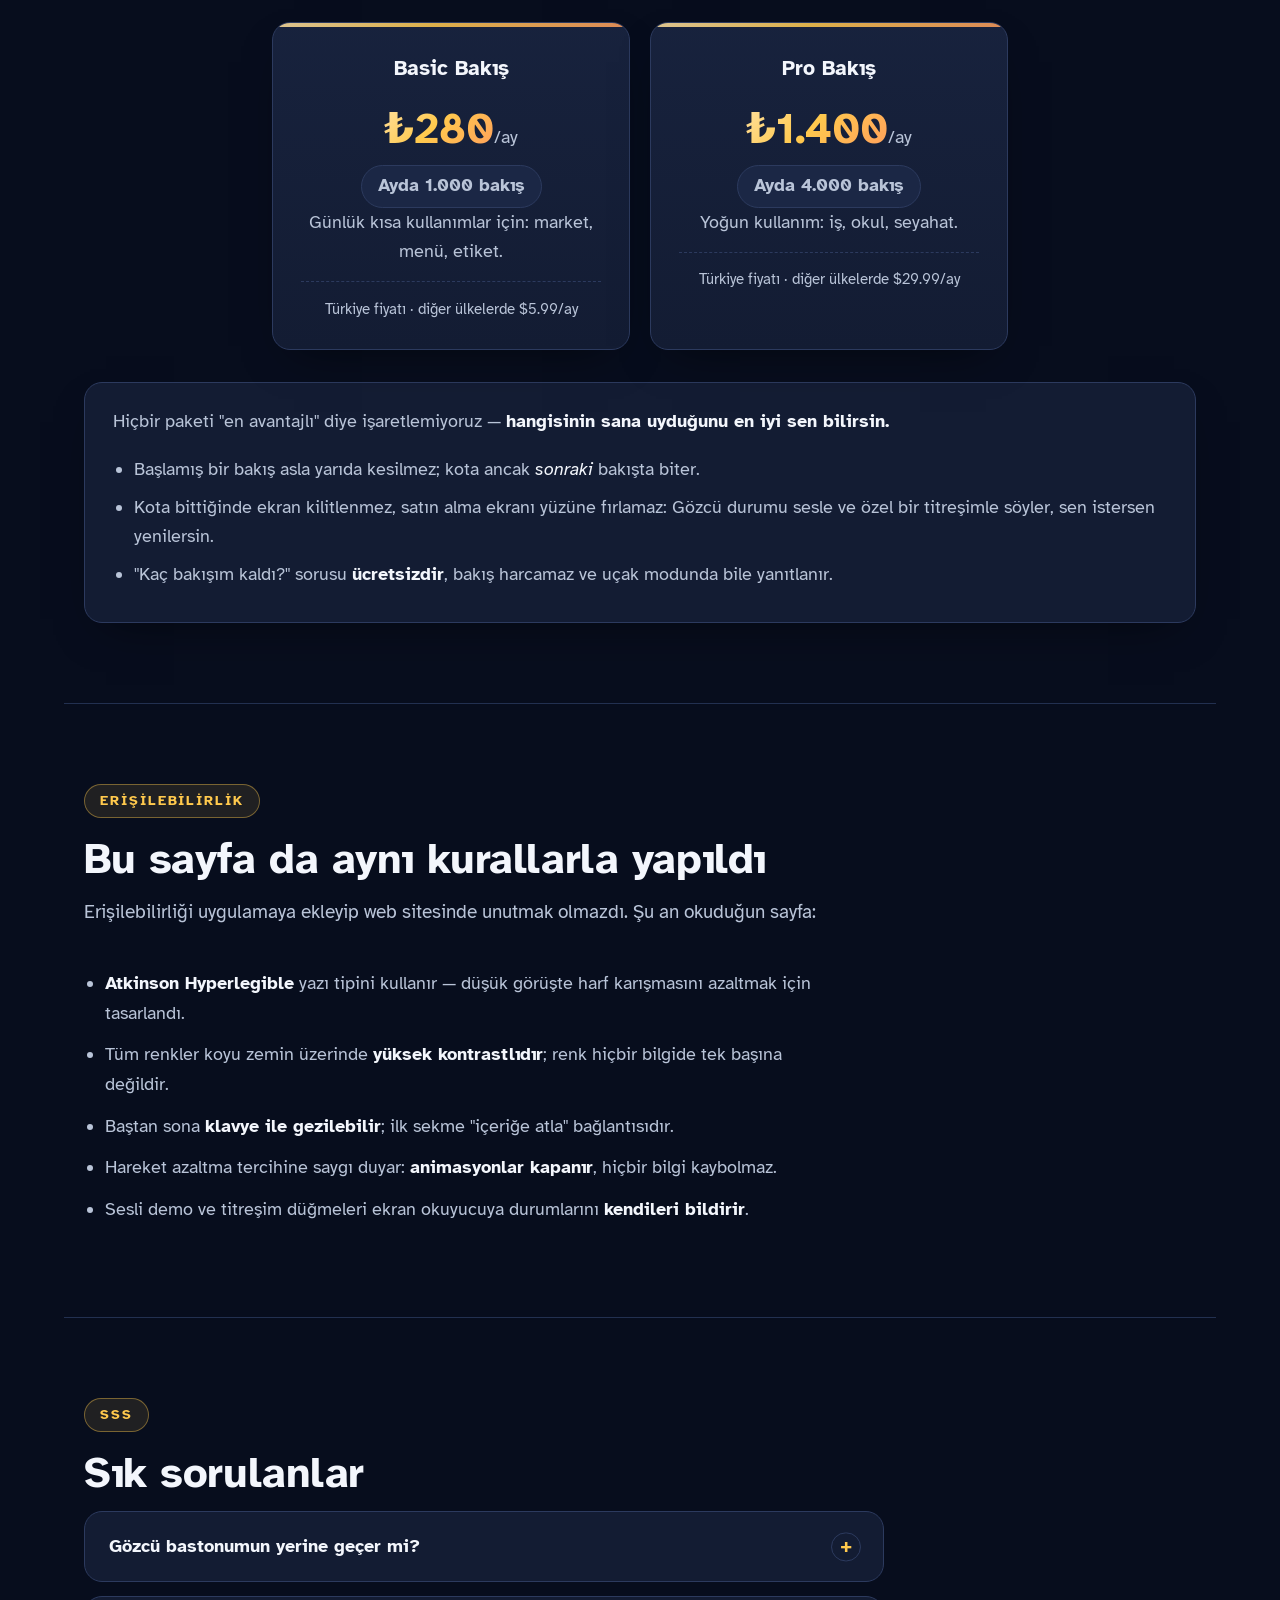
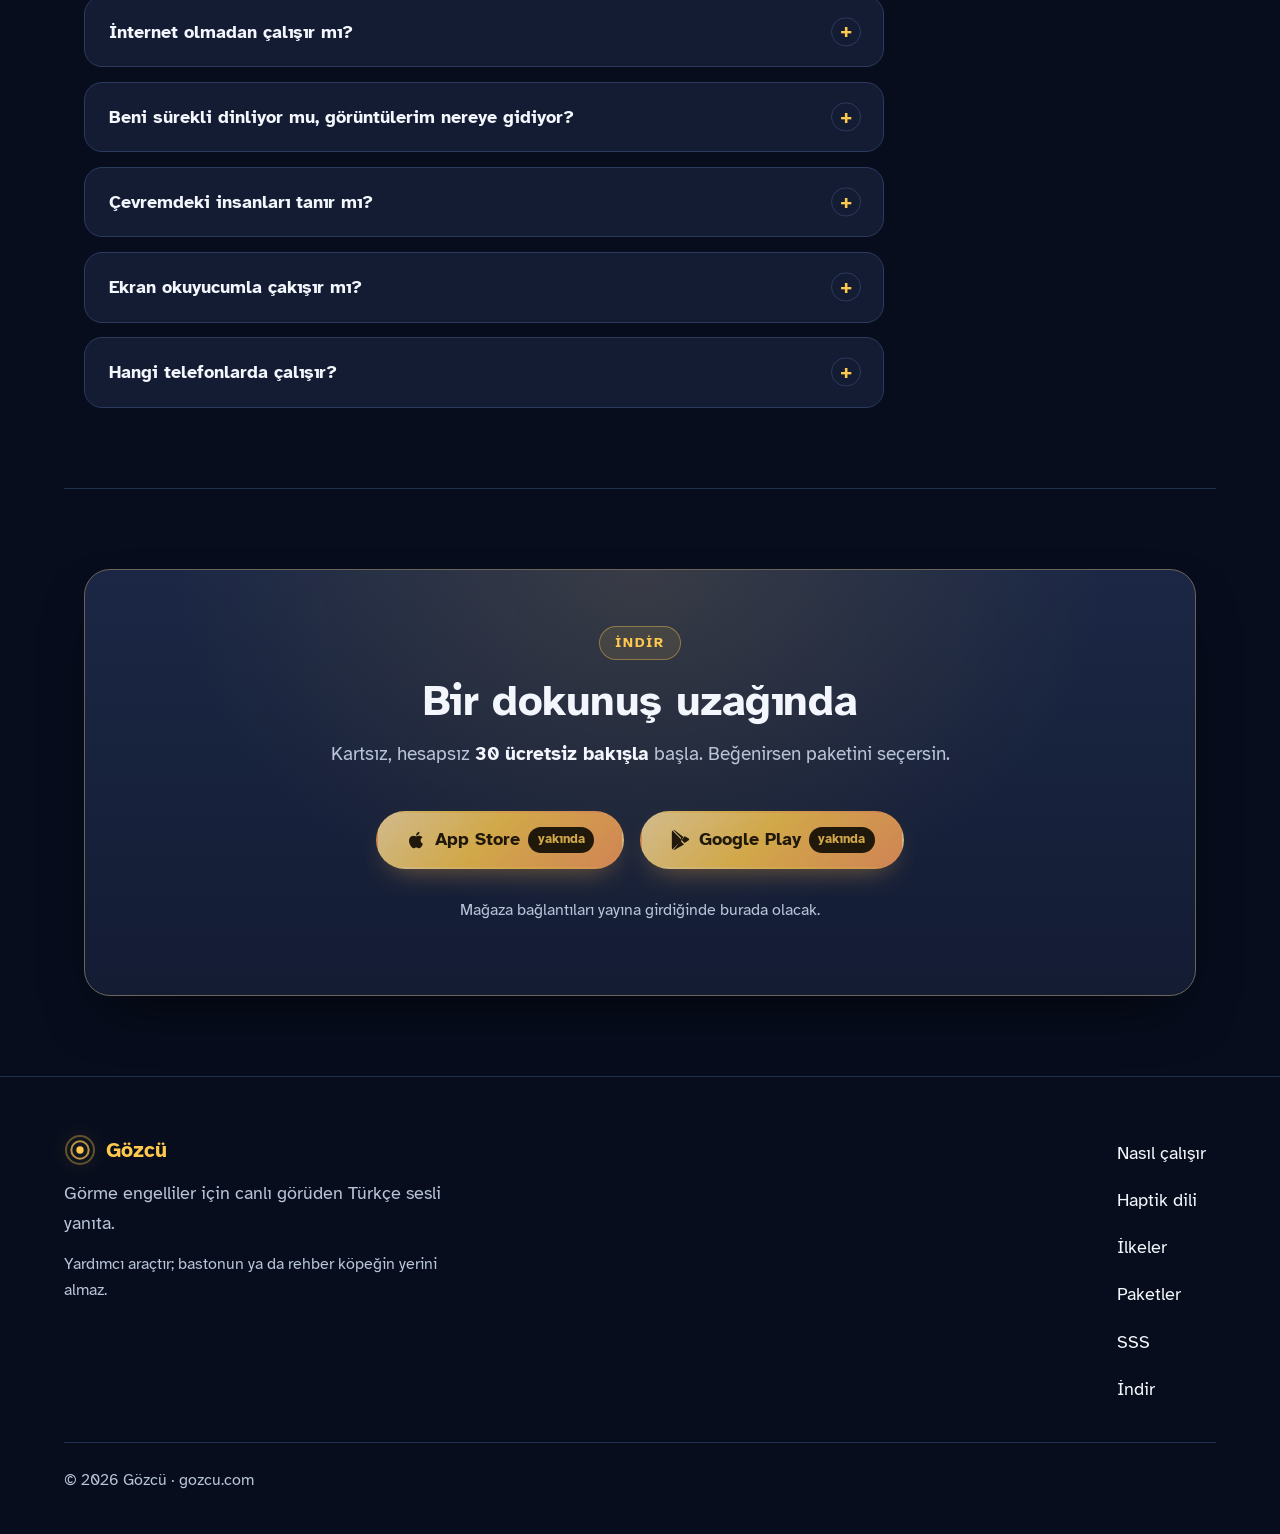
==== commit b2a20c1a: "Paketleri güncelle: iki paket, Türkiye için TL fiyatlandırma - Standart Bakış kaldırıldı; Basic Bakı" ====
--- a/index.html
+++ b/index.html
@@ -309,24 +309,20 @@
         tur boyunca kaç kare gerekirse geçsin, <strong>1 bakış</strong> sayılır.
         Başlamak için kart da hesap da gerekmez: her yeni cihaza <strong>30 ücretsiz deneme bakışı</strong>.
       </p>
-      <div class="cards three pricing">
+      <div class="cards pricing">
         <article class="card price-card reveal">
-          <h3>Başlangıç Bakış</h3>
-          <p class="price"><span class="amount">$5.99</span><span class="per">/ay</span></p>
+          <h3>Basic Bakış</h3>
+          <p class="price"><span class="amount">₺280</span><span class="per">/ay</span></p>
           <p class="quota">Ayda 1.000 bakış</p>
           <p>Günlük kısa kullanımlar için: market, menü, etiket.</p>
-        </article>
-        <article class="card price-card reveal">
-          <h3>Standart Bakış</h3>
-          <p class="price"><span class="amount">$11.99</span><span class="per">/ay</span></p>
-          <p class="quota">Ayda 2.000 bakış</p>
-          <p>Gün boyu düzenli kullanım için dengeli paket.</p>
+          <p class="price-alt">Türkiye fiyatı · diğer ülkelerde $5.99/ay</p>
         </article>
         <article class="card price-card reveal">
           <h3>Pro Bakış</h3>
-          <p class="price"><span class="amount">$29.99</span><span class="per">/ay</span></p>
+          <p class="price"><span class="amount">₺1.400</span><span class="per">/ay</span></p>
           <p class="quota">Ayda 4.000 bakış</p>
           <p>Yoğun kullanım: iş, okul, seyahat.</p>
+          <p class="price-alt">Türkiye fiyatı · diğer ülkelerde $29.99/ay</p>
         </article>
       </div>
       <div class="pricing-notes reveal">
--- a/assets/style.css
+++ b/assets/style.css
@@ -655,7 +655,18 @@
 .swatch.safety    { color: var(--safety); }    .swatch.safety i { height: 100%; width: 12px; }
 
 /* ── Paketler ────────────────────────────────────── */
+.cards.pricing {
+  grid-template-columns: repeat(auto-fit, minmax(16rem, 1fr));
+  max-width: 46rem;
+  margin-inline: auto;
+}
 .price-card { text-align: center; overflow: hidden; }
+.card .price-alt {
+  margin-top: 0.9rem;
+  padding-top: 0.9rem;
+  border-top: 1px dashed var(--line);
+  font-size: 0.92rem;
+}
 .price-card::before {
   content: "";
   position: absolute;
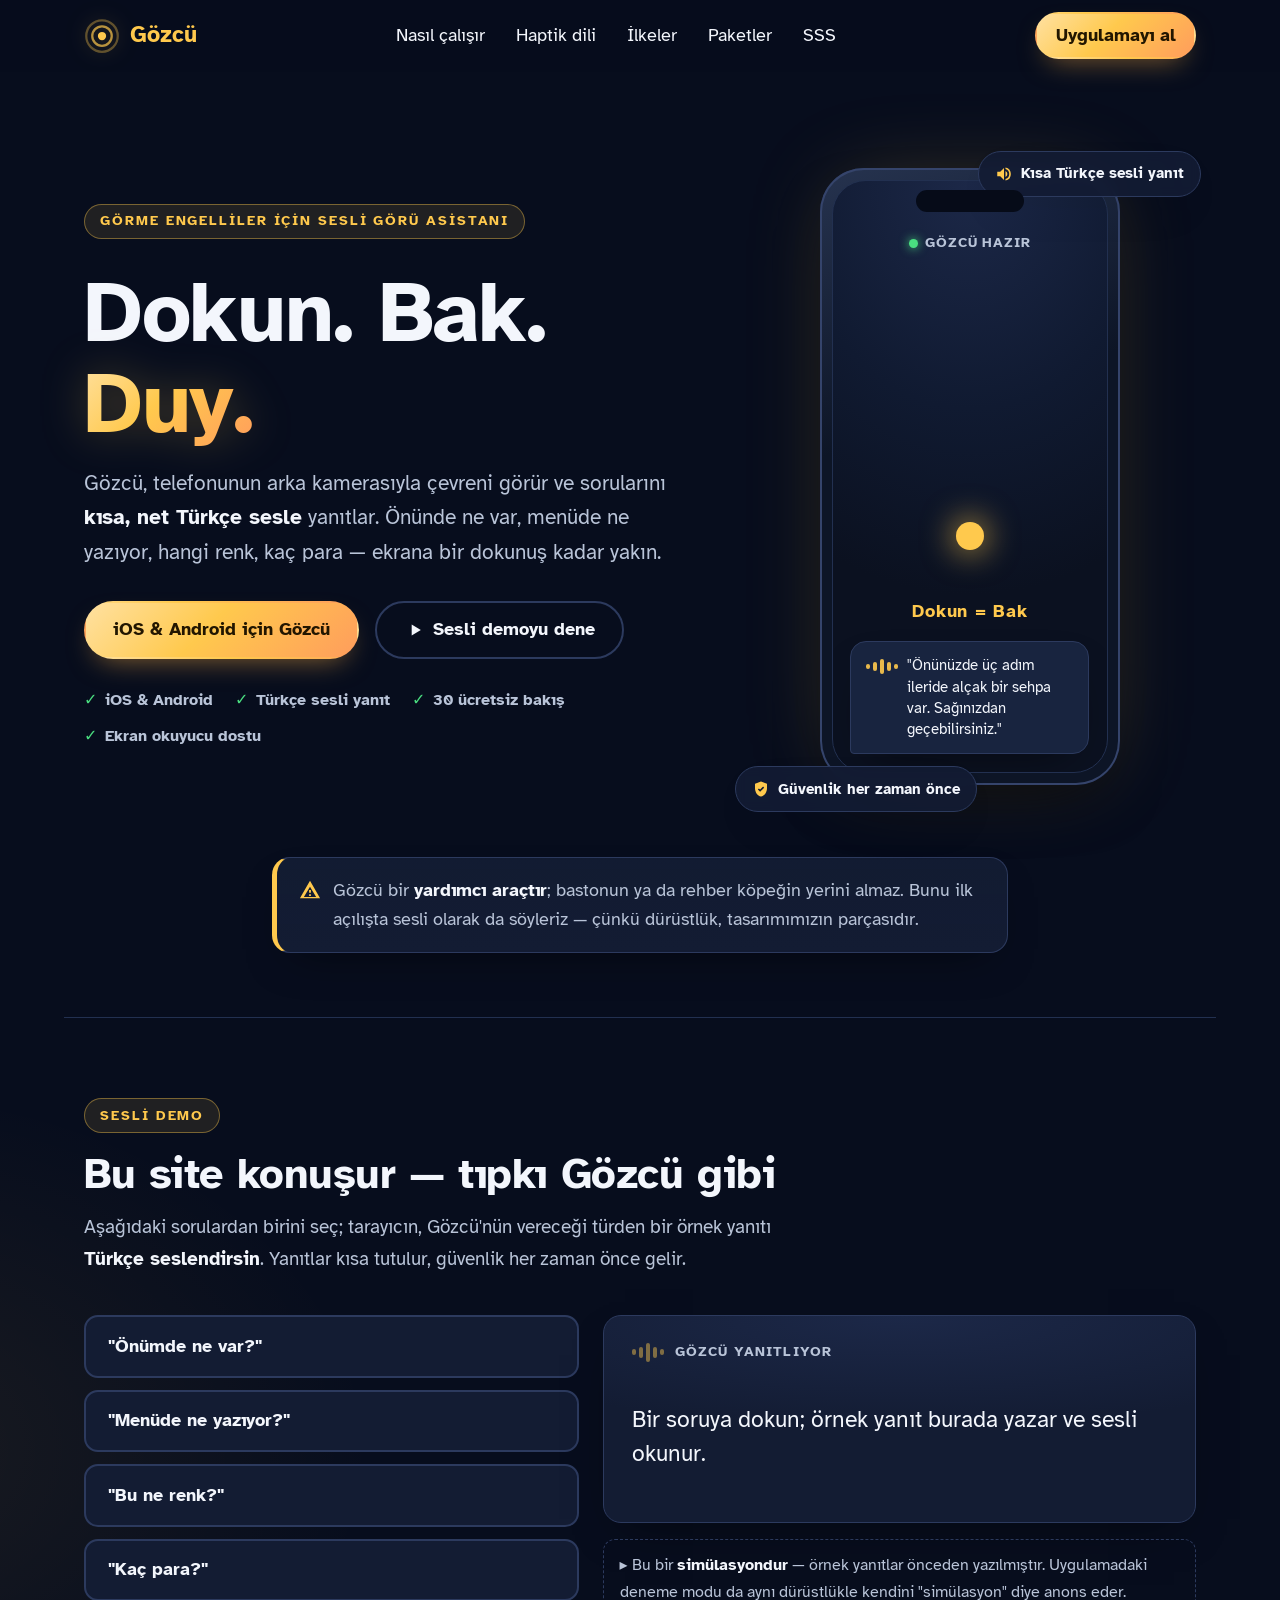
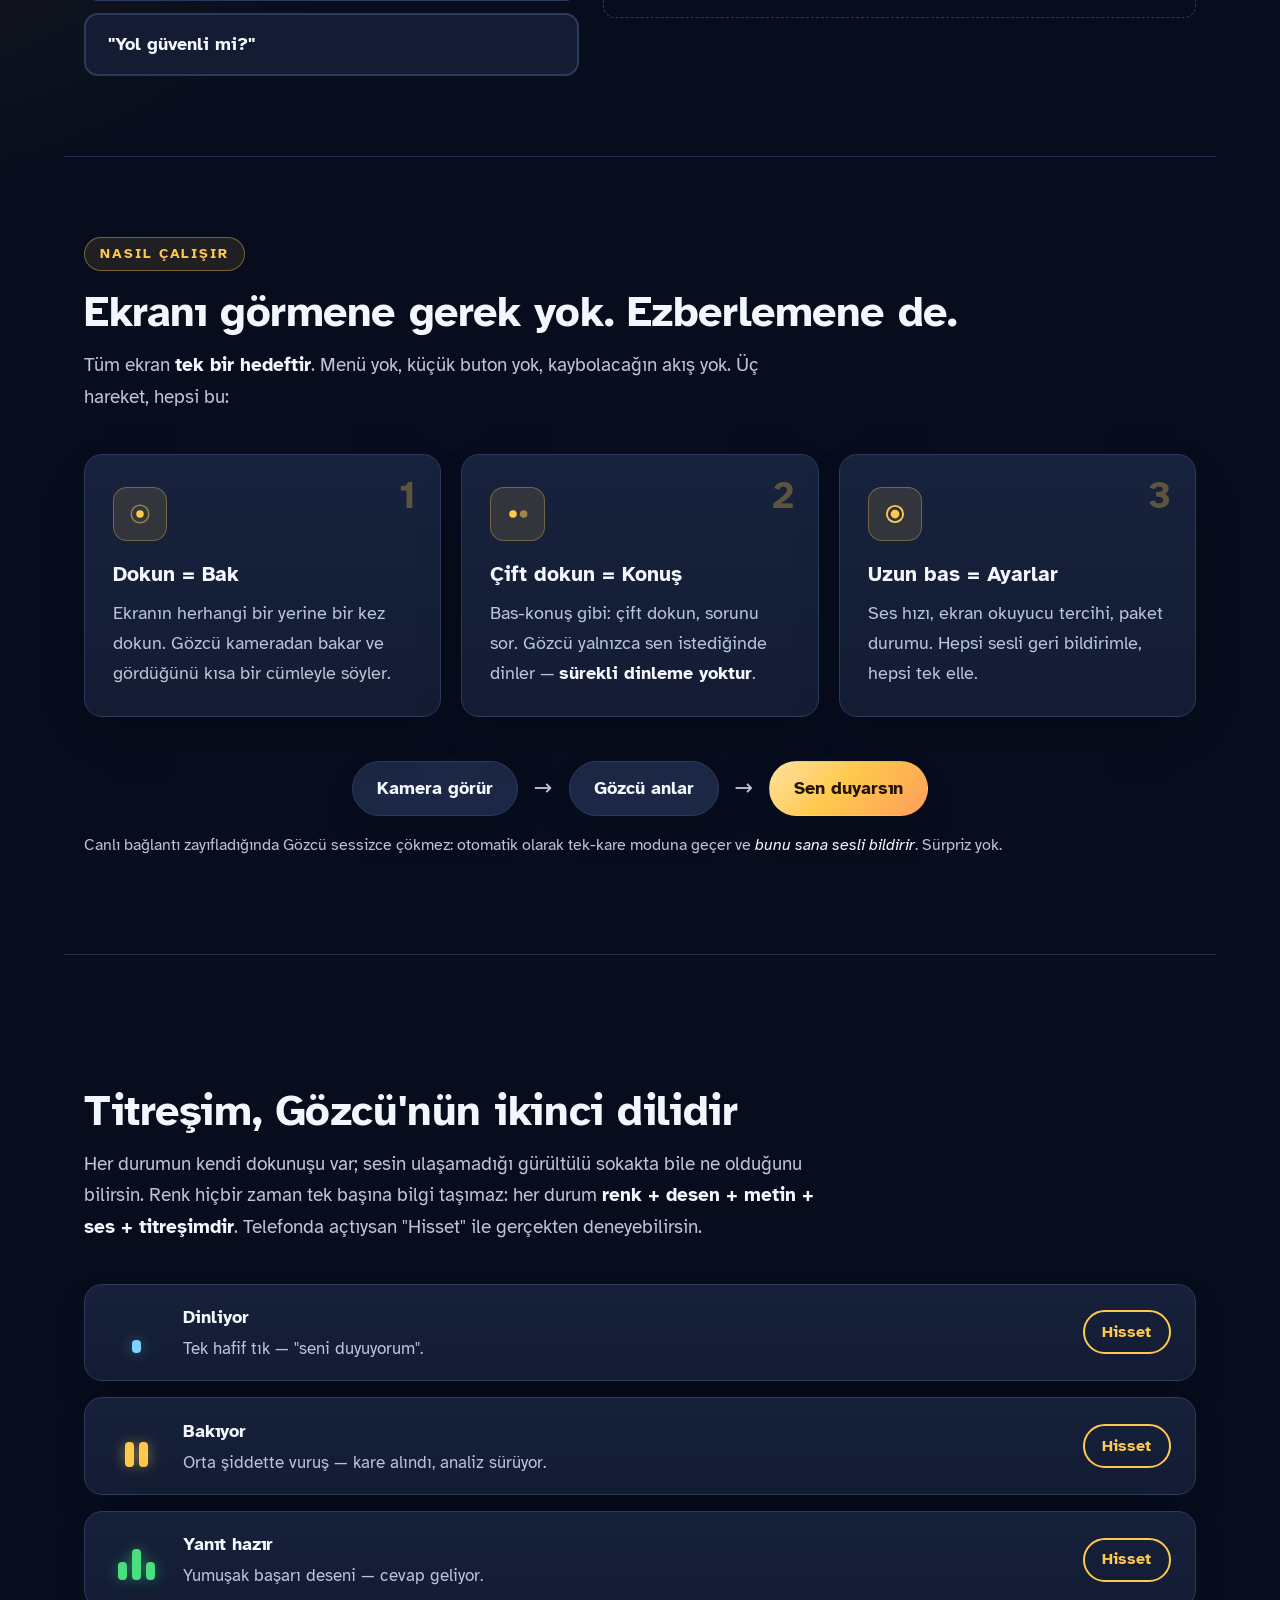
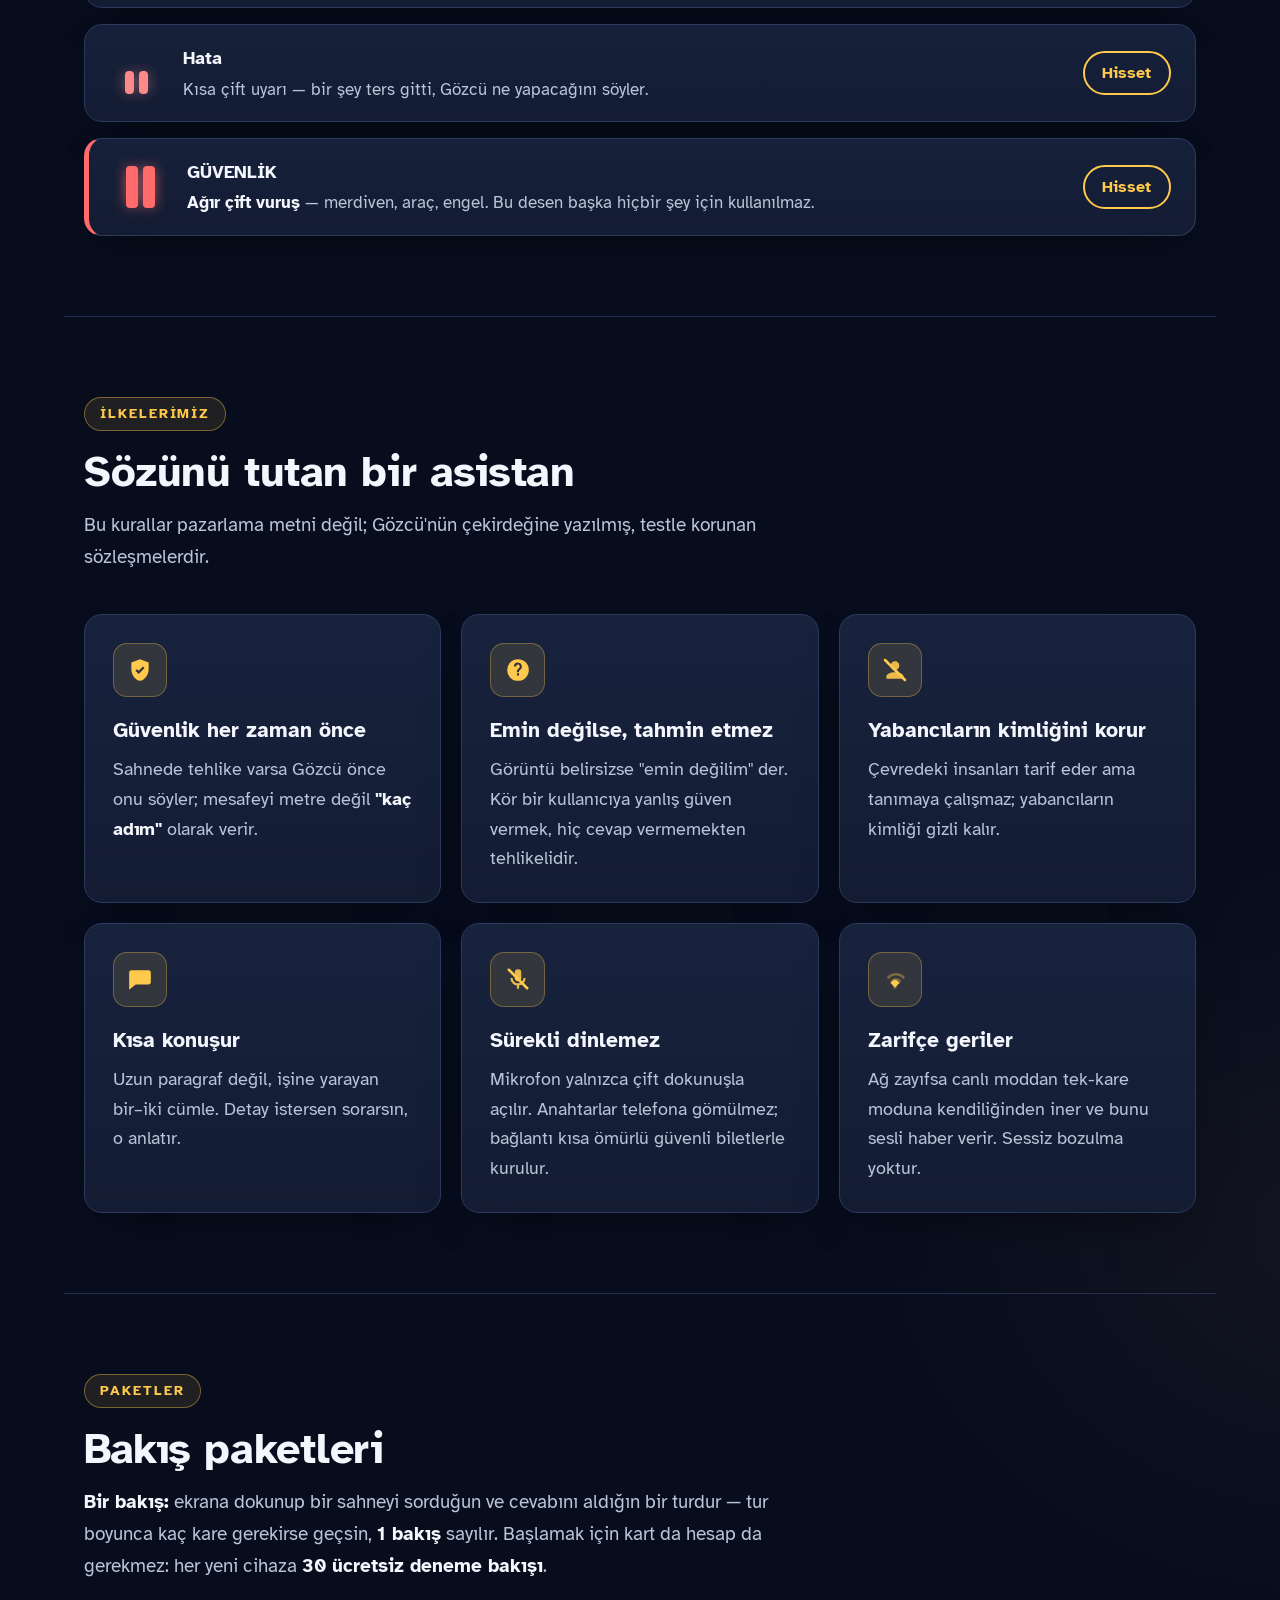
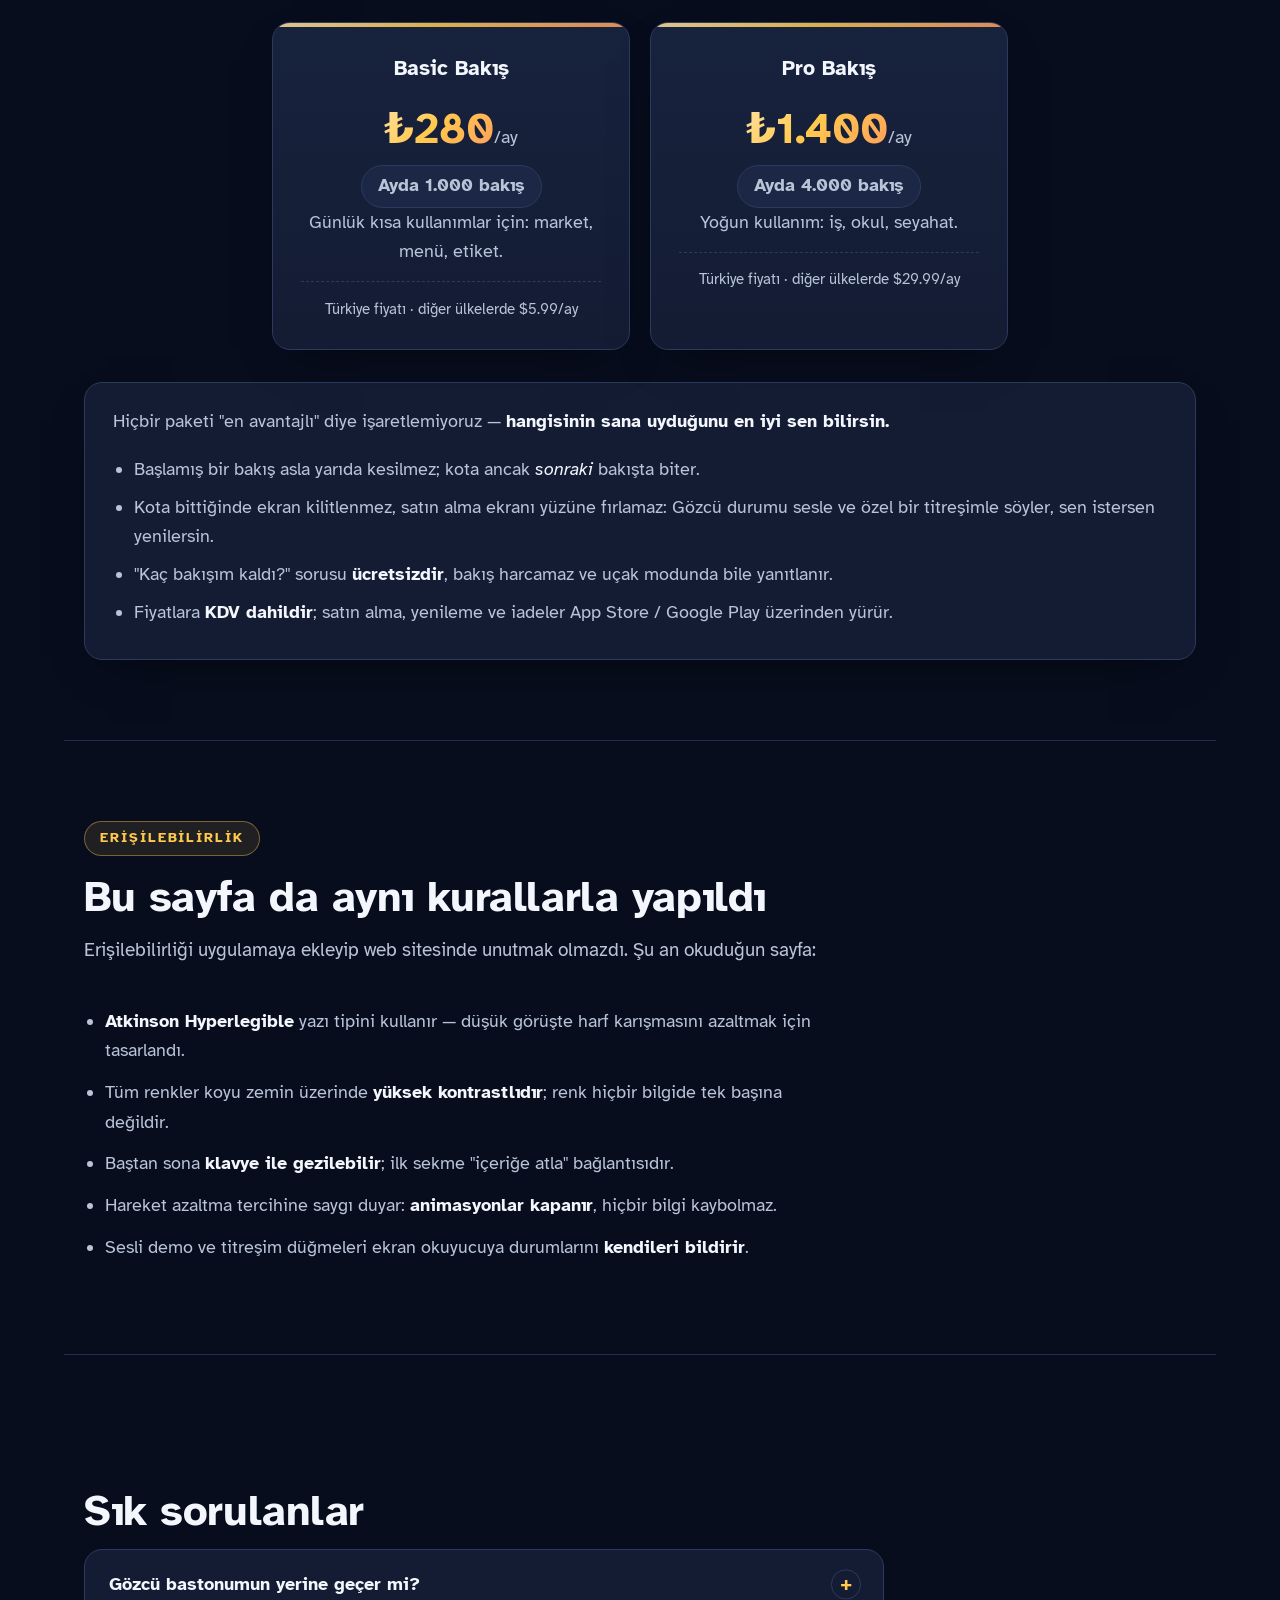
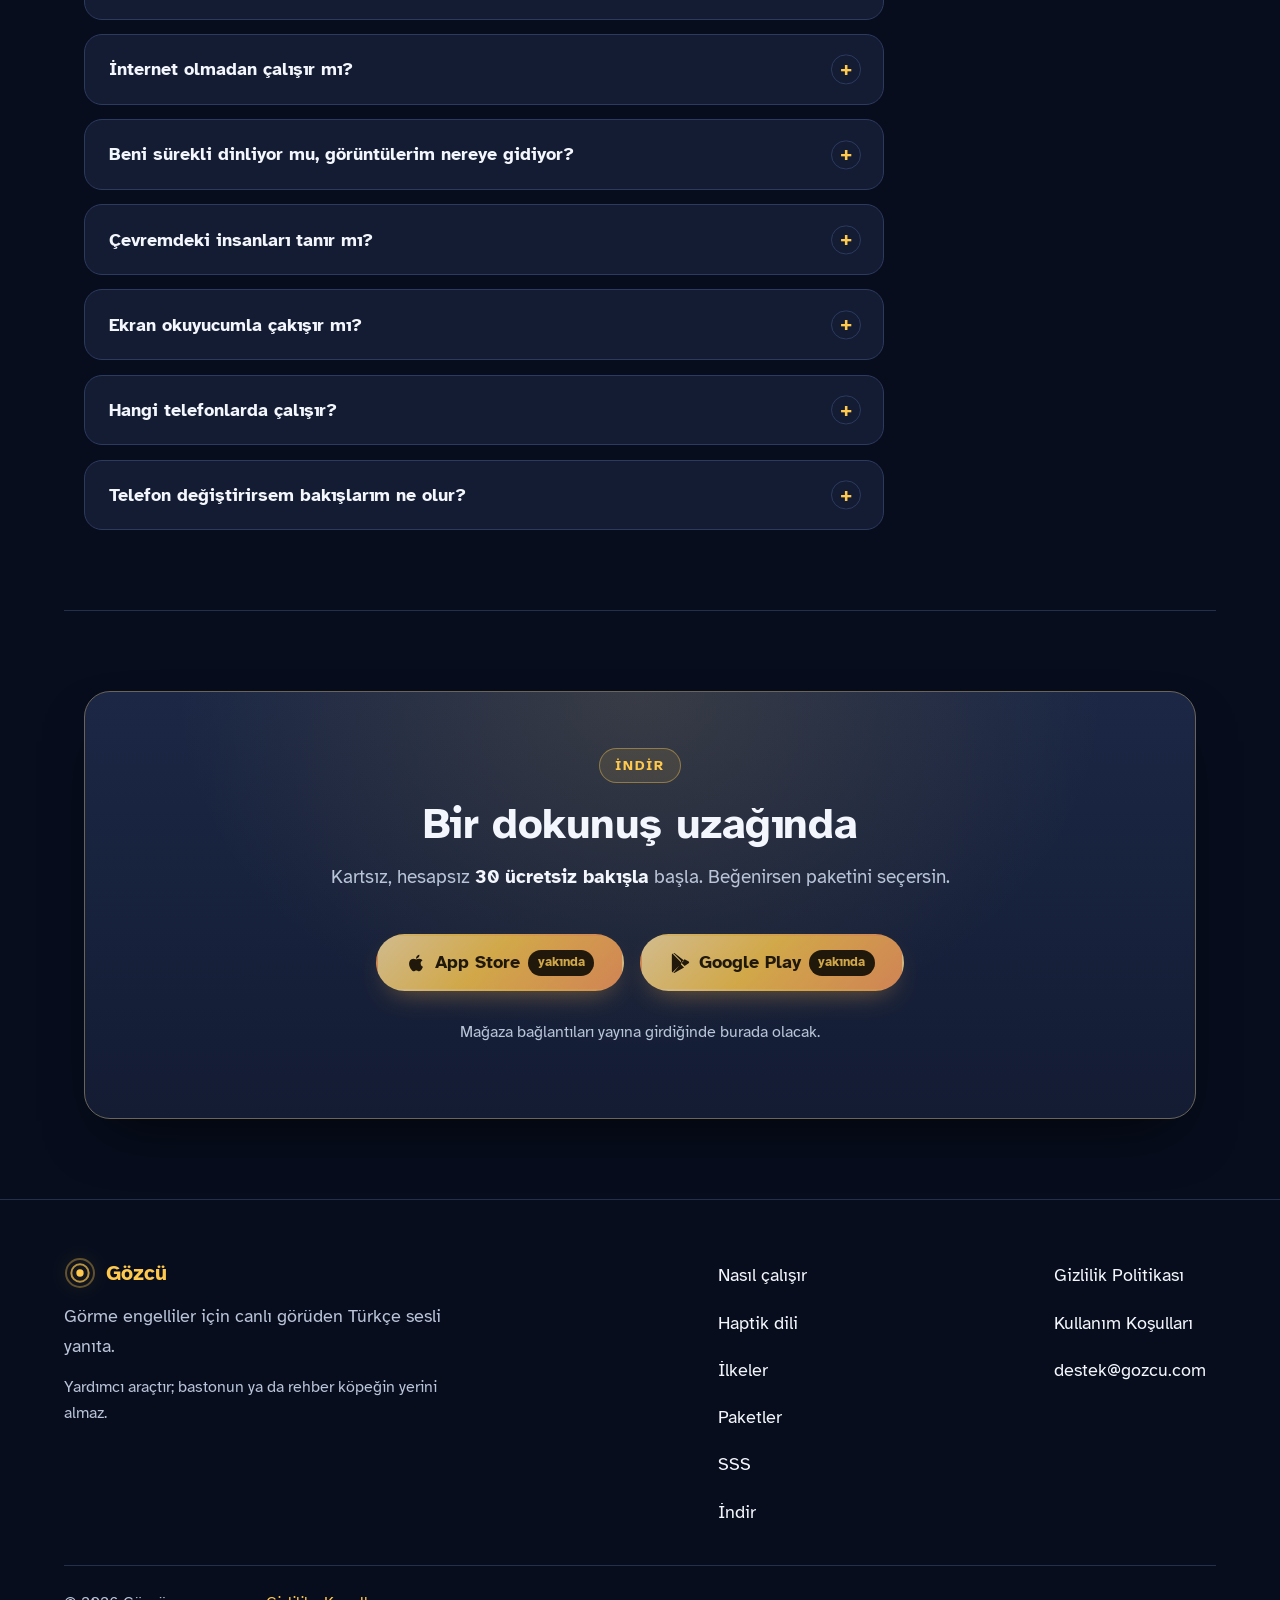
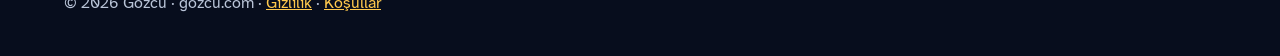
==== commit 75b31496: "Yayın öncesi eksikleri tamamla: hukuki sayfalar, iletişim, og:image, 404, sitemap - gizlilik.html: K" ====
--- a/index.html
+++ b/index.html
@@ -8,6 +8,15 @@
   <meta property="og:title" content="Gözcü — Dokun. Bak. Duy." />
   <meta property="og:description" content="Telefonunu kaldır, ekrana dokun: Gözcü çevreni görür ve kısa Türkçe sesle anlatır." />
   <meta property="og:type" content="website" />
+  <meta property="og:url" content="https://gozcu.com/" />
+  <meta property="og:image" content="https://gozcu.com/assets/og.png" />
+  <meta property="og:image:width" content="1200" />
+  <meta property="og:image:height" content="630" />
+  <meta property="og:locale" content="tr_TR" />
+  <meta name="twitter:card" content="summary_large_image" />
+  <meta name="twitter:title" content="Gözcü — Dokun. Bak. Duy." />
+  <meta name="twitter:description" content="Telefonunu kaldır, ekrana dokun: Gözcü çevreni görür ve kısa Türkçe sesle anlatır." />
+  <meta name="twitter:image" content="https://gozcu.com/assets/og.png" />
   <meta name="theme-color" content="#070d1d" />
   <link rel="icon" type="image/svg+xml" href="assets/favicon.svg" />
   <link rel="preconnect" href="https://fonts.googleapis.com" />
@@ -333,6 +342,7 @@
           <li>Başlamış bir bakış asla yarıda kesilmez; kota ancak <em>sonraki</em> bakışta biter.</li>
           <li>Kota bittiğinde ekran kilitlenmez, satın alma ekranı yüzüne fırlamaz: Gözcü durumu sesle ve özel bir titreşimle söyler, sen istersen yenilersin.</li>
           <li>"Kaç bakışım kaldı?" sorusu <strong>ücretsizdir</strong>, bakış harcamaz ve uçak modunda bile yanıtlanır.</li>
+          <li>Fiyatlara <strong>KDV dahildir</strong>; satın alma, yenileme ve iadeler App Store / Google Play üzerinden yürür.</li>
         </ul>
       </div>
     </section>
@@ -382,6 +392,11 @@
         <details class="reveal">
           <summary>Hangi telefonlarda çalışır?</summary>
           <p>iOS ve Android'de çalışır. Arka kameralı ve titreşim motoru olan güncel bir telefon yeterlidir.</p>
+        </details>
+        <details class="reveal">
+          <summary>Telefon değiştirirsem bakışlarım ne olur?</summary>
+          <p>Paketin telefona değil, App Store / Google Play hesabına bağlıdır: yeni telefonda uygulamayı indirip
+          Ayarlar'dan "Satın alımı geri yükle" demen yeterli. 30 ücretsiz deneme bakışı ise cihaza özeldir ve taşınmaz.</p>
         </details>
       </div>
     </section>
@@ -429,8 +444,13 @@
         <a href="#sss">SSS</a>
         <a href="#indir">İndir</a>
       </nav>
+      <nav class="footer-nav" aria-label="Hukuki ve iletişim">
+        <a href="/gizlilik">Gizlilik Politikası</a>
+        <a href="/kosullar">Kullanım Koşulları</a>
+        <a href="mailto:destek@gozcu.com">destek@gozcu.com</a>
+      </nav>
     </div>
-    <p class="fineprint">© 2026 Gözcü · gozcu.com</p>
+    <p class="fineprint">© 2026 Gözcü · gozcu.com · <a href="/gizlilik">Gizlilik</a> · <a href="/kosullar">Koşullar</a></p>
   </footer>
 
   <script src="assets/script.js"></script>
--- a/assets/style.css
+++ b/assets/style.css
@@ -820,6 +820,7 @@
   border-radius: 8px;
 }
 .footer-nav a:hover { background: var(--surface-2); text-decoration: underline; }
+.site-footer .fineprint a, .footer-brand p a { color: var(--accent); }
 .site-footer .fineprint {
   max-width: var(--maxw);
   margin: 0 auto;
@@ -827,6 +828,64 @@
   border-top: 1px solid var(--line-soft);
 }
 .honesty-mini { font-size: 1rem; }
+
+/* ── Hukuki sayfalar (gizlilik, koşullar) + 404 ─── */
+.legal {
+  max-width: 46rem;
+  margin: 0 auto;
+  padding: 3rem 1.25rem 5rem;
+}
+.legal h1 { font-size: clamp(2rem, 5vw, 2.8rem); line-height: 1.15; margin: 0.5rem 0 0.5rem; }
+.legal h2 { font-size: 1.45rem; margin: 2.2rem 0 0.6rem; }
+.legal p, .legal li { color: var(--muted); }
+.legal strong, .legal em { color: var(--text); }
+.legal ul { padding-left: 1.3rem; }
+.legal li { margin-bottom: 0.5rem; }
+.legal a { color: var(--accent); }
+.yururluk {
+  font-size: 0.95rem;
+  color: var(--muted);
+  border: 1px dashed var(--line);
+  border-radius: 12px;
+  display: inline-block;
+  padding: 0.4rem 1rem;
+}
+.ozet-kutu {
+  background: var(--surface);
+  border: 1px solid var(--line);
+  border-left: 5px solid var(--accent);
+  border-radius: var(--radius);
+  padding: 1.25rem 1.5rem;
+  margin: 1.5rem 0 0;
+}
+.ozet-kutu h2 { margin-top: 0; font-size: 1.2rem; }
+.ozet-kutu ul { margin: 0; }
+.geri-baglanti {
+  display: inline-flex;
+  align-items: center;
+  gap: 0.4rem;
+  color: var(--text);
+  text-decoration: none;
+  font-weight: 700;
+  padding: 0.5rem 0.9rem;
+  margin-left: -0.9rem;
+  border-radius: 10px;
+}
+.geri-baglanti:hover { background: var(--surface-2); text-decoration: underline; }
+.sayfa-yok {
+  min-height: 70vh;
+  display: grid;
+  place-content: center;
+  text-align: center;
+  padding: 3rem 1.25rem;
+}
+.sayfa-yok h1 { font-size: clamp(2.2rem, 6vw, 3.4rem); margin: 1.5rem 0 0.5rem; }
+.sayfa-yok .kod {
+  font-size: 1rem;
+  letter-spacing: 0.3em;
+  color: var(--accent);
+  font-weight: 700;
+}
 
 /* ── Kaydırma açığa çıkma (yalnızca JS + hareket serbestse) ── */
 .js .reveal {
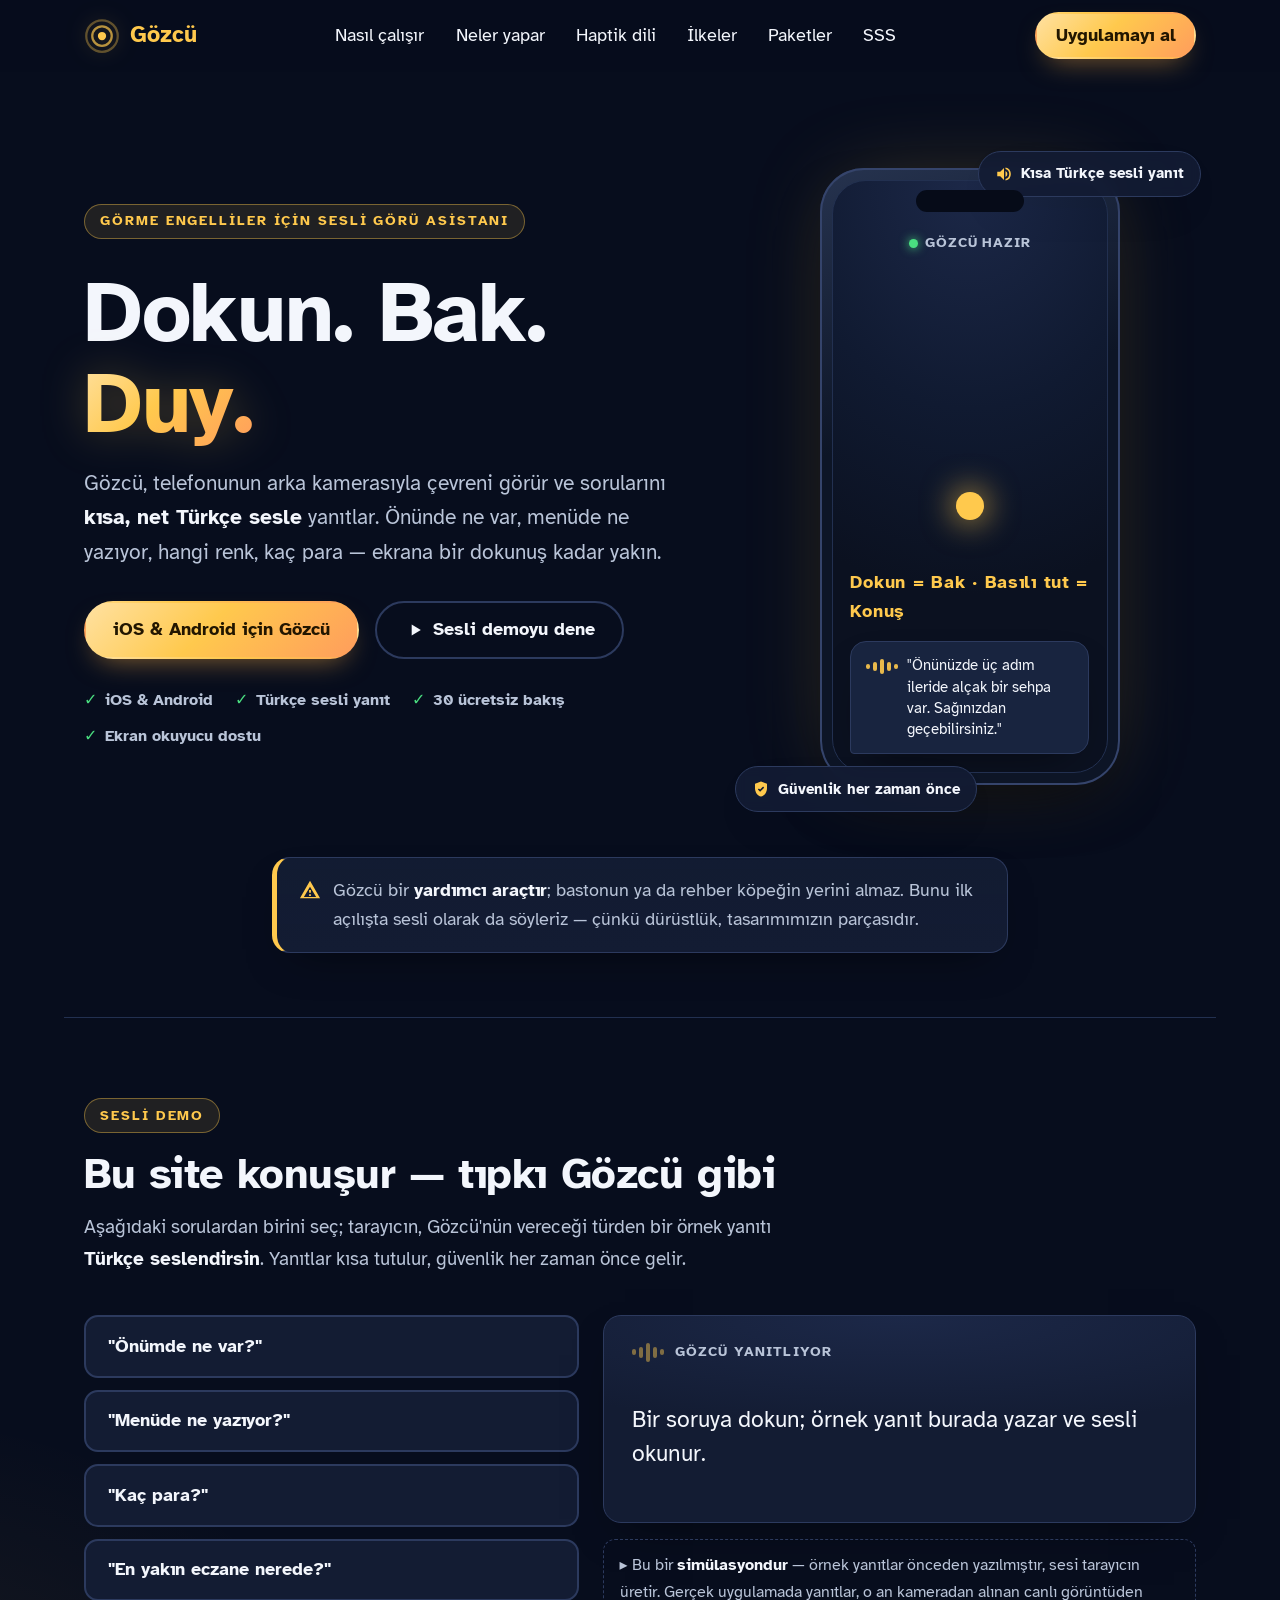
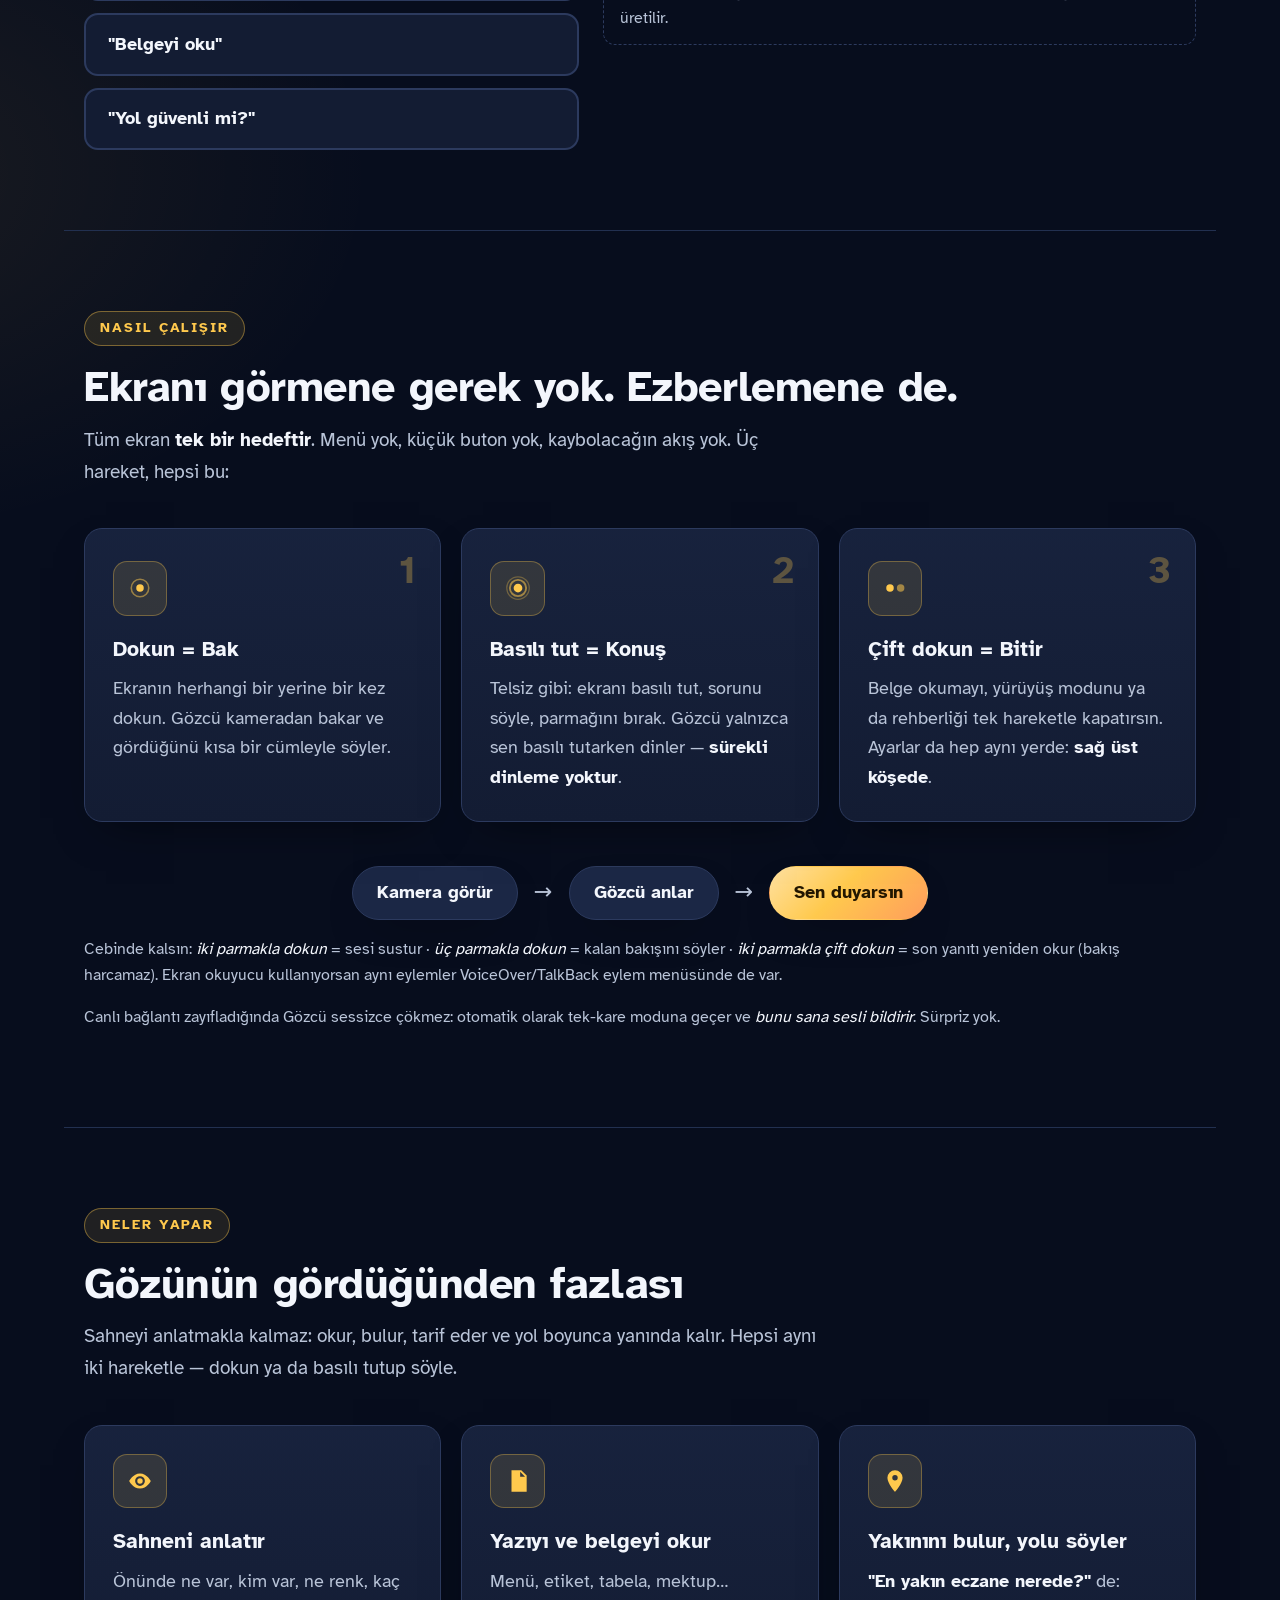
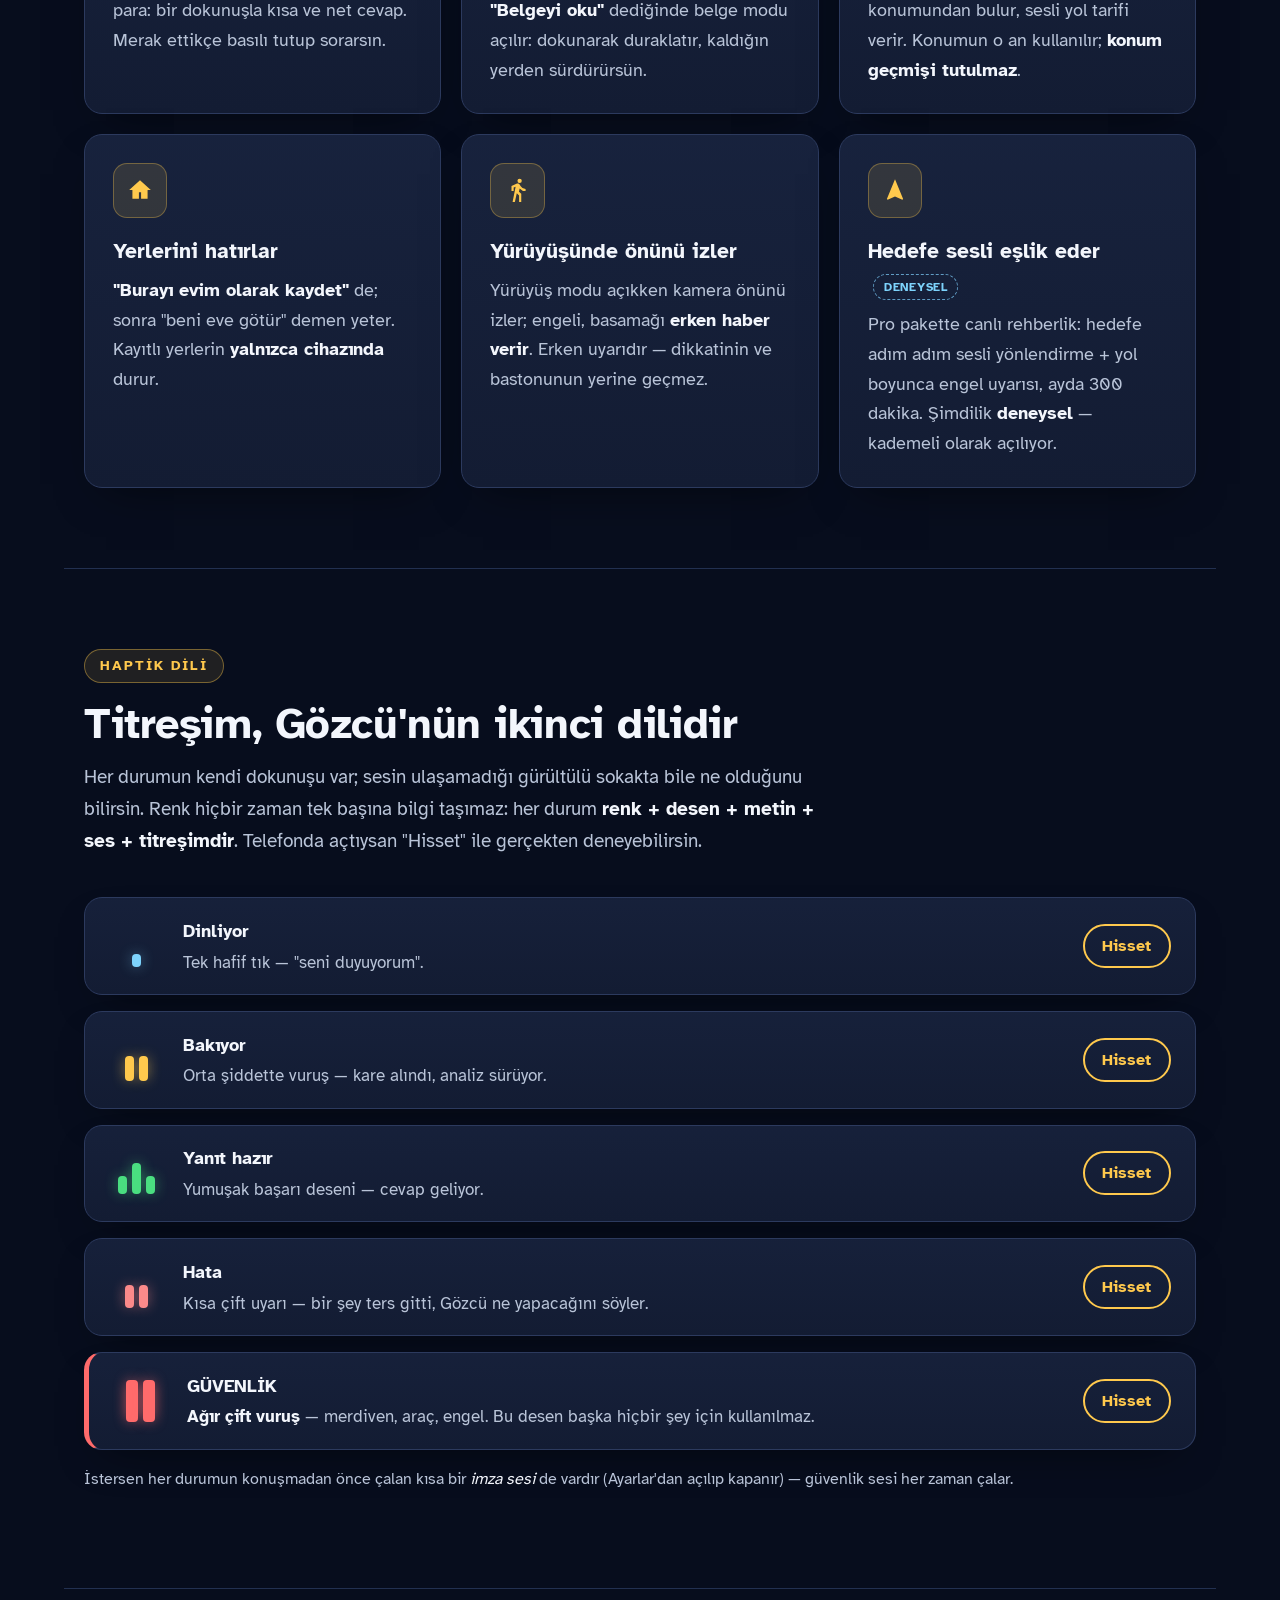
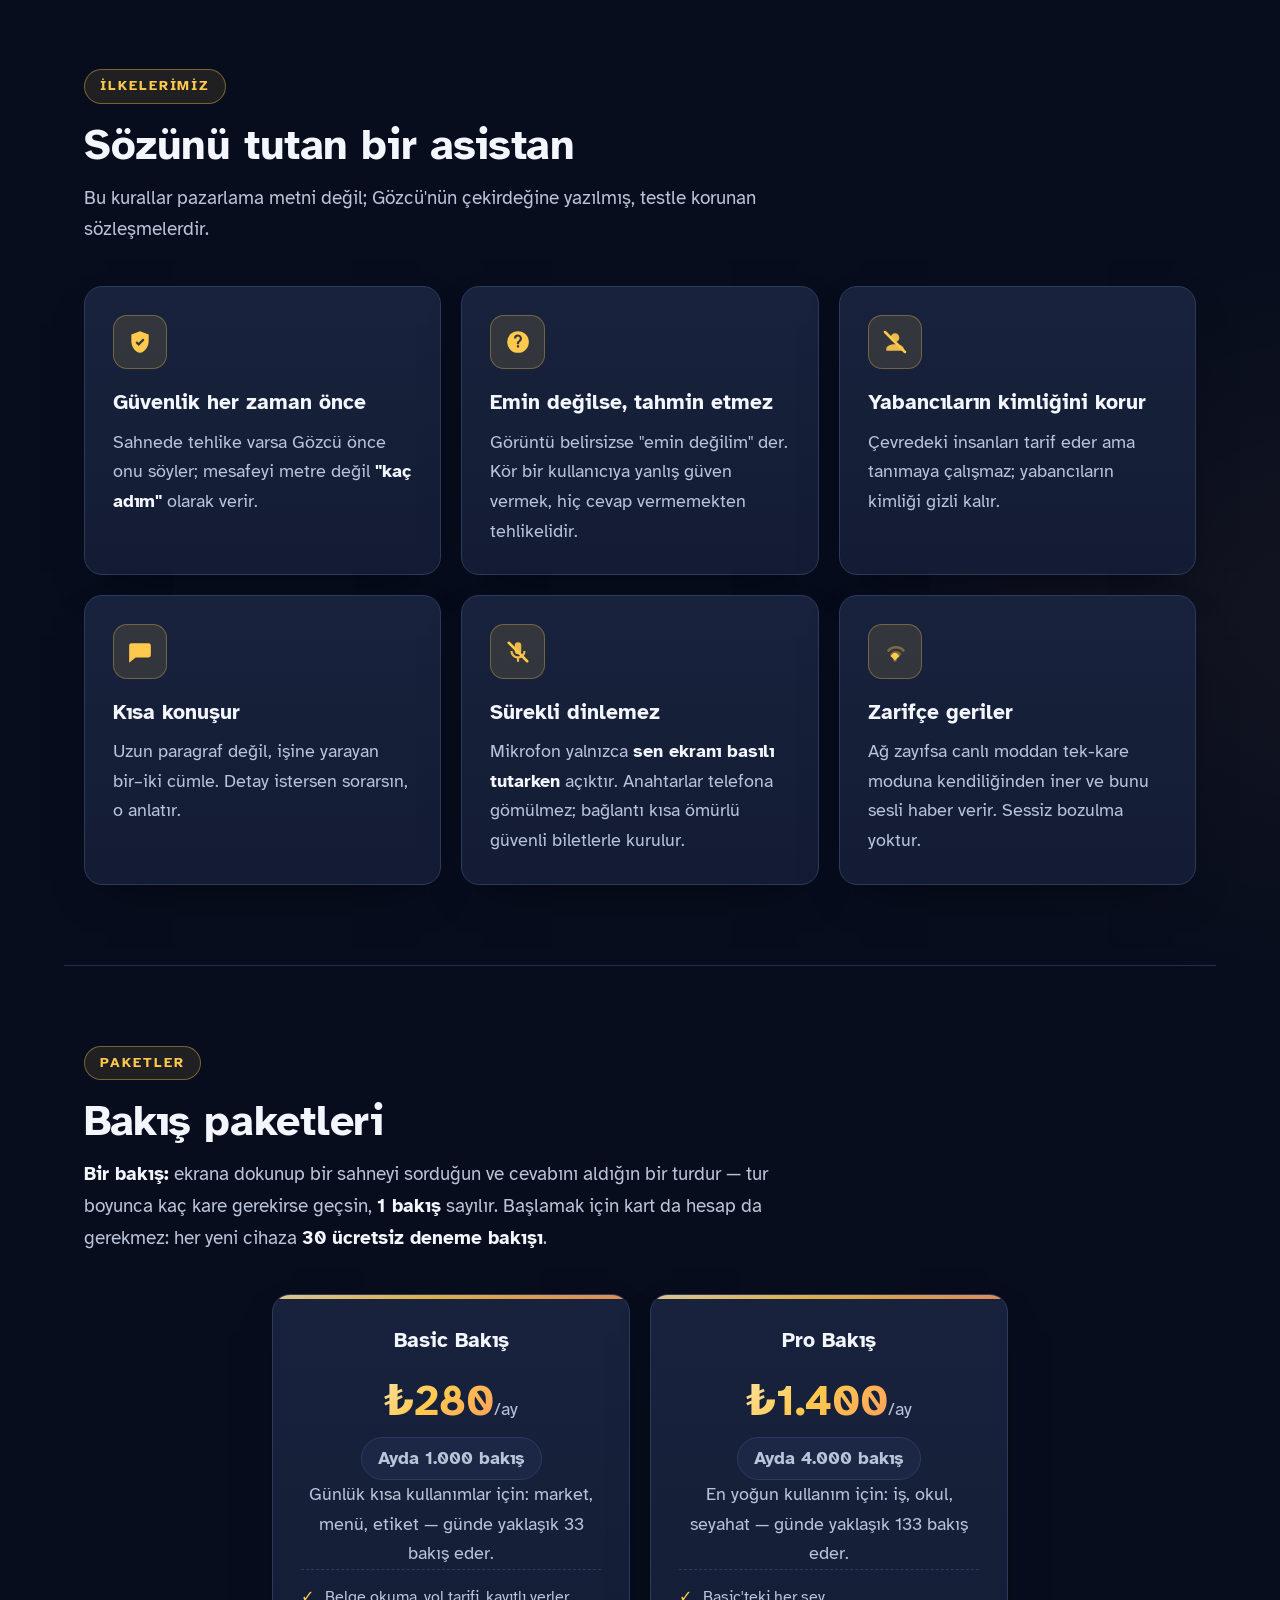
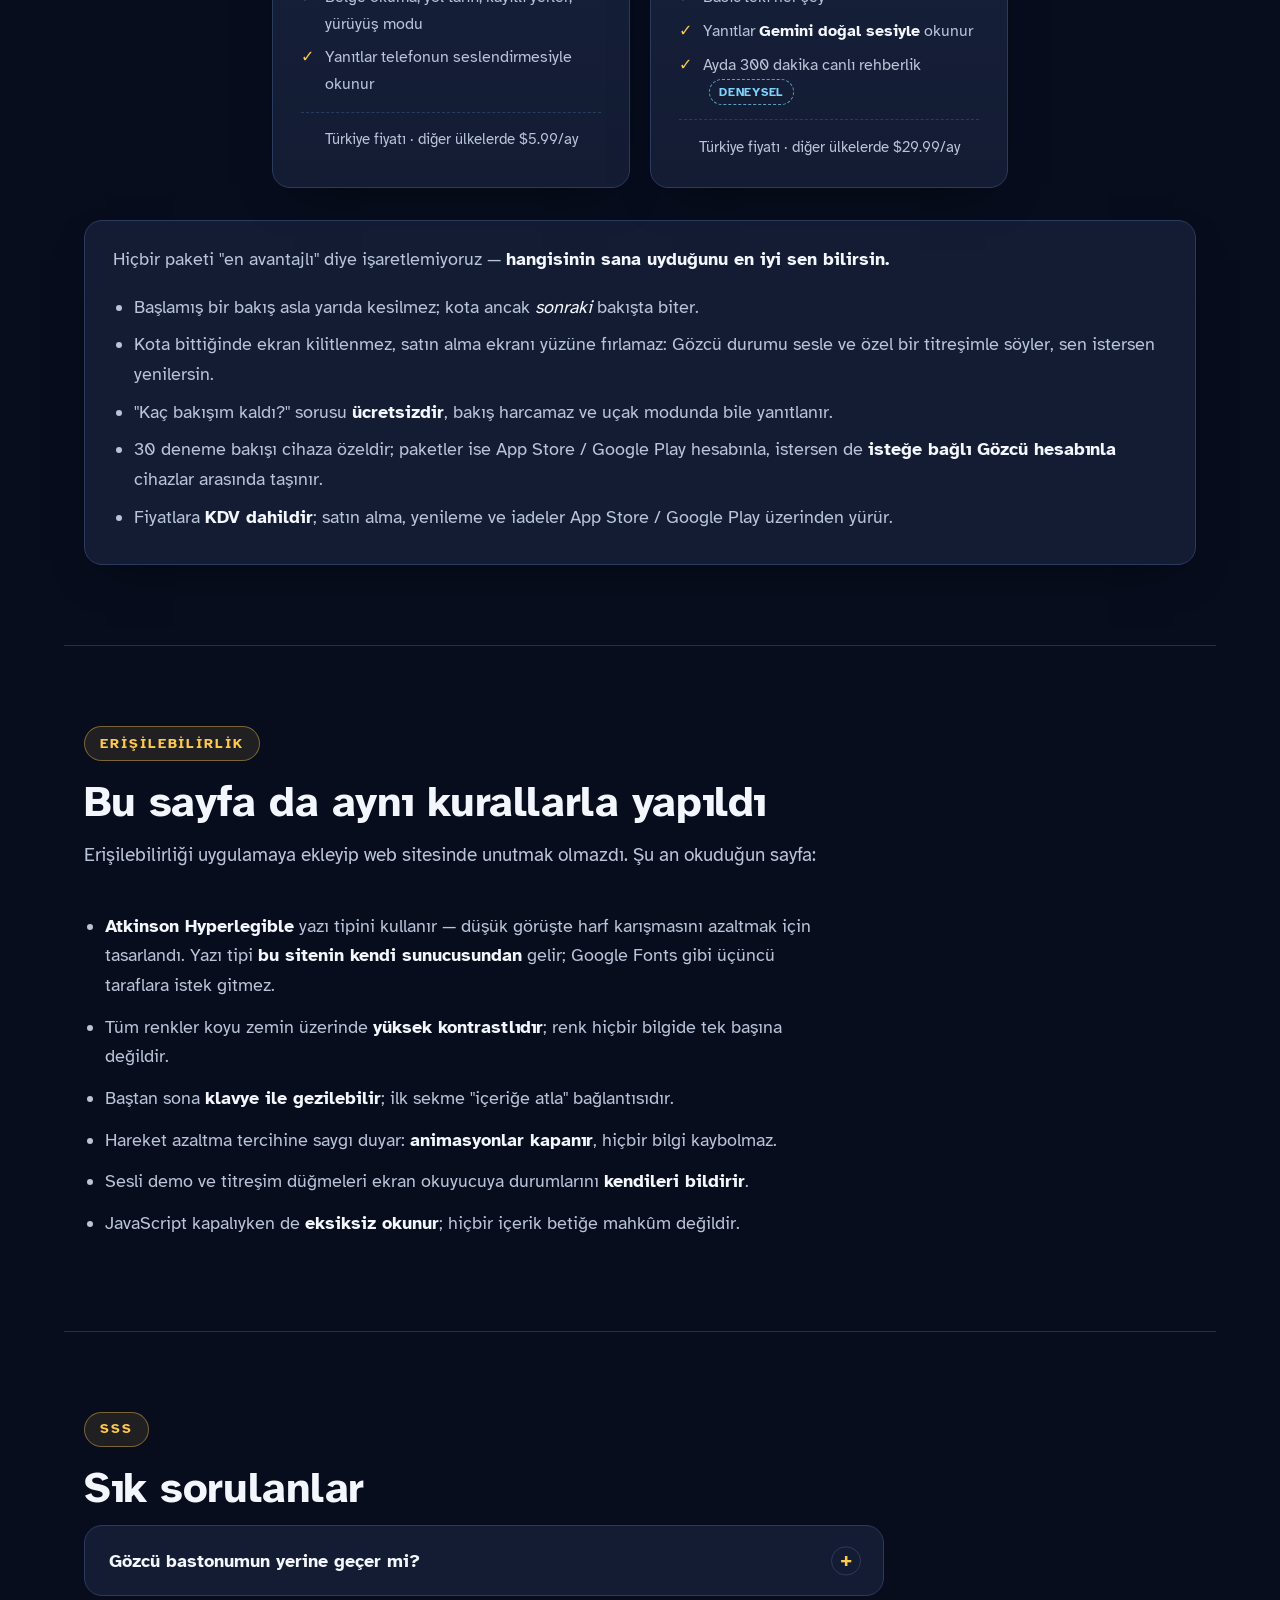
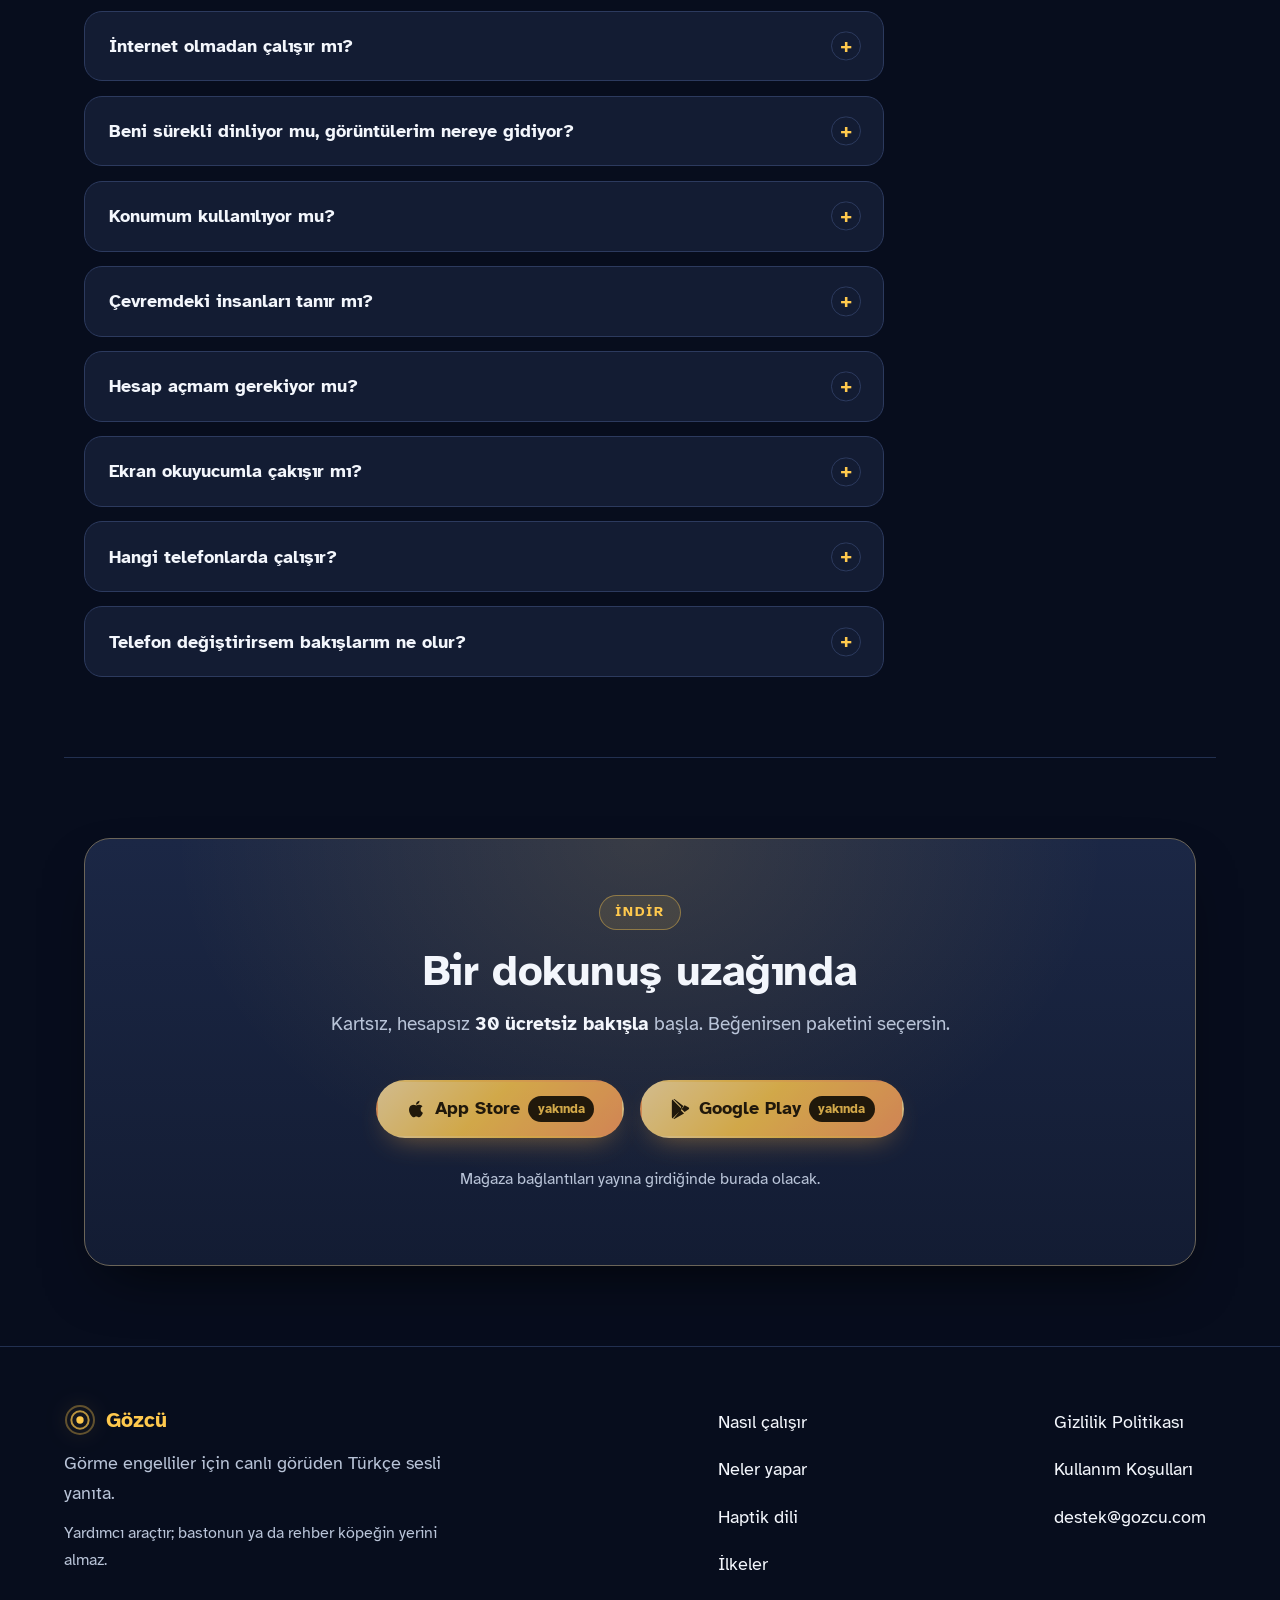
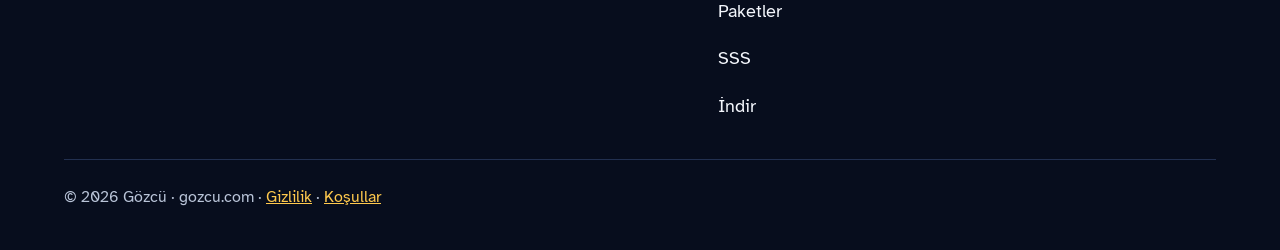
==== commit 82214f0d: "Siteyi ürünün güncel sürümüyle hizala + iyileştirmeler İçerik doğruluğu (uygulama tek-kaynaklarıyla " ====
--- a/index.html
+++ b/index.html
@@ -4,7 +4,9 @@
   <meta charset="UTF-8" />
   <meta name="viewport" content="width=device-width, initial-scale=1.0" />
   <title>Gözcü — Dokun. Bak. Duy.</title>
-  <meta name="description" content="Gözcü, görme engelli kullanıcılar için canlı görüyü kısa Türkçe sesli yanıta çeviren iOS + Android asistanı. Dokun = bak, çift dokun = konuş. Bir yardımcı araçtır; bastonun yerini almaz." />
+  <meta name="description" content="Gözcü, görme engelli kullanıcılar için canlı görüyü kısa Türkçe sesli yanıta çeviren iOS + Android asistanı. Dokun = bak, basılı tut = konuş. Bir yardımcı araçtır; bastonun yerini almaz." />
+  <link rel="canonical" href="https://gozcu.com/" />
+  <meta property="og:site_name" content="Gözcü" />
   <meta property="og:title" content="Gözcü — Dokun. Bak. Duy." />
   <meta property="og:description" content="Telefonunu kaldır, ekrana dokun: Gözcü çevreni görür ve kısa Türkçe sesle anlatır." />
   <meta property="og:type" content="website" />
@@ -12,6 +14,7 @@
   <meta property="og:image" content="https://gozcu.com/assets/og.png" />
   <meta property="og:image:width" content="1200" />
   <meta property="og:image:height" content="630" />
+  <meta property="og:image:alt" content="Gözcü logosu ve slogan: Dokun. Bak. Duy." />
   <meta property="og:locale" content="tr_TR" />
   <meta name="twitter:card" content="summary_large_image" />
   <meta name="twitter:title" content="Gözcü — Dokun. Bak. Duy." />
@@ -19,17 +22,34 @@
   <meta name="twitter:image" content="https://gozcu.com/assets/og.png" />
   <meta name="theme-color" content="#070d1d" />
   <link rel="icon" type="image/svg+xml" href="assets/favicon.svg" />
-  <link rel="preconnect" href="https://fonts.googleapis.com" />
-  <link rel="preconnect" href="https://fonts.gstatic.com" crossorigin />
-  <link href="https://fonts.googleapis.com/css2?family=Atkinson+Hyperlegible:ital,wght@0,400;0,700;1,400&display=swap" rel="stylesheet" />
+  <link rel="preload" href="assets/fonts/AtkinsonHyperlegible-Regular.woff2" as="font" type="font/woff2" crossorigin />
+  <link rel="preload" href="assets/fonts/AtkinsonHyperlegible-Bold.woff2" as="font" type="font/woff2" crossorigin />
   <link rel="stylesheet" href="assets/style.css" />
+  <script type="application/ld+json">
+  {
+    "@context": "https://schema.org",
+    "@type": "MobileApplication",
+    "name": "Gözcü",
+    "url": "https://gozcu.com/",
+    "description": "Görme engelli kullanıcılar için canlı görüyü kısa Türkçe sesli yanıta çeviren iOS + Android asistanı.",
+    "operatingSystem": "iOS, Android",
+    "applicationCategory": "UtilitiesApplication",
+    "inLanguage": "tr",
+    "accessibilityFeature": ["textToSpeech", "highContrastDisplay", "tactileFeedback"],
+    "accessibilityControl": ["touch", "voice"],
+    "offers": [
+      { "@type": "Offer", "name": "Basic Bakış", "price": "280", "priceCurrency": "TRY", "description": "Ayda 1.000 bakış" },
+      { "@type": "Offer", "name": "Pro Bakış", "price": "1400", "priceCurrency": "TRY", "description": "Ayda 4.000 bakış" }
+    ]
+  }
+  </script>
 </head>
 <body>
   <a class="skip-link" href="#icerik">İçeriğe atla</a>
 
   <header class="site-header" id="ust">
     <nav aria-label="Ana gezinme">
-      <a class="brand" href="#" aria-label="Gözcü, ana sayfa">
+      <a class="brand" href="#ust" aria-label="Gözcü, sayfa başı">
         <svg class="brand-mark" viewBox="0 0 48 48" width="36" height="36" aria-hidden="true" focusable="false">
           <circle cx="24" cy="24" r="21" fill="none" stroke="currentColor" stroke-width="3" opacity="0.35"/>
           <circle cx="24" cy="24" r="13" fill="none" stroke="currentColor" stroke-width="3" opacity="0.7"/>
@@ -39,6 +59,7 @@
       </a>
       <ul class="nav-links">
         <li><a href="#nasil">Nasıl çalışır</a></li>
+        <li><a href="#ozellikler">Neler yapar</a></li>
         <li><a href="#haptik">Haptik dili</a></li>
         <li><a href="#ilkeler">İlkeler</a></li>
         <li><a href="#paketler">Paketler</a></li>
@@ -92,7 +113,7 @@
                 <span class="ring r3"></span>
                 <span class="core"></span>
               </div>
-              <p class="phone-hint">Dokun = Bak</p>
+              <p class="phone-hint">Dokun = Bak · Basılı tut = Konuş</p>
               <div class="phone-bubble">
                 <span class="eq" aria-hidden="true"><i></i><i></i><i></i><i></i><i></i></span>
                 <p>"Önünüzde üç adım ileride alçak bir sehpa var. Sağınızdan geçebilirsiniz."</p>
@@ -129,8 +150,9 @@
         <div class="demo-buttons reveal" role="group" aria-label="Örnek sorular">
           <button class="demo-q" type="button" data-cevap="Önünüzde üç adım ileride alçak bir sehpa var. Sağınızdan geçebilirsiniz.">"Önümde ne var?"</button>
           <button class="demo-q" type="button" data-cevap="Menüde bugünün çorbası mercimek, 85 lira yazıyor. Ana yemekler bir alt bölümde.">"Menüde ne yazıyor?"</button>
-          <button class="demo-q" type="button" data-cevap="Kazak koyu lacivert. Yanındaki açık gri olan da güzel duruyor.">"Bu ne renk?"</button>
           <button class="demo-q" type="button" data-cevap="Etikette 249 lira 90 kuruş yazıyor.">"Kaç para?"</button>
+          <button class="demo-q" type="button" data-cevap="En yakın eczane Gül Eczanesi; yaklaşık üç yüz metre ileride, sağ kaldırımda. İstersen 'beni götür' de, adım adım tarif edeyim.">"En yakın eczane nerede?"</button>
+          <button class="demo-q" type="button" data-cevap="Belge modu. Elektrik faturası: son ödeme tarihi 25 Temmuz, tutar 486 lira. Duraklatmak için dokun, bitirmek için çift dokun.">"Belgeyi oku"</button>
           <button class="demo-q" type="button" data-cevap="Dikkat: hemen önünüzde aşağı inen iki basamak var. Durun ve bastonunuzla kontrol edin.">"Yol güvenli mi?"</button>
         </div>
         <div class="demo-out reveal">
@@ -142,8 +164,8 @@
             <p id="demo-metin" aria-live="polite">Bir soruya dokun; örnek yanıt burada yazar ve sesli okunur.</p>
           </div>
           <p class="sim-badge" id="demo-rozet">
-            <span aria-hidden="true">▸</span> Bu bir <strong>simülasyondur</strong> — örnek yanıtlar önceden yazılmıştır.
-            Uygulamadaki deneme modu da aynı dürüstlükle kendini "simülasyon" diye anons eder.
+            <span aria-hidden="true">▸</span> Bu bir <strong>simülasyondur</strong> — örnek yanıtlar önceden yazılmıştır,
+            sesi tarayıcın üretir. Gerçek uygulamada yanıtlar, o an kameradan alınan canlı görüntüden üretilir.
           </p>
         </div>
       </div>
@@ -173,23 +195,24 @@
           <span class="step-no" aria-hidden="true">2</span>
           <span class="card-icon" aria-hidden="true">
             <svg viewBox="0 0 48 48" width="30" height="30" focusable="false">
+              <circle cx="24" cy="24" r="7" fill="currentColor"/>
+              <circle cx="24" cy="24" r="13" fill="none" stroke="currentColor" stroke-width="3" opacity="0.55"/>
+              <circle cx="24" cy="24" r="18" fill="none" stroke="currentColor" stroke-width="2" opacity="0.3"/>
+            </svg>
+          </span>
+          <h3>Basılı tut = Konuş</h3>
+          <p>Telsiz gibi: ekranı basılı tut, sorunu söyle, parmağını bırak. Gözcü yalnızca sen basılı tutarken dinler — <strong>sürekli dinleme yoktur</strong>.</p>
+        </article>
+        <article class="card reveal">
+          <span class="step-no" aria-hidden="true">3</span>
+          <span class="card-icon" aria-hidden="true">
+            <svg viewBox="0 0 48 48" width="30" height="30" focusable="false">
               <circle cx="16" cy="24" r="6" fill="currentColor"/>
               <circle cx="33" cy="24" r="6" fill="currentColor" opacity="0.55"/>
             </svg>
           </span>
-          <h3>Çift dokun = Konuş</h3>
-          <p>Bas-konuş gibi: çift dokun, sorunu sor. Gözcü yalnızca sen istediğinde dinler — <strong>sürekli dinleme yoktur</strong>.</p>
-        </article>
-        <article class="card reveal">
-          <span class="step-no" aria-hidden="true">3</span>
-          <span class="card-icon" aria-hidden="true">
-            <svg viewBox="0 0 48 48" width="30" height="30" focusable="false">
-              <circle cx="24" cy="24" r="7" fill="currentColor"/>
-              <circle cx="24" cy="24" r="13" fill="none" stroke="currentColor" stroke-width="3"/>
-            </svg>
-          </span>
-          <h3>Uzun bas = Ayarlar</h3>
-          <p>Ses hızı, ekran okuyucu tercihi, paket durumu. Hepsi sesli geri bildirimle, hepsi tek elle.</p>
+          <h3>Çift dokun = Bitir</h3>
+          <p>Belge okumayı, yürüyüş modunu ya da rehberliği tek hareketle kapatırsın. Ayarlar da hep aynı yerde: <strong>sağ üst köşede</strong>.</p>
         </article>
       </div>
       <div class="flow reveal" role="img" aria-label="Akış: telefon kameradan kareyi alır, Gözcü sahneyi analiz eder, kısa Türkçe sesli yanıt ve duruma özel titreşim döner.">
@@ -200,9 +223,68 @@
         <span class="flow-step accent">Sen duyarsın</span>
       </div>
       <p class="fineprint reveal">
+        Cebinde kalsın: <em>iki parmakla dokun</em> = sesi sustur · <em>üç parmakla dokun</em> = kalan bakışını söyler ·
+        <em>iki parmakla çift dokun</em> = son yanıtı yeniden okur (bakış harcamaz). Ekran okuyucu kullanıyorsan
+        aynı eylemler VoiceOver/TalkBack eylem menüsünde de var.
+      </p>
+      <p class="fineprint reveal">
         Canlı bağlantı zayıfladığında Gözcü sessizce çökmez: otomatik olarak tek-kare moduna geçer ve
         <em>bunu sana sesli bildirir</em>. Sürpriz yok.
       </p>
+    </section>
+
+    <!-- ═══════════ NELER YAPAR ═══════════ -->
+    <section id="ozellikler" class="section" aria-labelledby="ozellik-baslik">
+      <p class="kicker reveal">Neler yapar</p>
+      <h2 id="ozellik-baslik" class="reveal">Gözünün gördüğünden fazlası</h2>
+      <p class="section-lede reveal">
+        Sahneyi anlatmakla kalmaz: okur, bulur, tarif eder ve yol boyunca yanında kalır.
+        Hepsi aynı iki hareketle — dokun ya da basılı tutup söyle.
+      </p>
+      <div class="cards three features">
+        <article class="card reveal">
+          <span class="card-icon" aria-hidden="true">
+            <svg viewBox="0 0 24 24" width="26" height="26" focusable="false"><path fill="currentColor" d="M12 5C5.5 5 2 12 2 12s3.5 7 10 7 10-7 10-7-3.5-7-10-7zm0 11.5A4.5 4.5 0 1 1 16.5 12 4.5 4.5 0 0 1 12 16.5zm0-7A2.5 2.5 0 1 0 14.5 12 2.5 2.5 0 0 0 12 9.5z"/></svg>
+          </span>
+          <h3>Sahneni anlatır</h3>
+          <p>Önünde ne var, kim var, ne renk, kaç para: bir dokunuşla kısa ve net cevap. Merak ettikçe basılı tutup sorarsın.</p>
+        </article>
+        <article class="card reveal">
+          <span class="card-icon" aria-hidden="true">
+            <svg viewBox="0 0 24 24" width="26" height="26" focusable="false"><path fill="currentColor" d="M6 2h9l5 5v15H6V2zm8 1.5V8h4.5L14 3.5zM8 11h8v2H8v-2zm0 4h8v2H8v-2z"/></svg>
+          </span>
+          <h3>Yazıyı ve belgeyi okur</h3>
+          <p>Menü, etiket, tabela, mektup… <strong>"Belgeyi oku"</strong> dediğinde belge modu açılır: dokunarak duraklatır, kaldığın yerden sürdürürsün.</p>
+        </article>
+        <article class="card reveal">
+          <span class="card-icon" aria-hidden="true">
+            <svg viewBox="0 0 24 24" width="26" height="26" focusable="false"><path fill="currentColor" d="M12 2a7 7 0 0 0-7 7c0 5.25 7 13 7 13s7-7.75 7-13a7 7 0 0 0-7-7zm0 9.5A2.5 2.5 0 1 1 14.5 9 2.5 2.5 0 0 1 12 11.5z"/></svg>
+          </span>
+          <h3>Yakınını bulur, yolu söyler</h3>
+          <p><strong>"En yakın eczane nerede?"</strong> de: konumundan bulur, sesli yol tarifi verir. Konumun o an kullanılır; <strong>konum geçmişi tutulmaz</strong>.</p>
+        </article>
+        <article class="card reveal">
+          <span class="card-icon" aria-hidden="true">
+            <svg viewBox="0 0 24 24" width="26" height="26" focusable="false"><path fill="currentColor" d="M12 3 2 12h3v8h6v-6h2v6h6v-8h3L12 3z"/></svg>
+          </span>
+          <h3>Yerlerini hatırlar</h3>
+          <p><strong>"Burayı evim olarak kaydet"</strong> de; sonra "beni eve götür" demen yeter. Kayıtlı yerlerin <strong>yalnızca cihazında</strong> durur.</p>
+        </article>
+        <article class="card reveal">
+          <span class="card-icon" aria-hidden="true">
+            <svg viewBox="0 0 24 24" width="26" height="26" focusable="false"><path fill="currentColor" d="M13.5 5.5a2 2 0 1 0-2-2 2 2 0 0 0 2 2zM9.8 8.9 7 23h2.1l1.8-8 2.1 2v6h2v-7.5l-2.1-2 .6-3A7.3 7.3 0 0 0 19 13v-2a5.2 5.2 0 0 1-4.5-2.5l-1-1.6a2 2 0 0 0-2.4-.8L6 8.3V13h2V9.6l1.8-.7z"/></svg>
+          </span>
+          <h3>Yürüyüşünde önünü izler</h3>
+          <p>Yürüyüş modu açıkken kamera önünü izler; engeli, basamağı <strong>erken haber verir</strong>. Erken uyarıdır — dikkatinin ve bastonunun yerine geçmez.</p>
+        </article>
+        <article class="card reveal">
+          <span class="card-icon" aria-hidden="true">
+            <svg viewBox="0 0 24 24" width="26" height="26" focusable="false"><path fill="currentColor" d="M12 2 4.5 20.29l.71.71L12 18l6.79 3 .71-.71L12 2z"/></svg>
+          </span>
+          <h3>Hedefe sesli eşlik eder <span class="deneysel">deneysel</span></h3>
+          <p>Pro pakette canlı rehberlik: hedefe adım adım sesli yönlendirme + yol boyunca engel uyarısı, ayda 300 dakika. Şimdilik <strong>deneysel</strong> — kademeli olarak açılıyor.</p>
+        </article>
+      </div>
     </section>
 
     <!-- ═══════════ HAPTİK DİLİ ═══════════ -->
@@ -256,6 +338,10 @@
           <button class="btn btn-tiny" type="button" data-vib="180,120,180" data-say="Ağır çift vuruş: güvenlik uyarısı. Bu desen yalnızca tehlike için kullanılır.">Hisset</button>
         </li>
       </ul>
+      <p class="fineprint reveal">
+        İstersen her durumun konuşmadan önce çalan kısa bir <em>imza sesi</em> de vardır (Ayarlar'dan açılıp kapanır) —
+        güvenlik sesi her zaman çalar.
+      </p>
     </section>
 
     <!-- ═══════════ İLKELER ═══════════ -->
@@ -297,7 +383,7 @@
             <svg viewBox="0 0 24 24" width="26" height="26" focusable="false"><path fill="currentColor" d="M12 14a3 3 0 0 0 3-3V6a3 3 0 1 0-6 0v5a3 3 0 0 0 3 3zm5-3a5 5 0 0 1-10 0H5a7 7 0 0 0 6 6.92V21h2v-3.08A7 7 0 0 0 19 11h-2z" opacity="0.9"/><path fill="currentColor" d="M3.5 3.5 20.5 20.5" stroke="currentColor" stroke-width="2.4" stroke-linecap="round"/></svg>
           </span>
           <h3>Sürekli dinlemez</h3>
-          <p>Mikrofon yalnızca çift dokunuşla açılır. Anahtarlar telefona gömülmez; bağlantı kısa ömürlü güvenli biletlerle kurulur.</p>
+          <p>Mikrofon yalnızca <strong>sen ekranı basılı tutarken</strong> açıktır. Anahtarlar telefona gömülmez; bağlantı kısa ömürlü güvenli biletlerle kurulur.</p>
         </article>
         <article class="card reveal">
           <span class="card-icon" aria-hidden="true">
@@ -323,14 +409,23 @@
           <h3>Basic Bakış</h3>
           <p class="price"><span class="amount">₺280</span><span class="per">/ay</span></p>
           <p class="quota">Ayda 1.000 bakış</p>
-          <p>Günlük kısa kullanımlar için: market, menü, etiket.</p>
+          <p>Günlük kısa kullanımlar için: market, menü, etiket — günde yaklaşık 33 bakış eder.</p>
+          <ul class="price-features">
+            <li>Belge okuma, yol tarifi, kayıtlı yerler, yürüyüş modu</li>
+            <li>Yanıtlar telefonun seslendirmesiyle okunur</li>
+          </ul>
           <p class="price-alt">Türkiye fiyatı · diğer ülkelerde $5.99/ay</p>
         </article>
         <article class="card price-card reveal">
           <h3>Pro Bakış</h3>
           <p class="price"><span class="amount">₺1.400</span><span class="per">/ay</span></p>
           <p class="quota">Ayda 4.000 bakış</p>
-          <p>Yoğun kullanım: iş, okul, seyahat.</p>
+          <p>En yoğun kullanım için: iş, okul, seyahat — günde yaklaşık 133 bakış eder.</p>
+          <ul class="price-features">
+            <li>Basic'teki her şey</li>
+            <li>Yanıtlar <strong>Gemini doğal sesiyle</strong> okunur</li>
+            <li>Ayda 300 dakika canlı rehberlik <span class="deneysel">deneysel</span></li>
+          </ul>
           <p class="price-alt">Türkiye fiyatı · diğer ülkelerde $29.99/ay</p>
         </article>
       </div>
@@ -342,6 +437,7 @@
           <li>Başlamış bir bakış asla yarıda kesilmez; kota ancak <em>sonraki</em> bakışta biter.</li>
           <li>Kota bittiğinde ekran kilitlenmez, satın alma ekranı yüzüne fırlamaz: Gözcü durumu sesle ve özel bir titreşimle söyler, sen istersen yenilersin.</li>
           <li>"Kaç bakışım kaldı?" sorusu <strong>ücretsizdir</strong>, bakış harcamaz ve uçak modunda bile yanıtlanır.</li>
+          <li>30 deneme bakışı cihaza özeldir; paketler ise App Store / Google Play hesabınla, istersen de <strong>isteğe bağlı Gözcü hesabınla</strong> cihazlar arasında taşınır.</li>
           <li>Fiyatlara <strong>KDV dahildir</strong>; satın alma, yenileme ve iadeler App Store / Google Play üzerinden yürür.</li>
         </ul>
       </div>
@@ -356,11 +452,12 @@
         Şu an okuduğun sayfa:
       </p>
       <ul class="a11y-list reveal">
-        <li><strong>Atkinson Hyperlegible</strong> yazı tipini kullanır — düşük görüşte harf karışmasını azaltmak için tasarlandı.</li>
+        <li><strong>Atkinson Hyperlegible</strong> yazı tipini kullanır — düşük görüşte harf karışmasını azaltmak için tasarlandı. Yazı tipi <strong>bu sitenin kendi sunucusundan</strong> gelir; Google Fonts gibi üçüncü taraflara istek gitmez.</li>
         <li>Tüm renkler koyu zemin üzerinde <strong>yüksek kontrastlıdır</strong>; renk hiçbir bilgide tek başına değildir.</li>
         <li>Baştan sona <strong>klavye ile gezilebilir</strong>; ilk sekme "içeriğe atla" bağlantısıdır.</li>
         <li>Hareket azaltma tercihine saygı duyar: <strong>animasyonlar kapanır</strong>, hiçbir bilgi kaybolmaz.</li>
         <li>Sesli demo ve titreşim düğmeleri ekran okuyucuya durumlarını <strong>kendileri bildirir</strong>.</li>
+        <li>JavaScript kapalıyken de <strong>eksiksiz okunur</strong>; hiçbir içerik betiğe mahkûm değildir.</li>
       </ul>
     </section>
 
@@ -371,7 +468,7 @@
       <div class="faq">
         <details class="reveal">
           <summary>Gözcü bastonumun yerine geçer mi?</summary>
-          <p>Hayır — ve bunu açıkça söylüyoruz, uygulamanın ilk açılışında sesli olarak da. Gözcü çevreni anlamana yardım eden bir araçtır; fiziksel güvenliğin için baston, rehber köpek ve kendi yönelim becerilerin esastır.</p>
+          <p>Hayır — ve bunu açıkça söylüyoruz, uygulamanın ilk açılışında sesli olarak da. Gözcü çevreni anlamana yardım eden bir araçtır; fiziksel güvenliğin için baston, rehber köpek ve kendi yönelim becerilerin esastır. Gözcü'nün sessiz kalması, tehlike olmadığı anlamına gelmez.</p>
         </details>
         <details class="reveal">
           <summary>İnternet olmadan çalışır mı?</summary>
@@ -379,15 +476,23 @@
         </details>
         <details class="reveal">
           <summary>Beni sürekli dinliyor mu, görüntülerim nereye gidiyor?</summary>
-          <p>Sürekli dinleme yoktur; mikrofon yalnızca çift dokunuşla açılır. Kareler yalnızca sen dokunduğunda, sorunu yanıtlamak için gönderilir. API anahtarları telefona gömülmez — bağlantı, sunucudan alınan kısa ömürlü güvenli biletlerle kurulur.</p>
+          <p>Sürekli dinleme yoktur; mikrofon yalnızca sen ekranı basılı tutarken açıktır. Kamera kareleri yalnızca sen dokunduğunda, sorunu yanıtlamak için Google'ın yapay zekâ servisine (Gemini) şifreli bağlantıyla gönderilir; yanıt üretilince silinir, arşivlenmez. API anahtarları telefona gömülmez — bağlantı, sunucudan alınan kısa ömürlü güvenli biletlerle kurulur. Ayrıntılar <a href="/gizlilik">Gizlilik Politikası</a>'nda.</p>
+        </details>
+        <details class="reveal">
+          <summary>Konumum kullanılıyor mu?</summary>
+          <p>Yalnızca sen istediğinde: "en yakın eczane nerede" gibi sorularda ve yol tarifinde konumun o an kullanılır. Konum geçmişi tutulmaz; "burayı evim olarak kaydet" dediğin yerler yalnızca cihazında durur. Kamera ve konum kullanımı, ilk açılışta sesli okunan açık rızana bağlıdır ve bu onayı Ayarlar'dan istediğin an geri alabilirsin.</p>
         </details>
         <details class="reveal">
           <summary>Çevremdeki insanları tanır mı?</summary>
           <p>İnsanların varlığını ve genel görünümünü tarif eder ("solunda oturan biri var" gibi) ama yabancıları teşhis etmeye çalışmaz; kimlikleri gizli tutar.</p>
         </details>
         <details class="reveal">
+          <summary>Hesap açmam gerekiyor mu?</summary>
+          <p>Hayır. Gözcü hesapsız çalışır: 30 deneme bakışı için de paket almak için de hesap gerekmez. Hesap tamamen isteğe bağlıdır; e-posta ve şifreyle açılır ve tek işi kalan bakışlarını cihazlar arasında taşımaktır. Şifren düz metin olarak saklanmaz.</p>
+        </details>
+        <details class="reveal">
           <summary>Ekran okuyucumla çakışır mı?</summary>
-          <p>Hayır. Varsayılan olarak Gözcü konuşmayı senin ekran okuyucuna devreder; istersen ayarlardan uygulamanın kendi sesini seçebilirsin. Her durum ayrıca titreşim ve ekran okuyucu anonsuyla bildirilir.</p>
+          <p>Hayır. Varsayılan olarak Gözcü konuşmayı senin ekran okuyucuna devreder; istersen ayarlardan uygulamanın kendi sesini seçebilirsin. Her durum ayrıca titreşim ve ekran okuyucu anonsuyla bildirilir; "sustur" ve "son yanıtı tekrar oku" gibi eylemler VoiceOver/TalkBack eylem menüsünde de bulunur.</p>
         </details>
         <details class="reveal">
           <summary>Hangi telefonlarda çalışır?</summary>
@@ -396,7 +501,8 @@
         <details class="reveal">
           <summary>Telefon değiştirirsem bakışlarım ne olur?</summary>
           <p>Paketin telefona değil, App Store / Google Play hesabına bağlıdır: yeni telefonda uygulamayı indirip
-          Ayarlar'dan "Satın alımı geri yükle" demen yeterli. 30 ücretsiz deneme bakışı ise cihaza özeldir ve taşınmaz.</p>
+          Ayarlar'dan "Satın alımları geri yükle" demen yeterli. İstersen isteğe bağlı Gözcü hesabı da açabilirsin;
+          kalan bakışların e-postanla cihazlar arasında seninle gelir. 30 ücretsiz deneme bakışı ise cihaza özeldir ve taşınmaz.</p>
         </details>
       </div>
     </section>
@@ -438,6 +544,7 @@
       </div>
       <nav class="footer-nav" aria-label="Alt gezinme">
         <a href="#nasil">Nasıl çalışır</a>
+        <a href="#ozellikler">Neler yapar</a>
         <a href="#haptik">Haptik dili</a>
         <a href="#ilkeler">İlkeler</a>
         <a href="#paketler">Paketler</a>
--- a/assets/style.css
+++ b/assets/style.css
@@ -3,6 +3,24 @@
    Erişilebilirlik-önce tasarım: yüksek kontrast, büyük hedefler,
    hareket-azaltmaya saygı, renk asla tek başına bilgi taşımaz.
    ═══════════════════════════════════════════════════════════ */
+
+/* ── Yazı tipi: Atkinson Hyperlegible, kendi sunucumuzdan ──
+   Üçüncü taraf (Google Fonts) isteği yok: gizlilik + hız + çevrimdışı dayanıklılık.
+   Kaynak: uygulamayla aynı font dosyaları (OFL lisansı). İtalik sentezlenir. */
+@font-face {
+  font-family: "Atkinson Hyperlegible";
+  src: url("fonts/AtkinsonHyperlegible-Regular.woff2") format("woff2");
+  font-weight: 400;
+  font-style: normal;
+  font-display: swap;
+}
+@font-face {
+  font-family: "Atkinson Hyperlegible";
+  src: url("fonts/AtkinsonHyperlegible-Bold.woff2") format("woff2");
+  font-weight: 700;
+  font-style: normal;
+  font-display: swap;
+}
 
 :root {
   --bg: #070d1d;
@@ -433,6 +451,7 @@
 }
 .cards.three { grid-template-columns: repeat(auto-fit, minmax(16rem, 1fr)); }
 .cards.principles { grid-template-columns: repeat(auto-fit, minmax(18rem, 1fr)); }
+.cards.features { grid-template-columns: repeat(auto-fit, minmax(18rem, 1fr)); }
 .card {
   position: relative;
   background: linear-gradient(180deg, color-mix(in srgb, var(--surface-2) 55%, var(--surface)), var(--surface));
@@ -694,6 +713,45 @@
   border: 1px solid var(--line);
   font-weight: 700;
 }
+.price-features {
+  list-style: none;
+  margin: 0 0 0.25rem;
+  padding: 0.9rem 0 0;
+  border-top: 1px dashed var(--line);
+  text-align: left;
+  color: var(--muted);
+  font-size: 1rem;
+}
+.price-features li {
+  position: relative;
+  padding-left: 1.5rem;
+  margin-bottom: 0.45rem;
+}
+.price-features li::before {
+  content: "✓";
+  position: absolute;
+  left: 0;
+  color: var(--accent);
+  font-weight: 700;
+}
+.price-features strong { color: var(--text); }
+
+/* "deneysel" rozeti — renk tek başına bilgi taşımaz: kelimenin kendisi bilgidir */
+.deneysel {
+  display: inline-block;
+  vertical-align: middle;
+  margin-left: 0.35rem;
+  padding: 0.1rem 0.6rem;
+  border: 1px dashed color-mix(in srgb, var(--sky) 65%, var(--line));
+  border-radius: 999px;
+  color: var(--sky);
+  font-size: 0.78rem;
+  font-weight: 700;
+  letter-spacing: 0.06em;
+  text-transform: uppercase;
+  white-space: nowrap;
+}
+
 .pricing-notes {
   margin-top: 2rem;
   background: var(--surface);
@@ -903,6 +961,11 @@
 .js .cards .reveal:nth-child(5), .js .haptic-list .reveal:nth-child(5) { transition-delay: 0.28s; }
 .js .cards .reveal:nth-child(6), .js .haptic-list .reveal:nth-child(6) { transition-delay: 0.35s; }
 
+/* ── Yazdırma: açığa-çıkma animasyonu beklenmez, her şey görünür ── */
+@media print {
+  .js .reveal { opacity: 1; transform: none; transition: none; }
+}
+
 /* ── Hareket azaltma: animasyon yok, bilgi kaybı yok ── */
 @media (prefers-reduced-motion: reduce) {
   html { scroll-behavior: auto; }
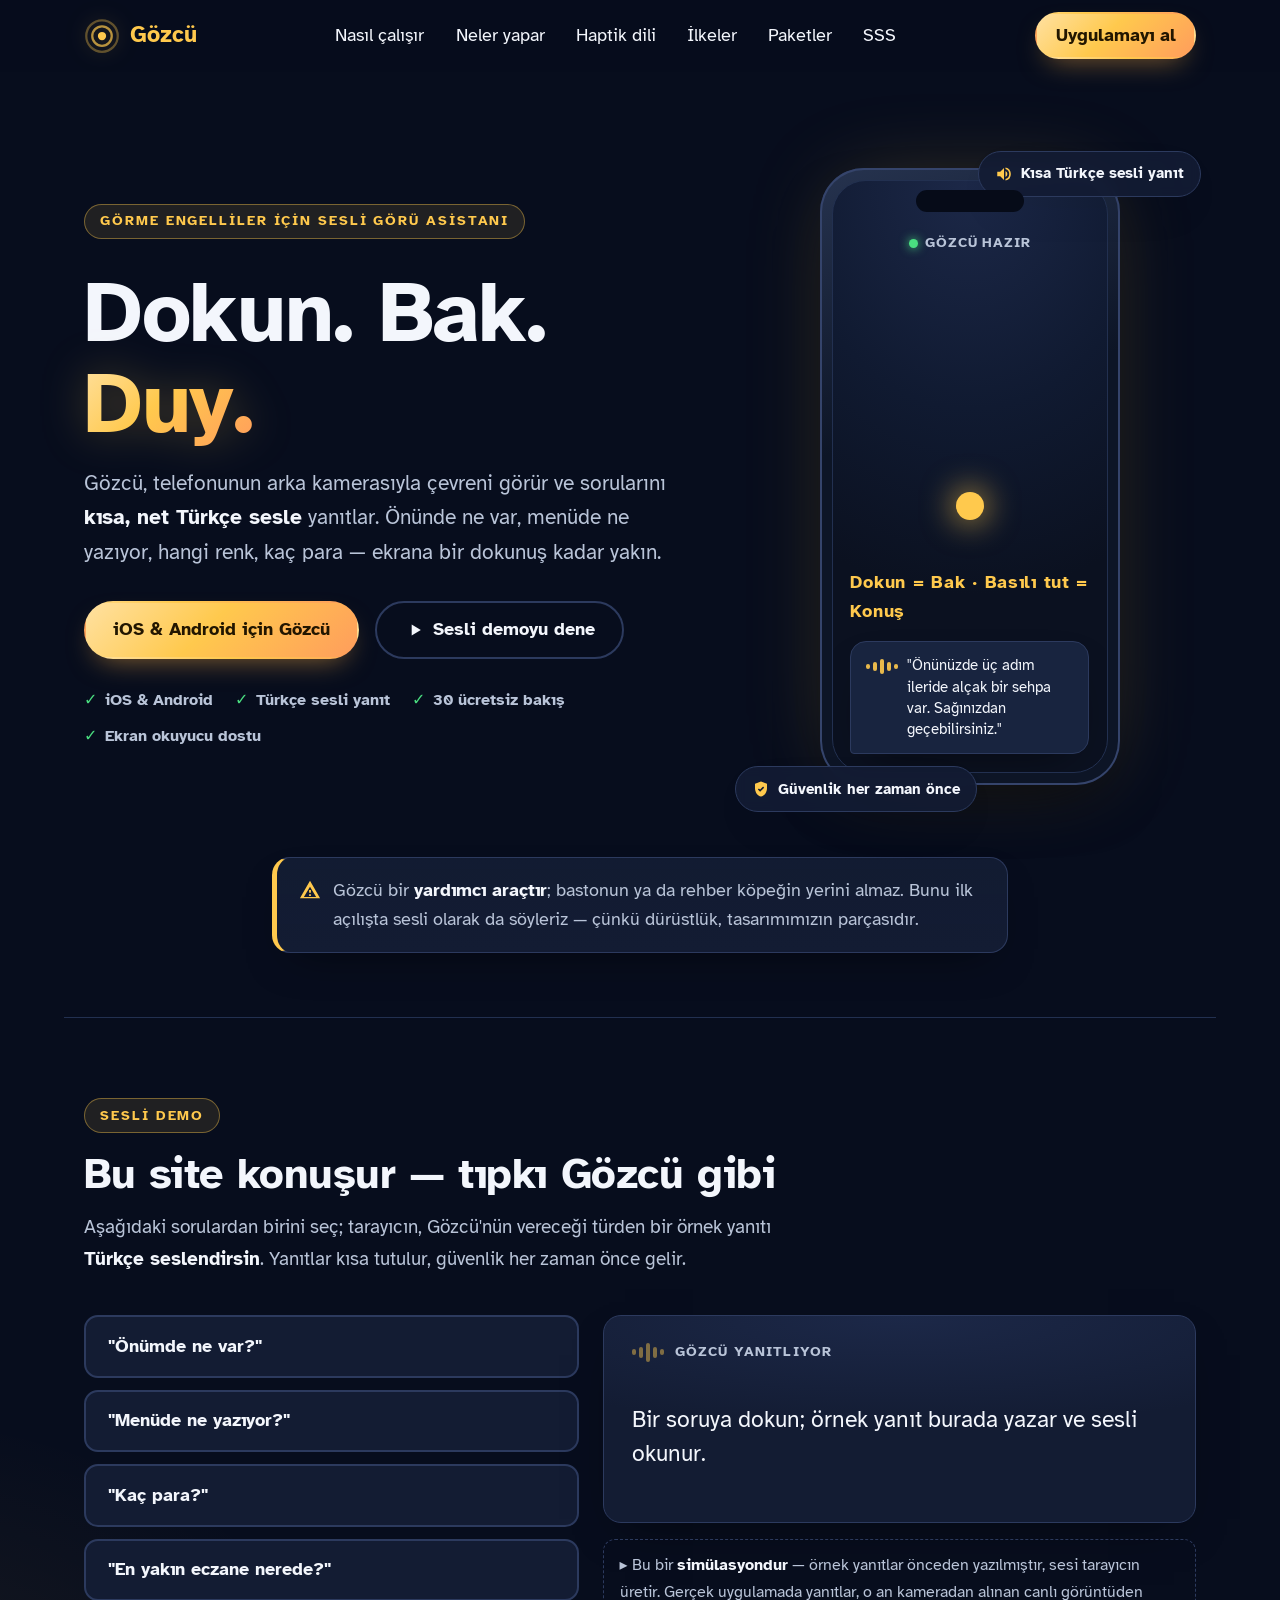
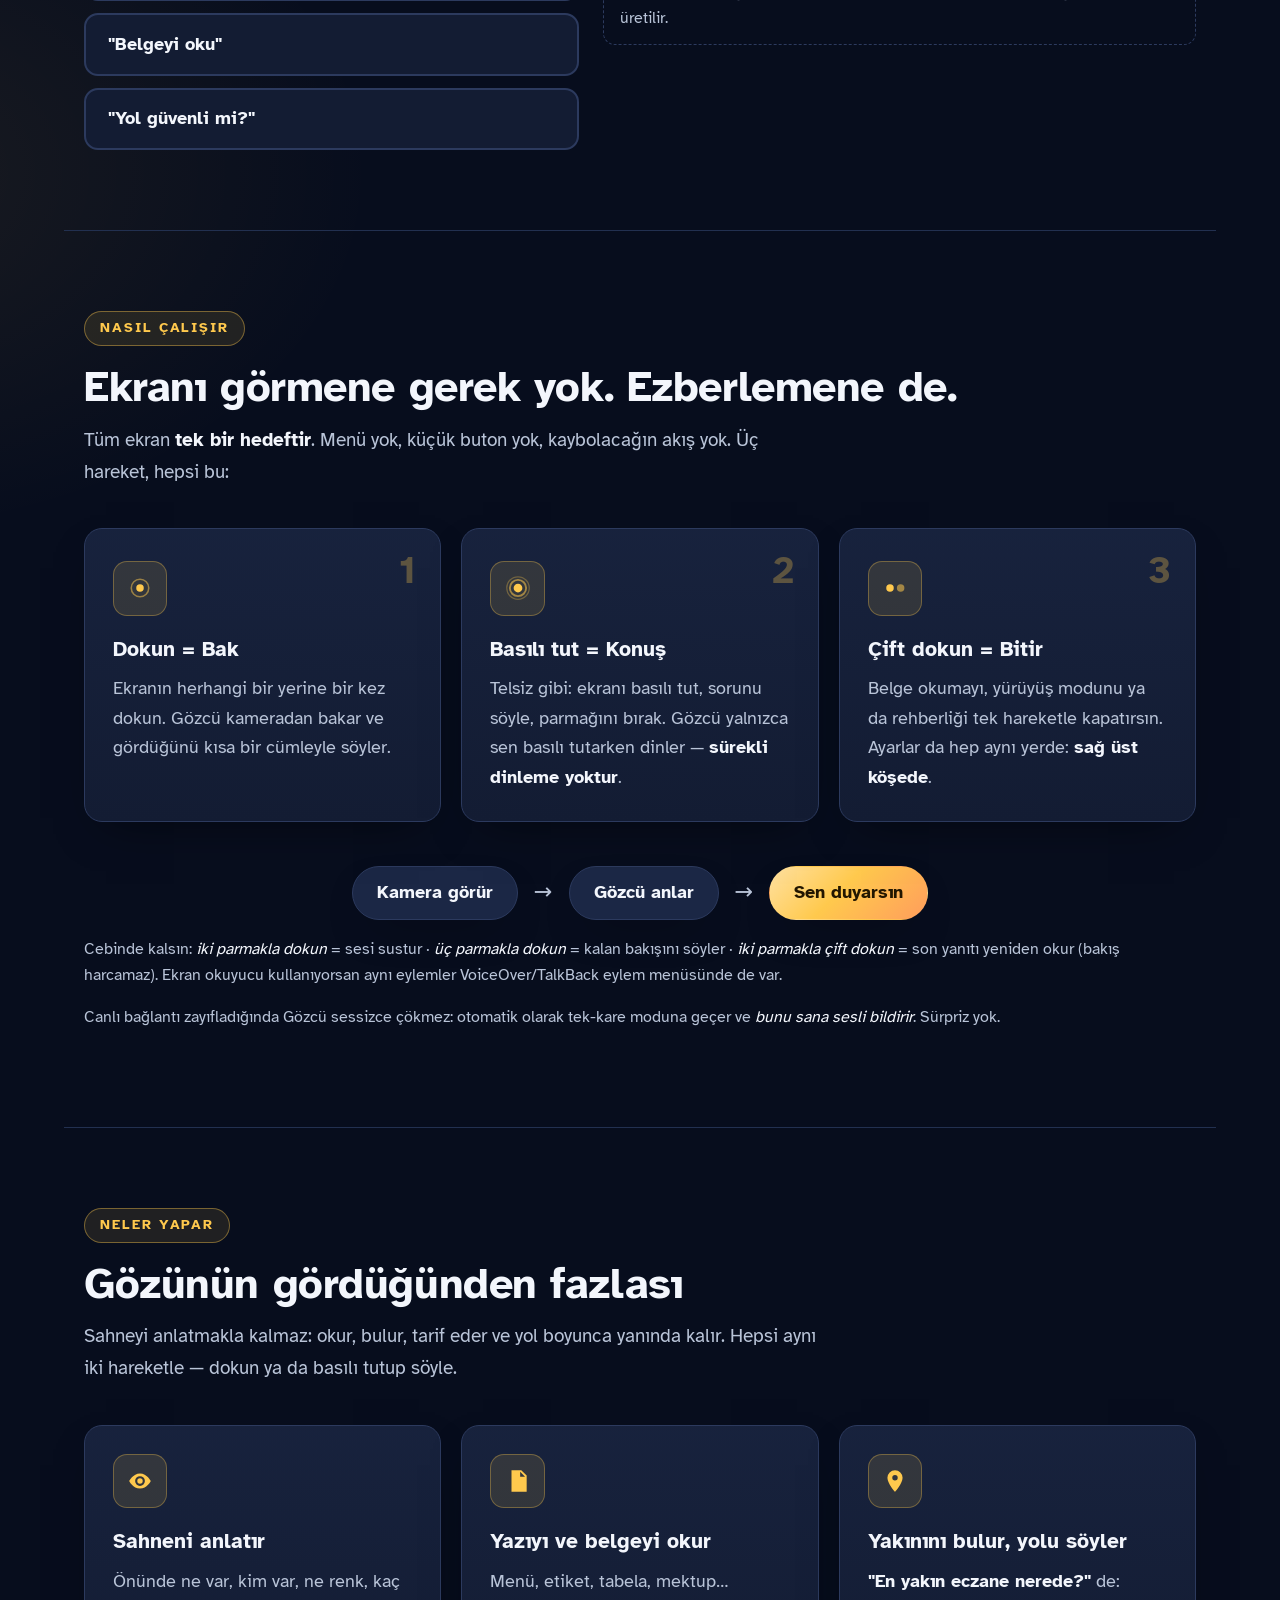
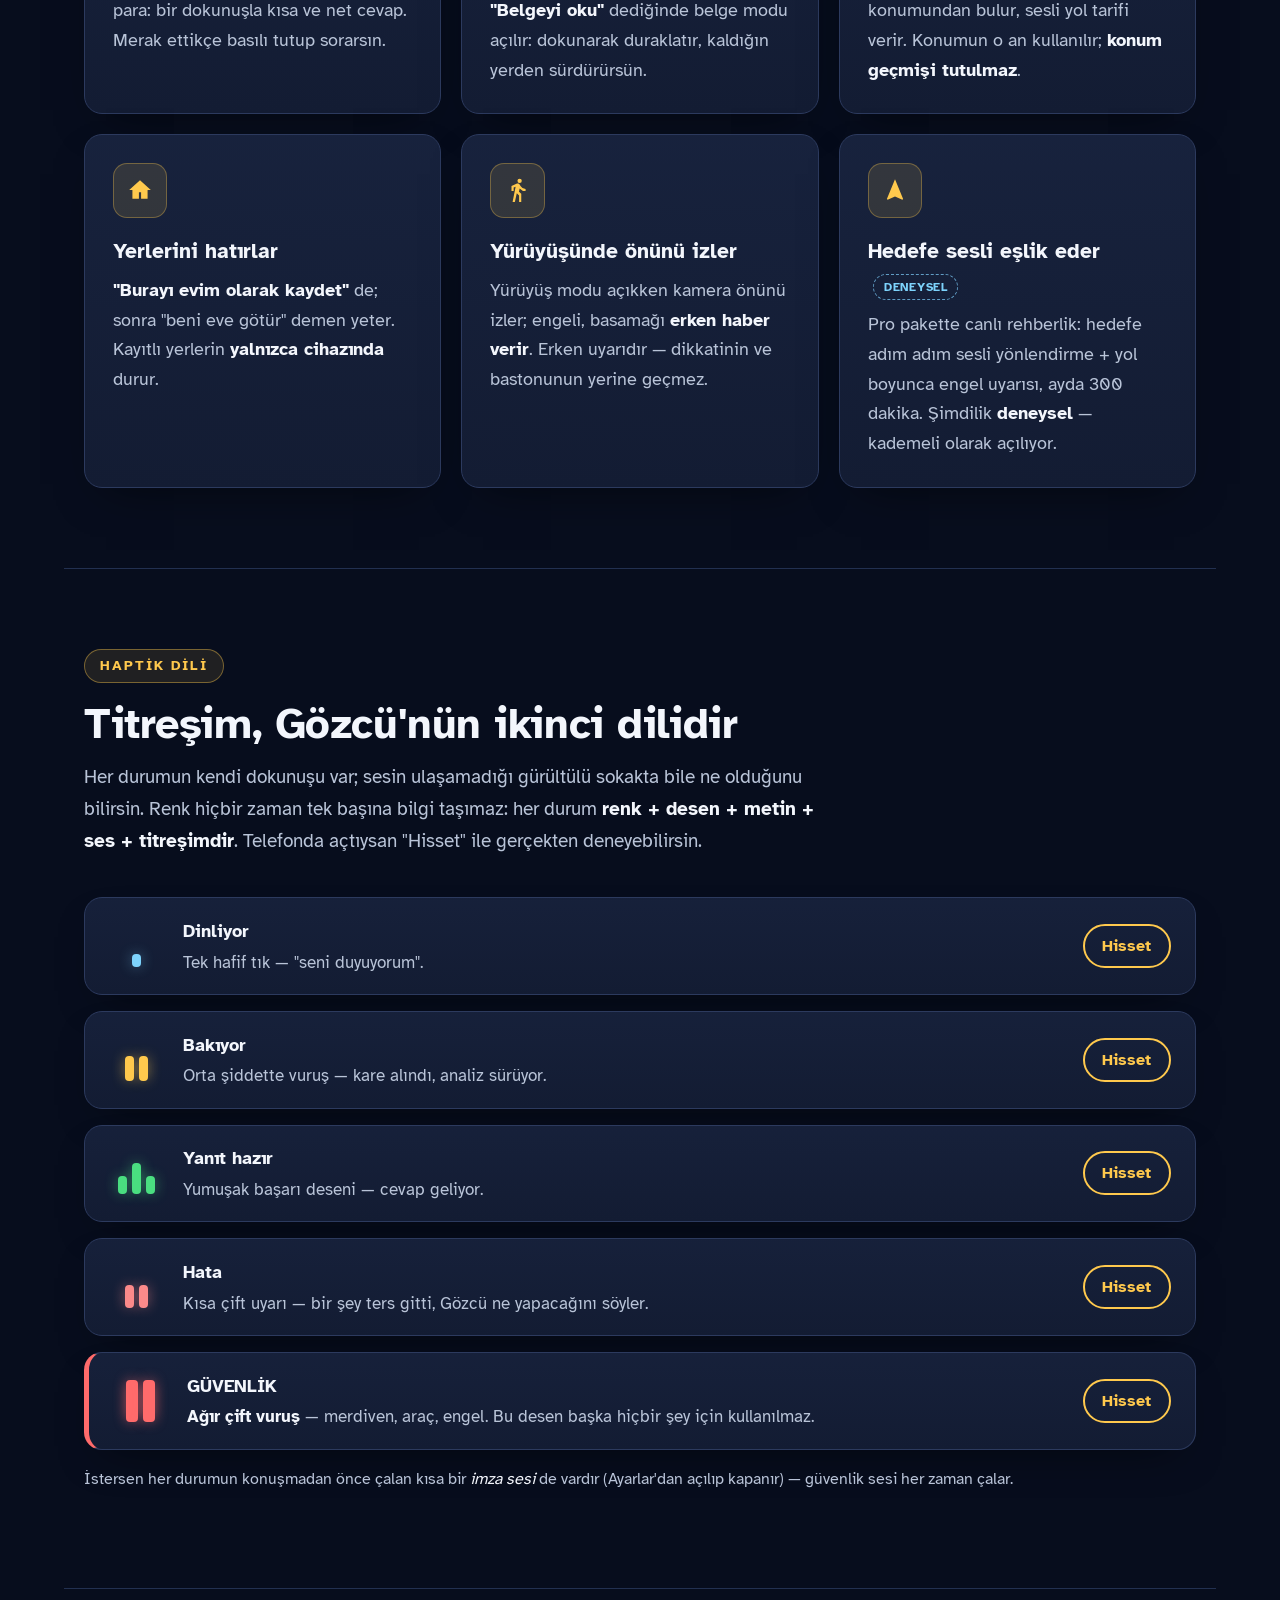
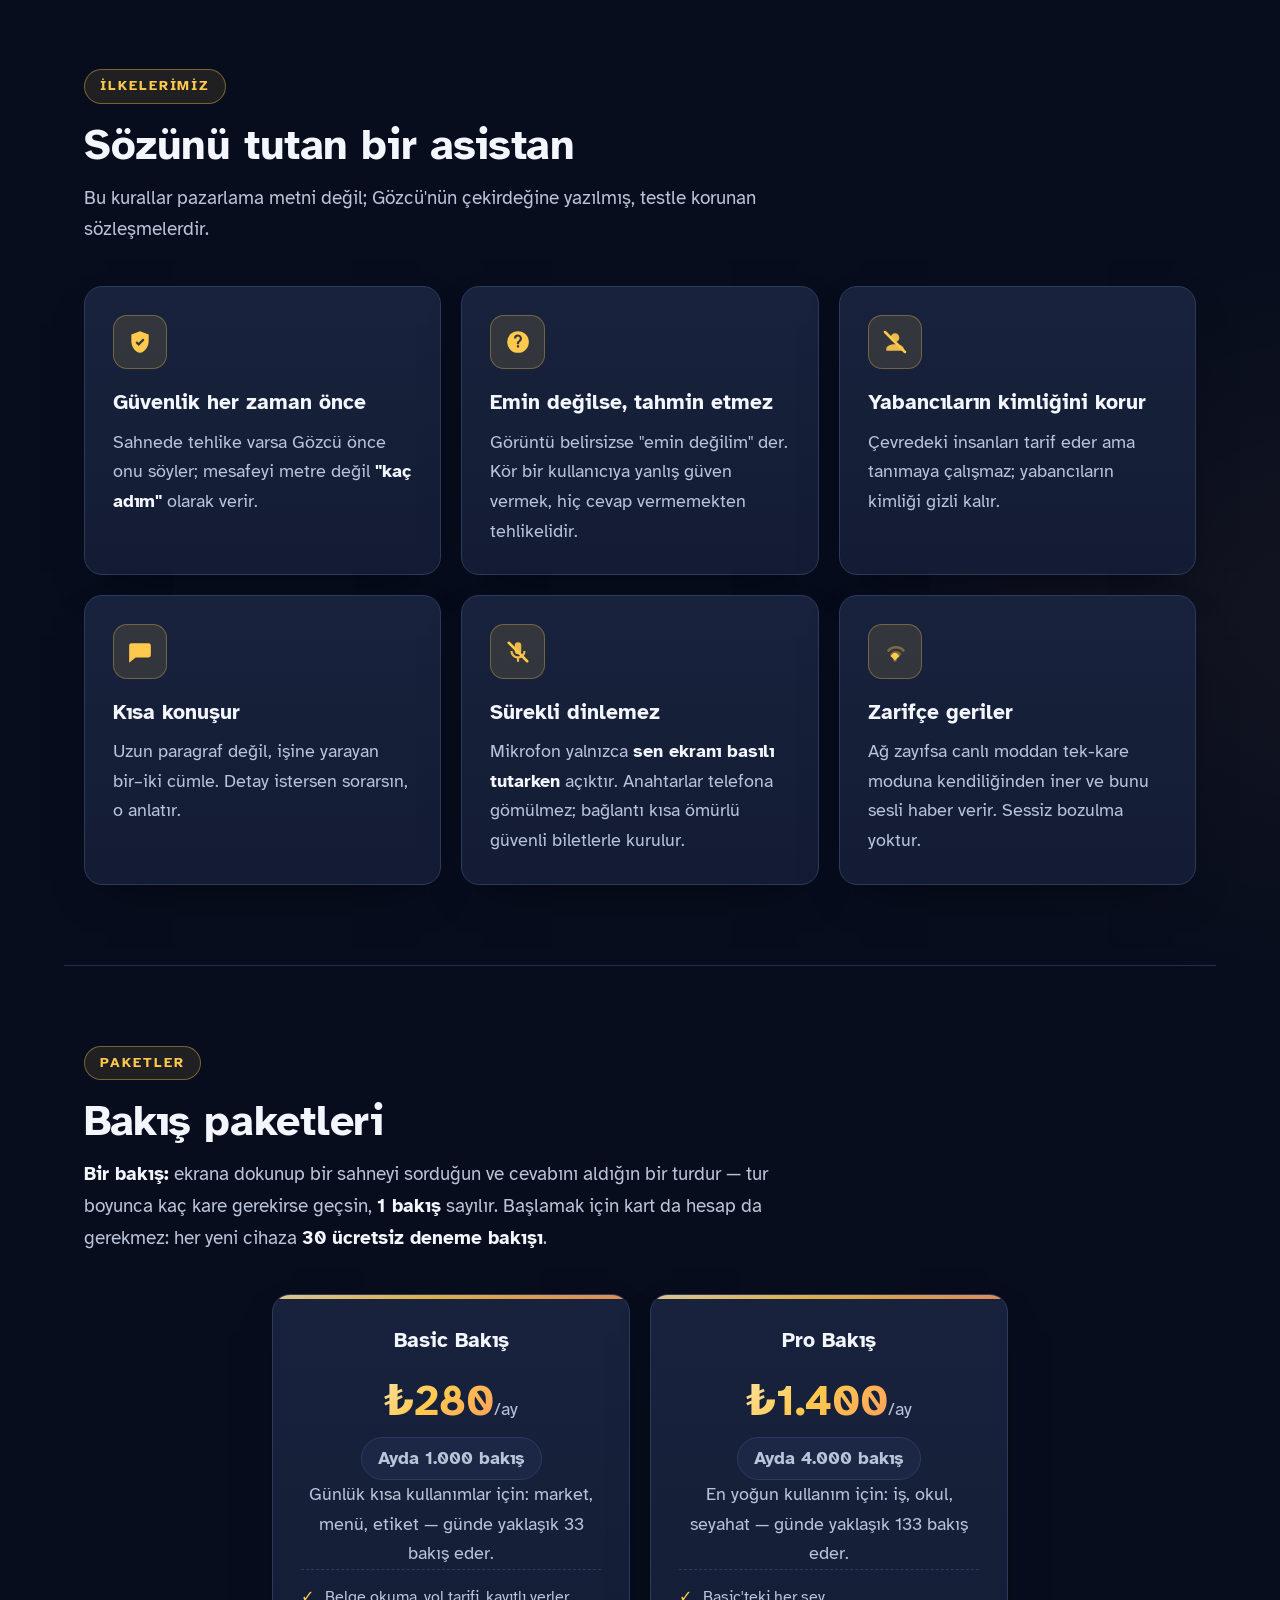
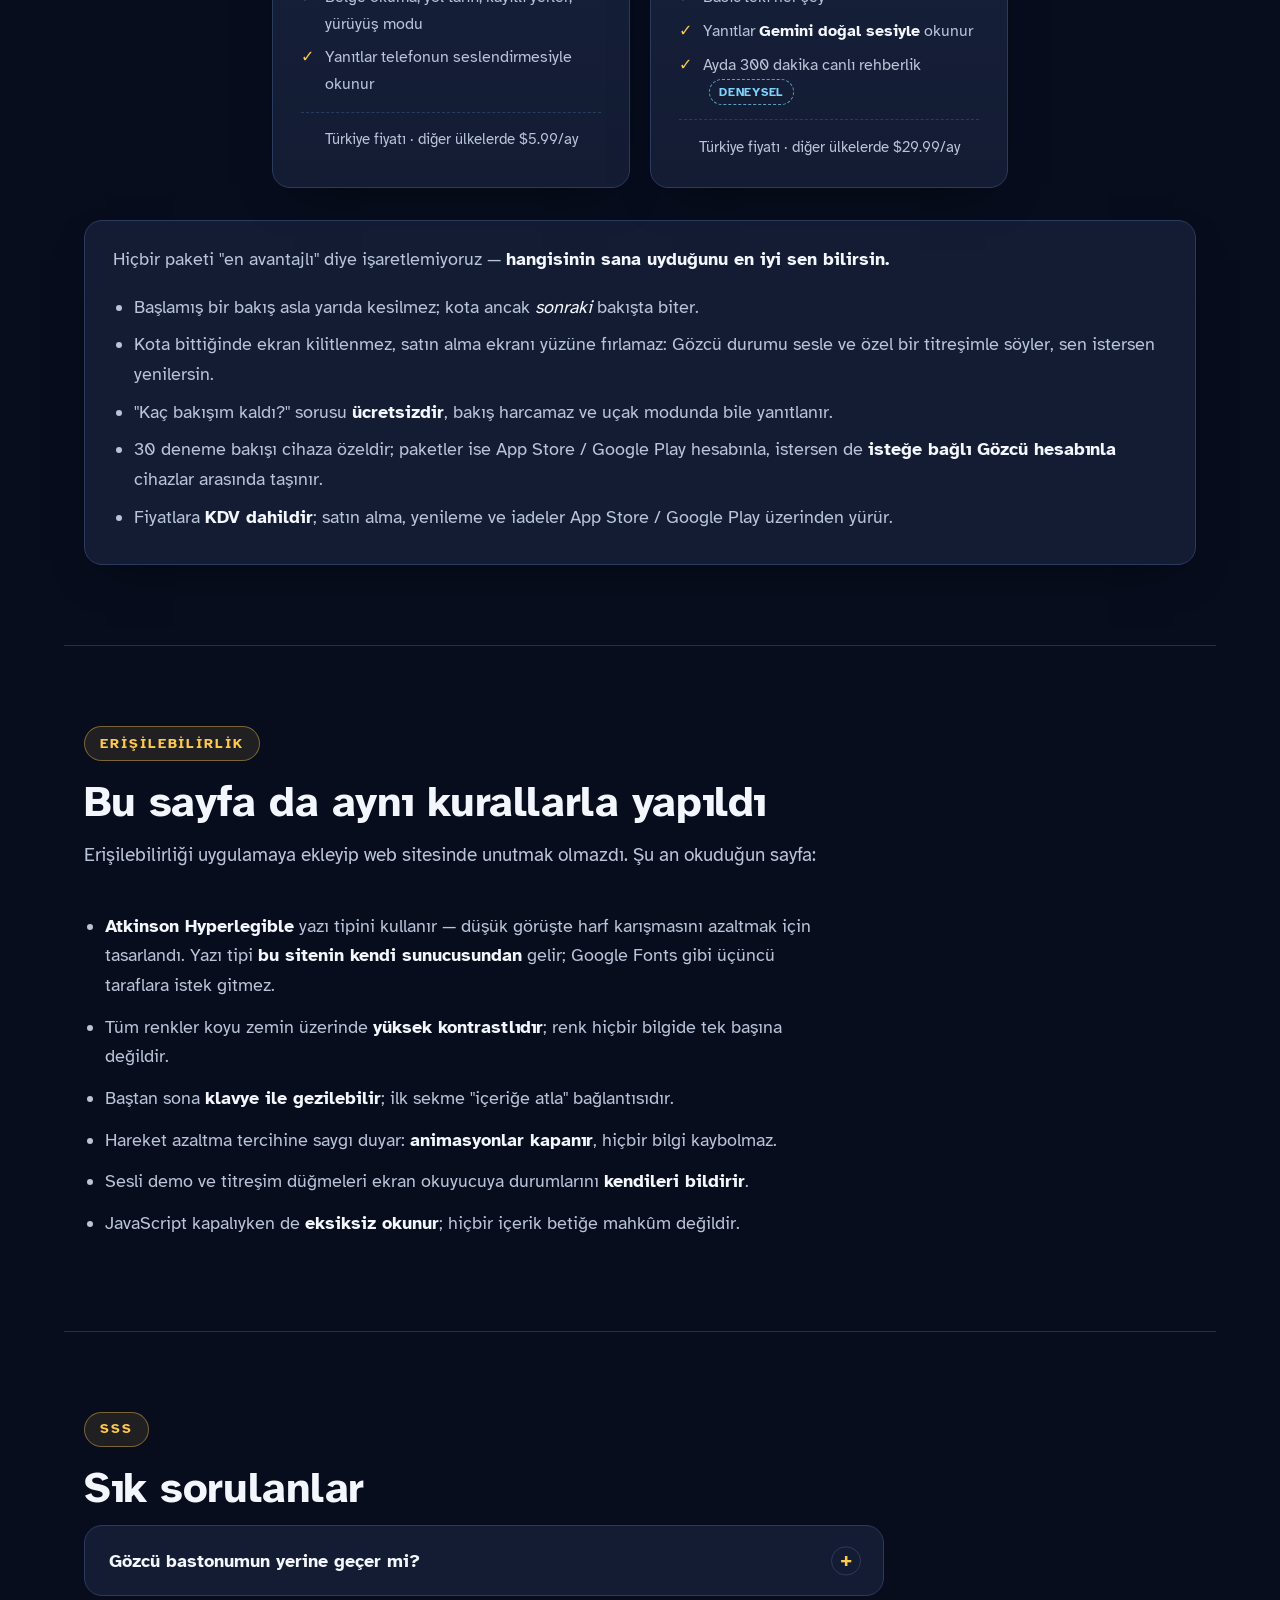
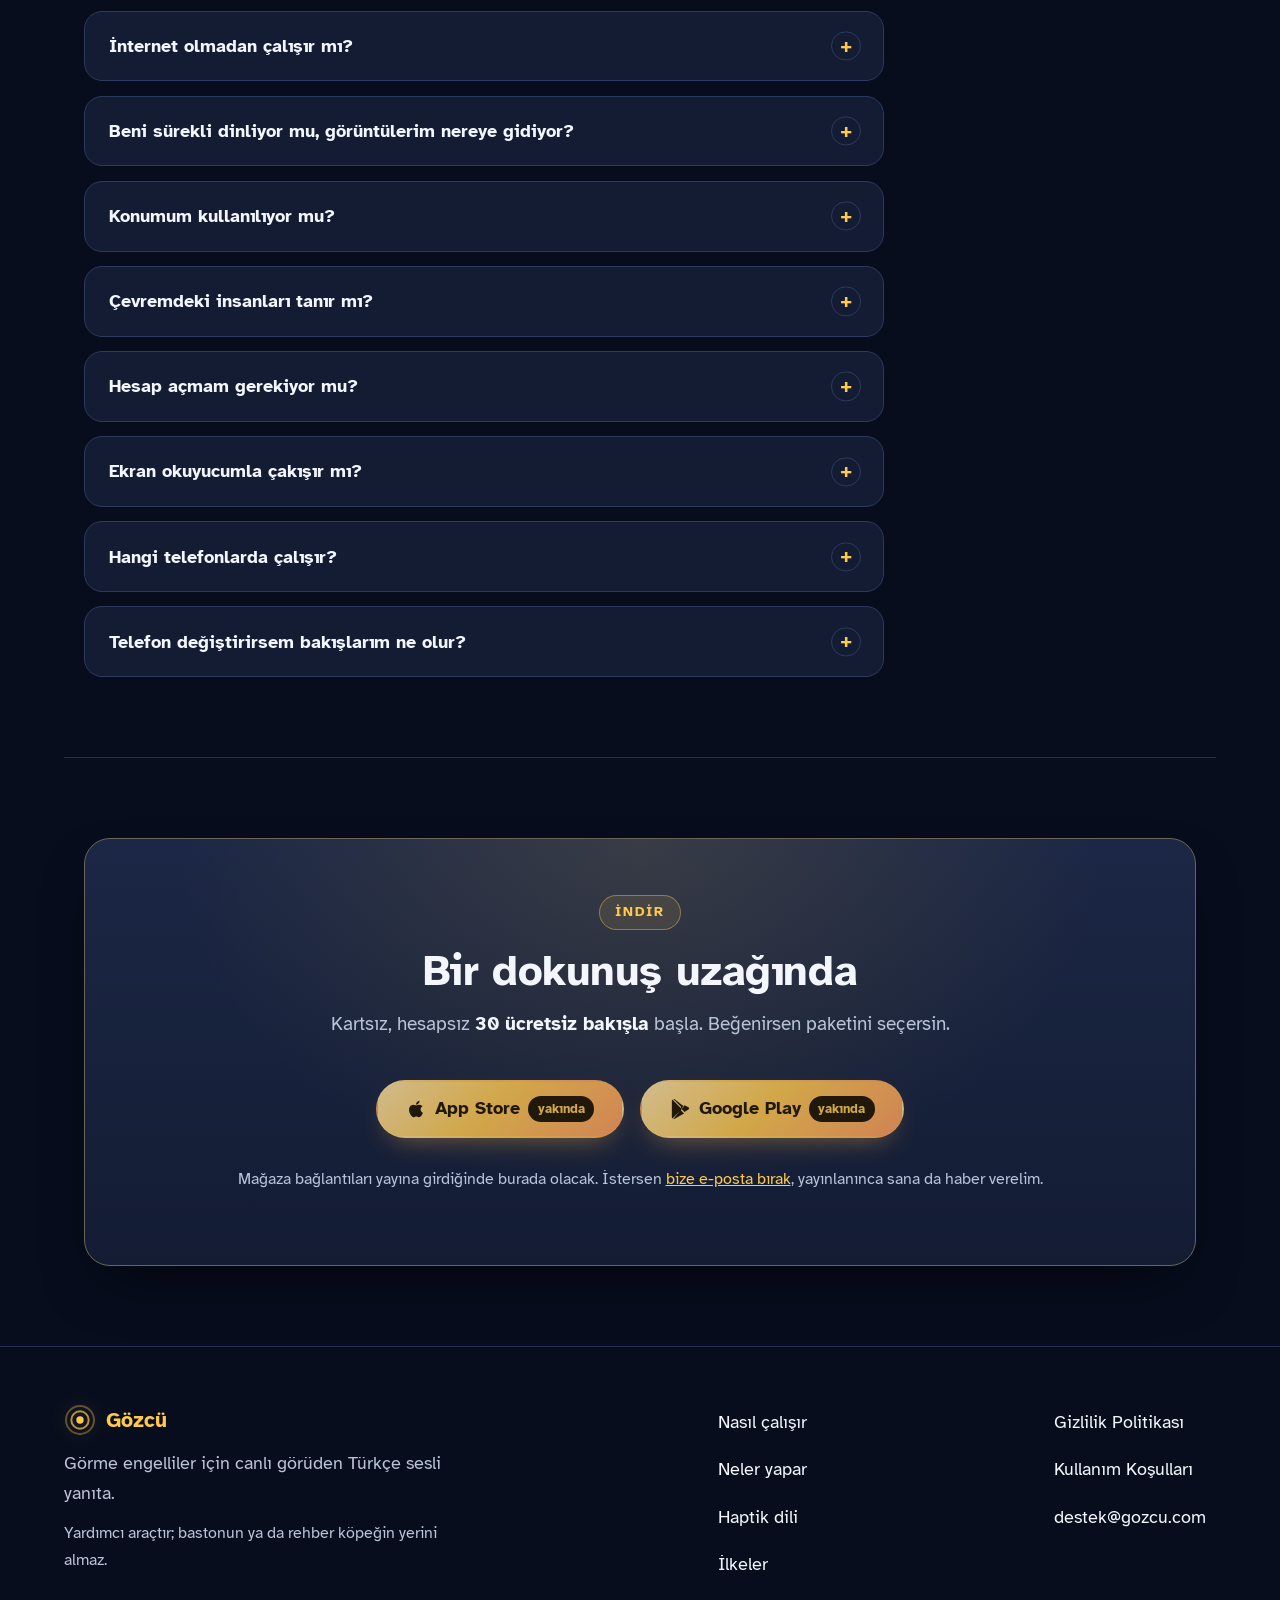
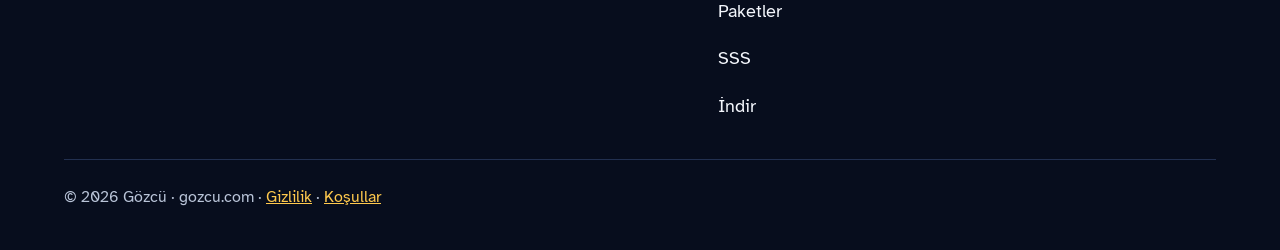
==== commit 87e3ca28: "Denetimde bulunan gerçek hataları düzelt: mağaza linki, haptik geri bildirim, skip-link Kapsamlı Pla" ====
--- a/index.html
+++ b/index.html
@@ -69,7 +69,7 @@
     </nav>
   </header>
 
-  <main id="icerik">
+  <main id="icerik" tabindex="-1">
 
     <!-- ═══════════ HERO ═══════════ -->
     <section class="hero" aria-labelledby="hero-baslik">
@@ -514,16 +514,17 @@
         <h2 id="indir-baslik">Bir dokunuş uzağında</h2>
         <p class="section-lede">Kartsız, hesapsız <strong>30 ücretsiz bakışla</strong> başla. Beğenirsen paketini seçersin.</p>
         <div class="hero-actions">
-          <a class="btn btn-primary store-btn" href="#" aria-disabled="true">
+          <button type="button" class="btn btn-primary store-btn" disabled>
             <svg viewBox="0 0 24 24" width="22" height="22" aria-hidden="true" focusable="false"><path fill="currentColor" d="M17.05 20.28c-.98.95-2.05.8-3.08.35-1.09-.46-2.09-.48-3.24 0-1.44.62-2.2.44-3.06-.35C2.79 15.25 3.51 7.59 9.05 7.31c1.35.07 2.29.74 3.08.8 1.18-.24 2.31-.93 3.57-.84 1.51.12 2.65.72 3.4 1.8-3.12 1.87-2.38 5.98.48 7.13-.57 1.5-1.31 2.99-2.54 4.09l.01-.01zM12.03 7.25c-.15-2.23 1.66-4.07 3.74-4.25.29 2.58-2.34 4.5-3.74 4.25z"/></svg>
             App Store <span class="soon">yakında</span>
-          </a>
-          <a class="btn btn-primary store-btn" href="#" aria-disabled="true">
+          </button>
+          <button type="button" class="btn btn-primary store-btn" disabled>
             <svg viewBox="0 0 24 24" width="22" height="22" aria-hidden="true" focusable="false"><path fill="currentColor" d="M3.6 1.8c-.3.3-.5.8-.5 1.4v17.6c0 .6.2 1.1.5 1.4l.1.1 9.9-9.8v-.9L3.7 1.7l-.1.1zm13.4 13.5-3.3-3.3v-.9l3.3-3.3 4.1 2.3c1.2.7 1.2 1.8 0 2.5l-4.1 2.7zm-3.9-2.8L4.7 22.9c.4.1.9 0 1.5-.3l10.2-5.8-3.3-3.3v-.9l3.3-3.3L6.2 1.4c-.6-.3-1.1-.4-1.5-.3l8.4 8.4v3z"/></svg>
             Google Play <span class="soon">yakında</span>
-          </a>
+          </button>
         </div>
-        <p class="fineprint">Mağaza bağlantıları yayına girdiğinde burada olacak.</p>
+        <p class="fineprint">Mağaza bağlantıları yayına girdiğinde burada olacak.
+          İstersen <a href="mailto:destek@gozcu.com">bize e-posta bırak</a>, yayınlanınca sana da haber verelim.</p>
       </div>
     </section>
   </main>
--- a/assets/style.css
+++ b/assets/style.css
@@ -514,6 +514,8 @@
 
 .fineprint { color: var(--muted); font-size: 1rem; }
 .fineprint em { color: var(--text); }
+.fineprint a { color: var(--accent); }
+.fineprint a:hover { text-decoration-thickness: 2px; }
 
 /* ── Sesli demo ──────────────────────────────────── */
 .demo-grid {
@@ -672,6 +674,15 @@
 .swatch.success i:nth-child(2) { height: 75%; }
 .swatch.error     { color: var(--error); }     .swatch.error i { height: 55%; }
 .swatch.safety    { color: var(--safety); }    .swatch.safety i { height: 100%; width: 12px; }
+
+/* "Hisset" tıklamasında donanımdan bağımsız garanti geri bildirim (script.js) —
+   gerçek titreşim olsun ya da olmasın, ikon her zaman büyüyüp parlayarak tepki verir. */
+@keyframes swatch-pulse {
+  0% { transform: scale(1); filter: drop-shadow(0 0 0 transparent); }
+  35% { transform: scale(1.22); filter: drop-shadow(0 0 10px currentColor); }
+  100% { transform: scale(1); filter: drop-shadow(0 0 0 transparent); }
+}
+.swatch-pulse { animation: swatch-pulse 0.55s cubic-bezier(0.34, 1.56, 0.64, 1); }
 
 /* ── Paketler ────────────────────────────────────── */
 .cards.pricing {
@@ -846,7 +857,12 @@
   border-radius: 999px;
   padding: 0.15rem 0.6rem;
 }
-.store-btn[aria-disabled="true"] { opacity: 0.8; cursor: not-allowed; }
+.store-btn:disabled {
+  opacity: 0.8;
+  cursor: not-allowed;
+  /* gerçek disabled buton: tıklama/klavye etkileşimi tarayıcı tarafından zaten engellenir */
+}
+.store-btn:disabled:hover { background: transparent; transform: none; }
 
 .site-footer {
   border-top: 1px solid var(--line-soft);
@@ -976,5 +992,8 @@
   .eq i { animation: none !important; transform: none; }
   .js .reveal { opacity: 1; transform: none; transition: none; }
   .card:hover, .haptic:hover, .btn:hover, .demo-q:hover { transform: none; }
+  /* Ölçek/hareket yok, ama donanımsız cihazda tek geri bildirim kanalı bu olabileceğinden
+     parlama tamamen kaldırılmaz — yalnızca büyüme (transform) hareketi devre dışı bırakılır. */
+  @keyframes swatch-pulse { 0%, 100% { filter: drop-shadow(0 0 0 transparent); } 40% { filter: drop-shadow(0 0 10px currentColor); } }
   * { transition: none !important; }
 }
